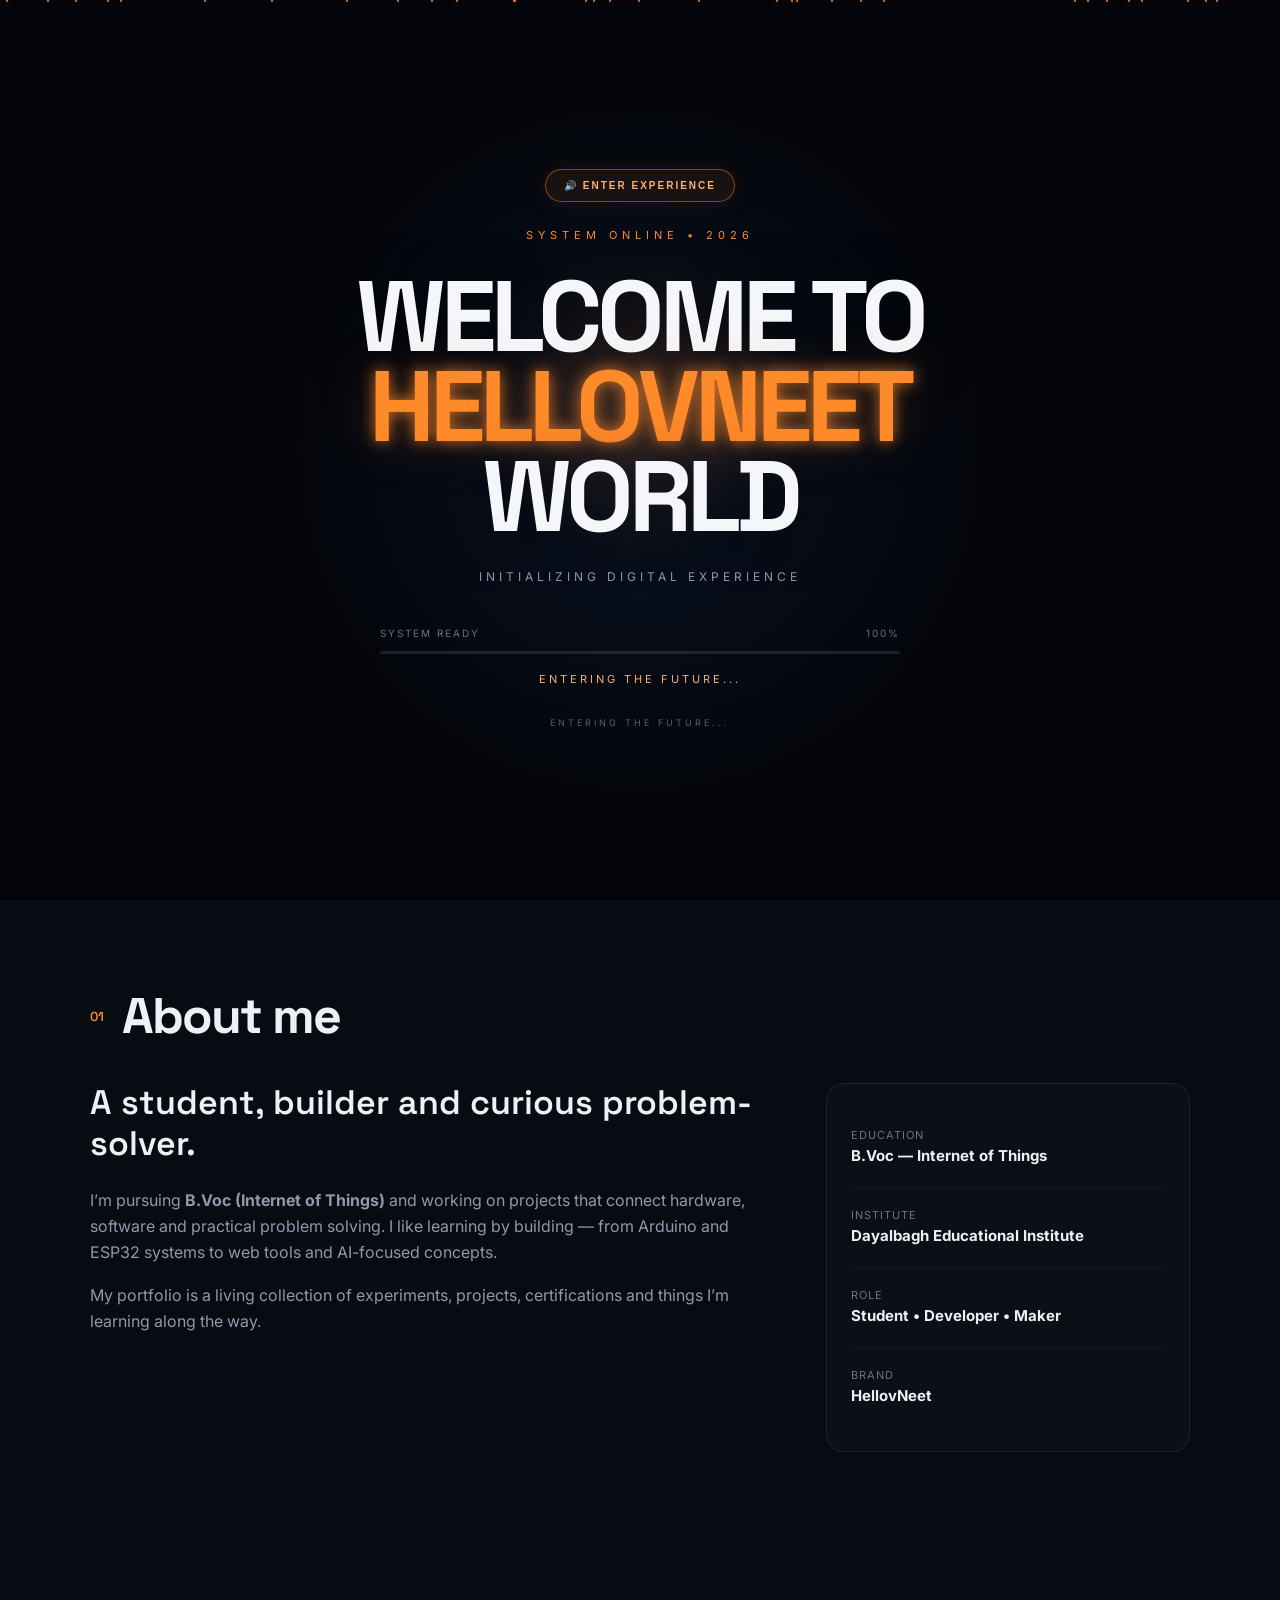
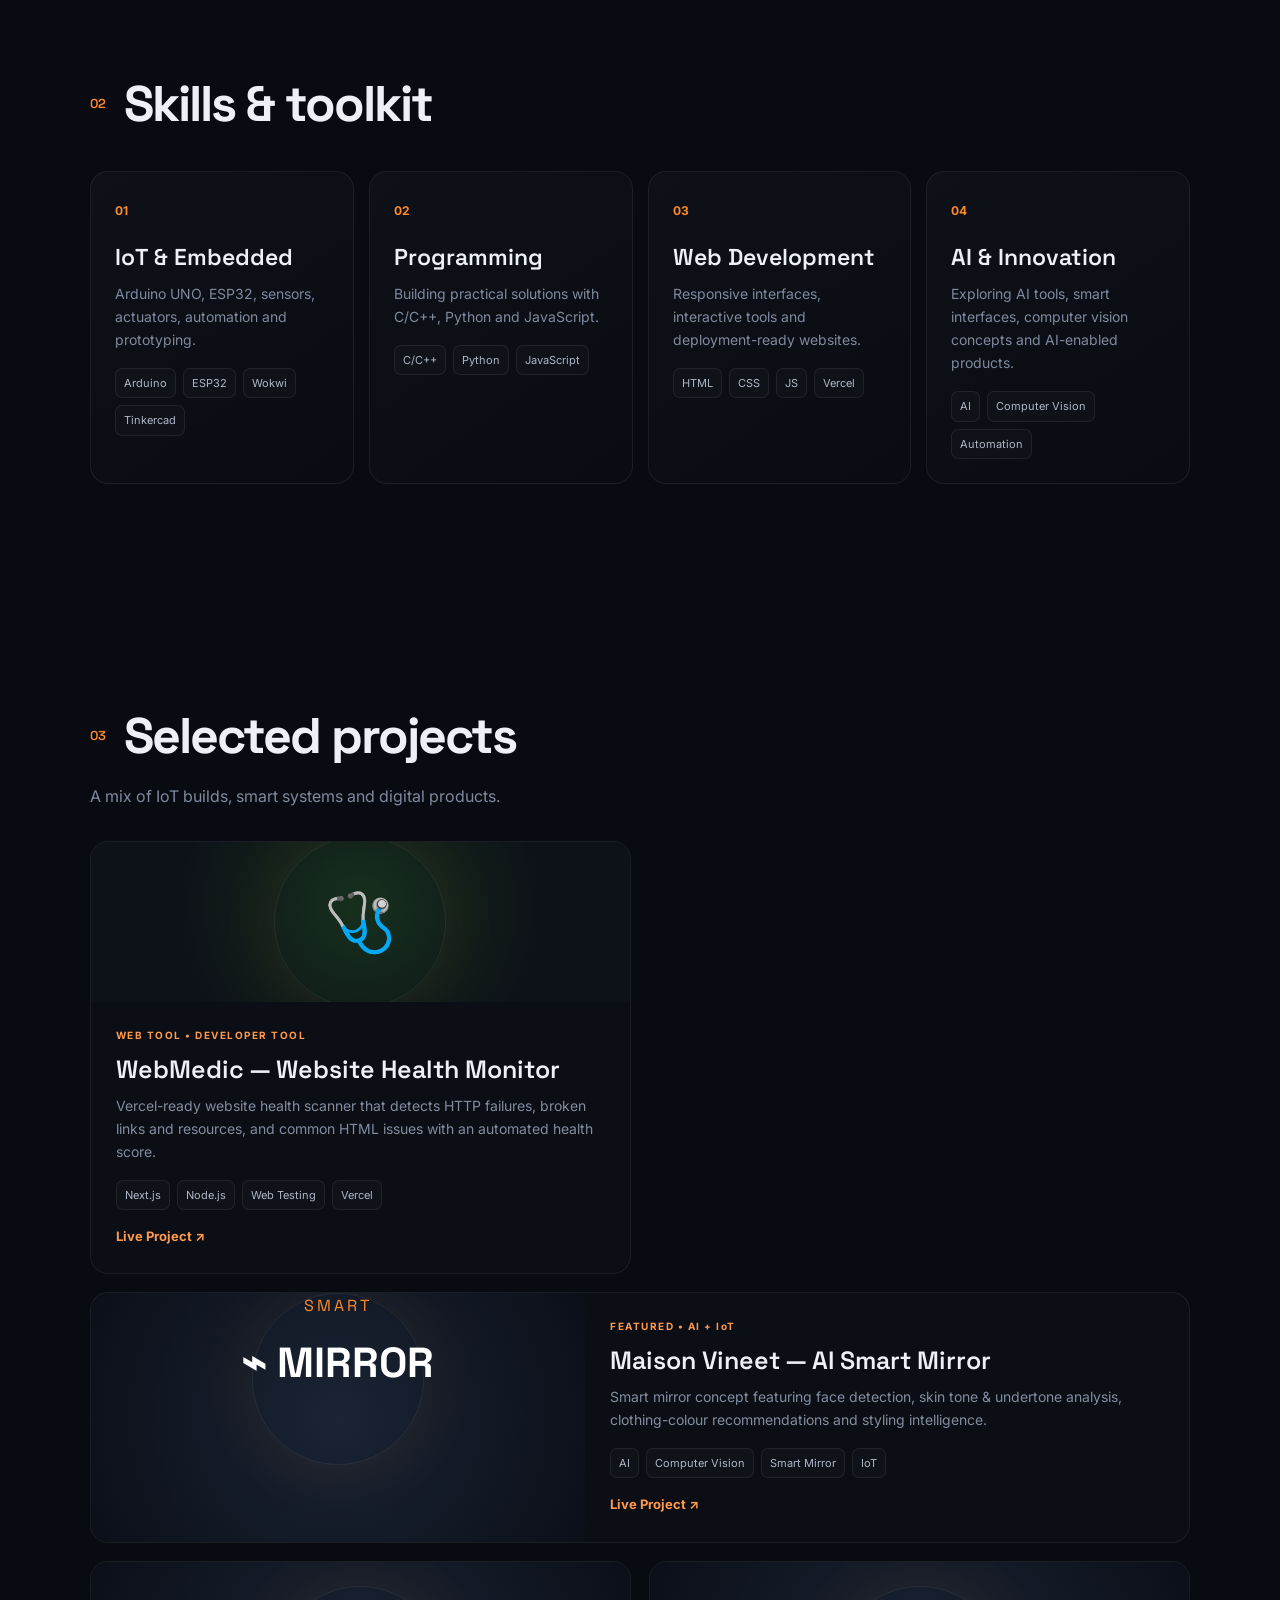
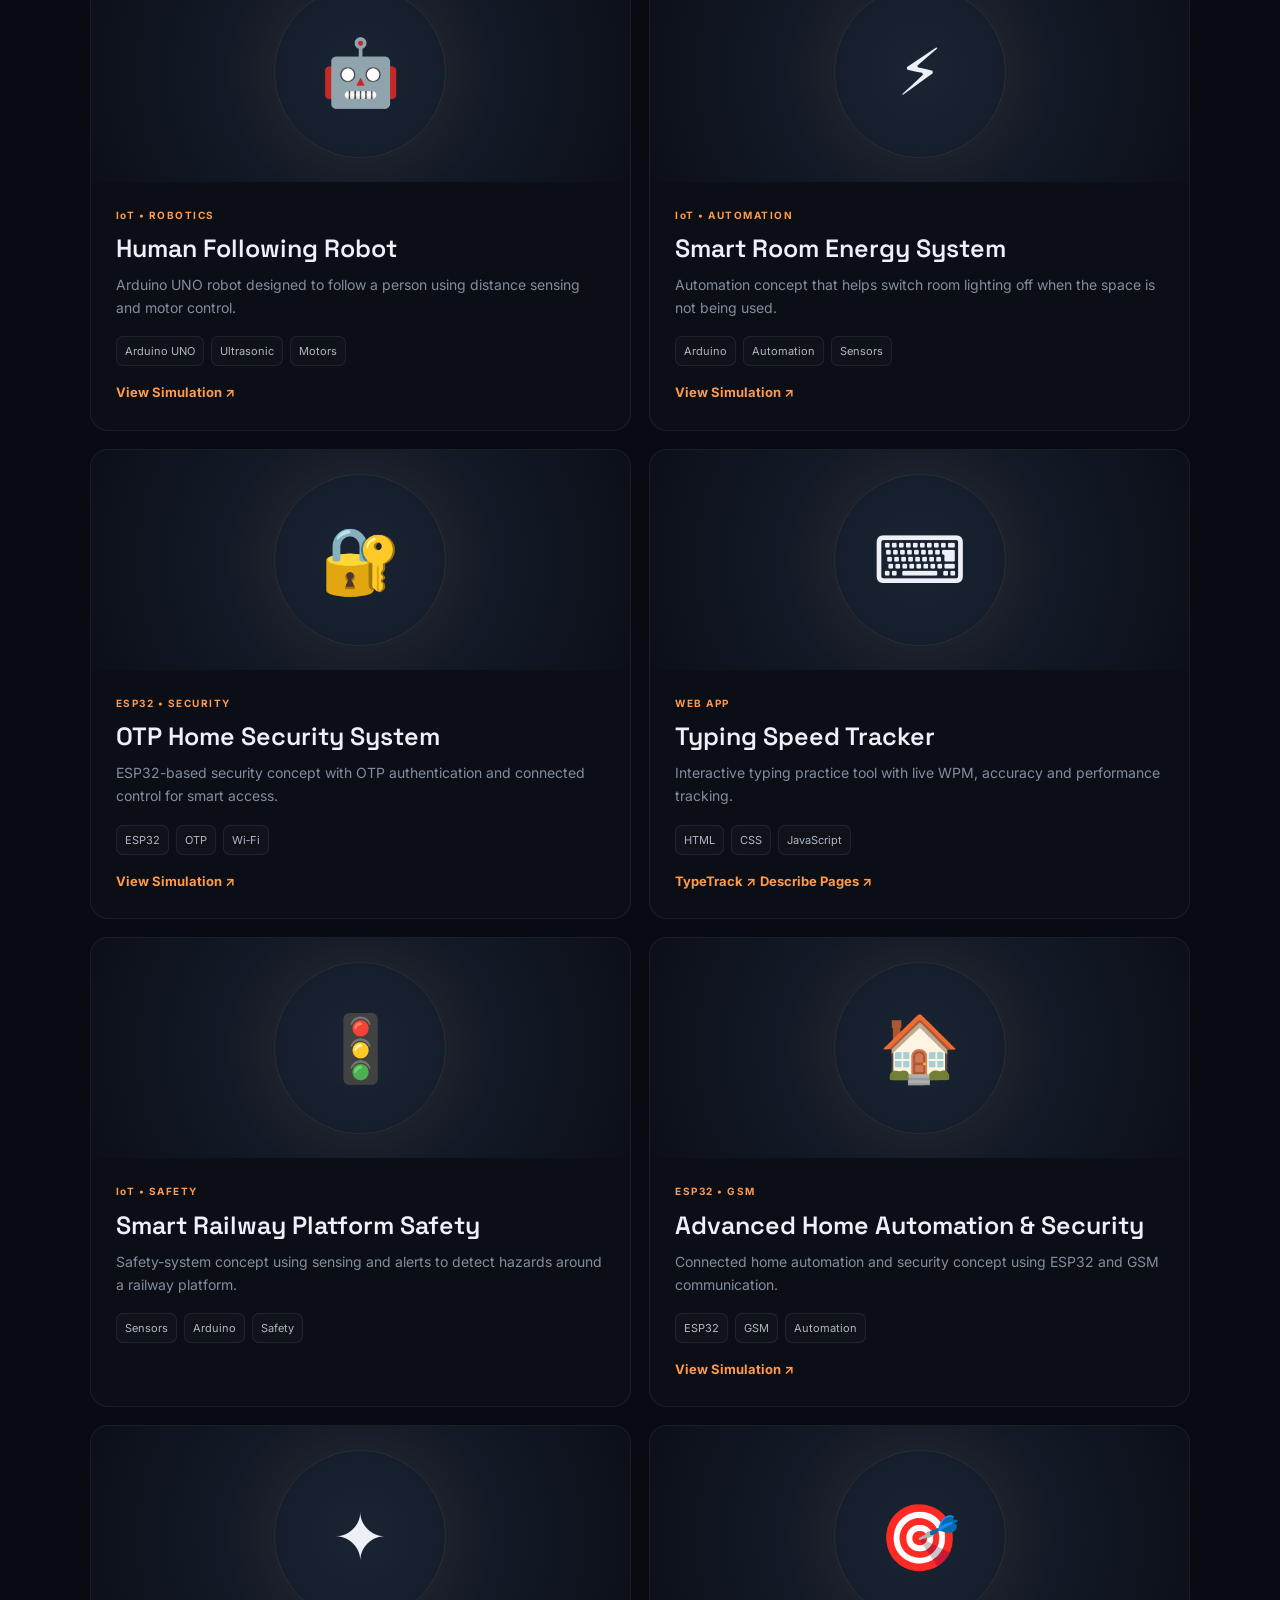
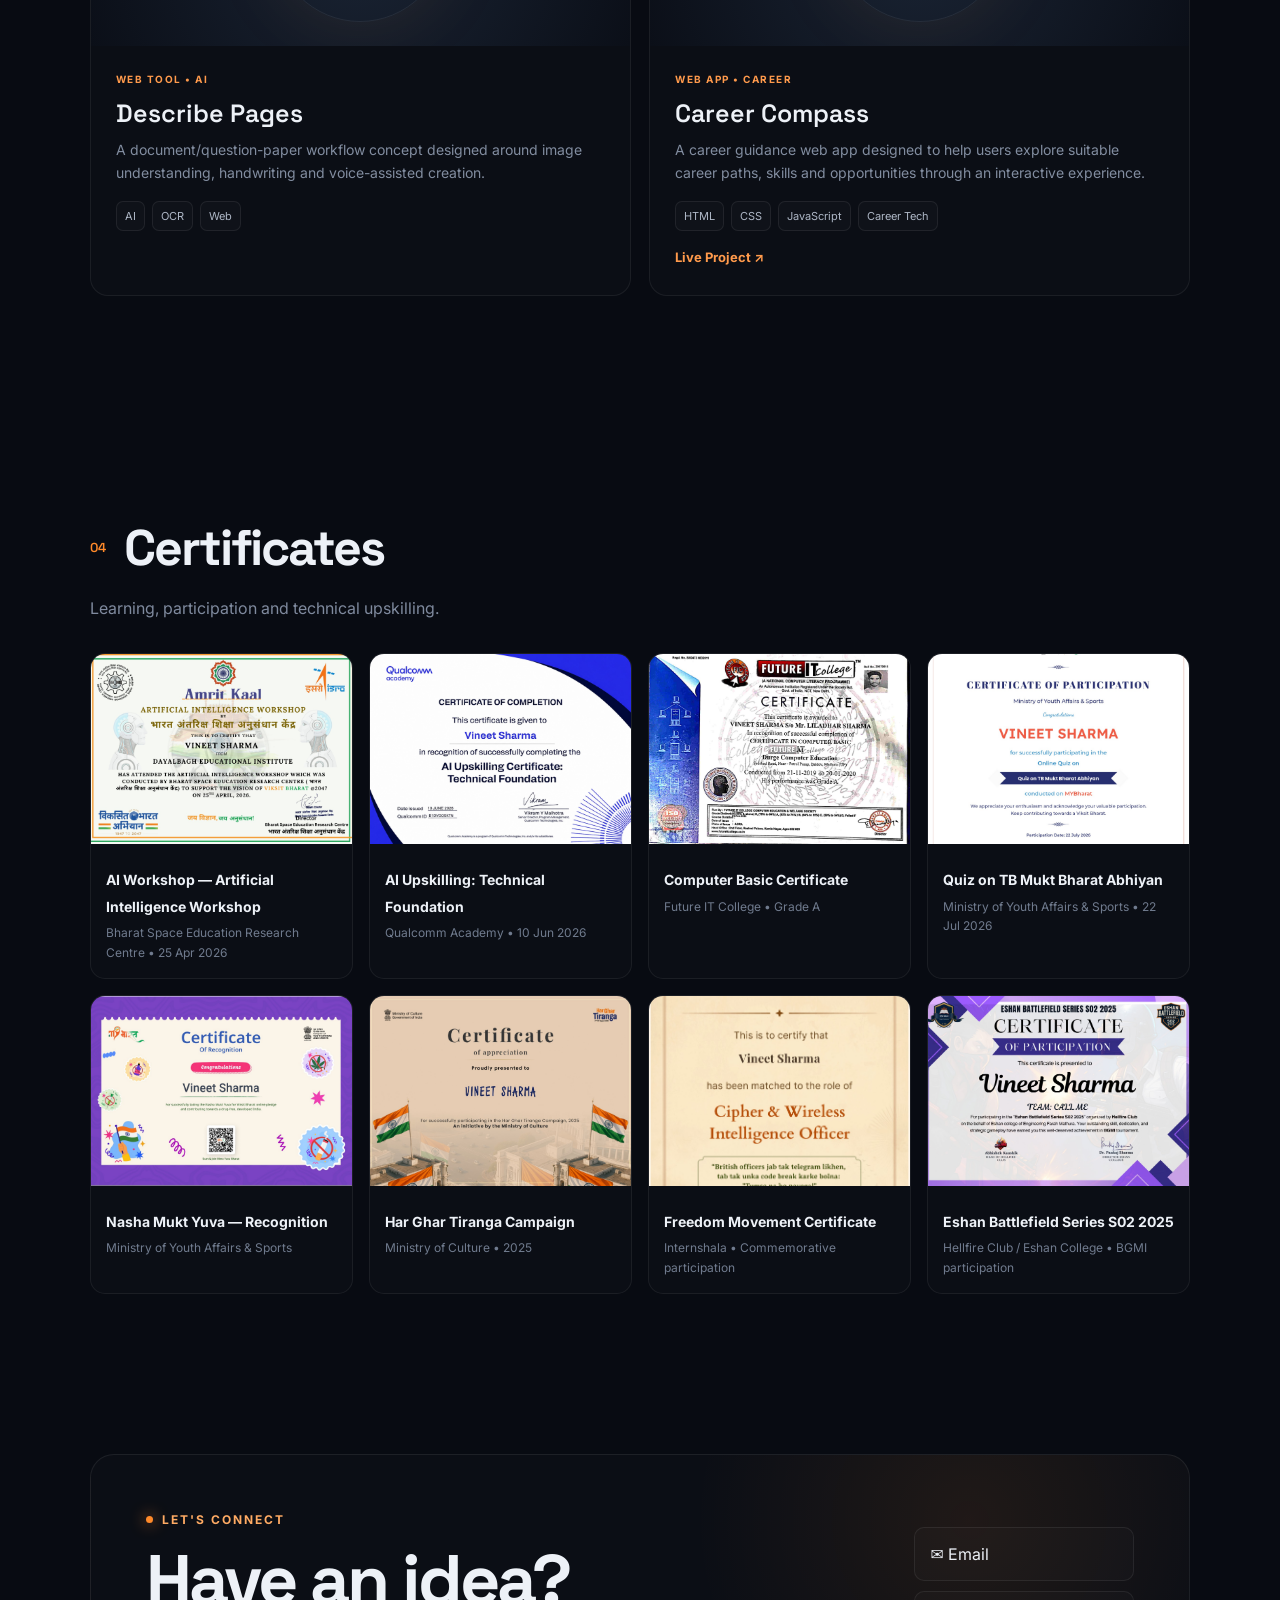
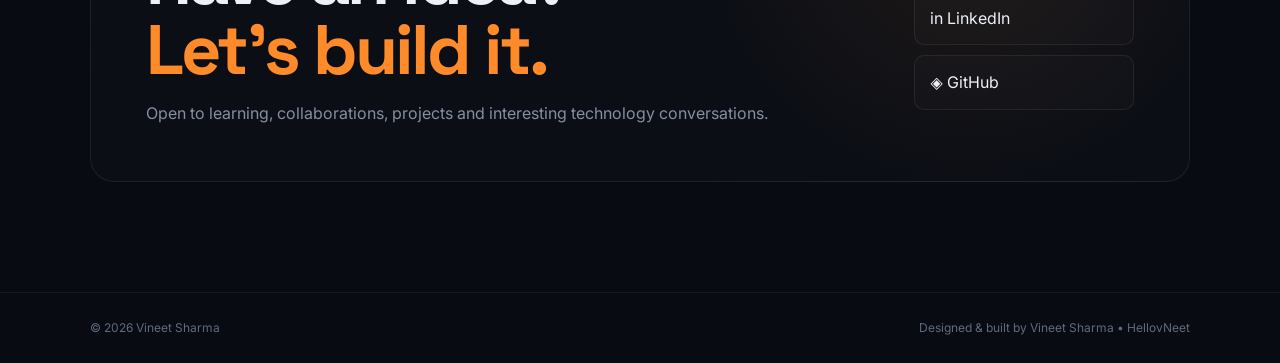
==== index.html @ 7d37b7fd "Add files via upload" ====
<!DOCTYPE html>
<html lang="en">
<head>
  <meta charset="UTF-8">
  <meta name="viewport" content="width=device-width, initial-scale=1.0">
  <meta name="description" content="Vineet Sharma — IoT student, developer and project builder.">
  <meta name="theme-color" content="#0b0f19">
  <title>Vineet Sharma | IoT Developer Portfolio</title>
  <link rel="preconnect" href="https://fonts.googleapis.com">
  <link rel="preconnect" href="https://fonts.gstatic.com" crossorigin>
  <link href="https://fonts.googleapis.com/css2?family=Inter:wght@400;500;600;700;800&family=Space+Grotesk:wght@500;600;700&display=swap" rel="stylesheet">
  <link rel="stylesheet" href="style.css">

<style>
.project-visual.webmedic{display:flex;align-items:center;justify-content:center;font-size:58px;min-height:160px;background:radial-gradient(circle at 50% 40%, #17301d, #0d1118 65%);}
</style>
</head>
<body>

<div id="futureIntro">
  <div class="introGrid"></div>
  <div class="introParticles"></div>
  <div class="introCenter">
    <button id="soundToggle" class="soundToggle">🔊 ENTER EXPERIENCE</button>

    <div class="introSystem">SYSTEM ONLINE • 2026</div>
    <h1>WELCOME TO<br><span>HELLOVNEET</span><br>WORLD</h1>
    <p>INITIALIZING DIGITAL EXPERIENCE</p>
    <div class="introLoader">
      <div class="loaderTop"><span id="introStatus">BOOTING SYSTEM</span><span id="introPercent">0%</span></div>
      <div class="loaderTrack"><div id="introProgress"></div></div>
      <div id="introMessage">INITIALIZING...</div>
    </div>
    <div class="enterFuture">ENTERING THE FUTURE...</div>
  </div>
</div>

  <div class="progress"></div>
  <header class="nav">
    <a class="brand" href="#home"><span>&lt;/&gt;</span> HellovNeet</a>
    <button class="menu" aria-label="Open menu">☰</button>
    <nav>
      <a href="#about">About</a>
      <a href="#skills">Skills</a>
      <a href="#projects">Projects</a>
      <a href="#certificates">Certificates</a>
      <a href="#contact">Contact</a>
    </nav>
    <a class="nav-btn" href="https://github.com/hellovneet" target="_blank" rel="noopener">GitHub ↗</a>
  </header>

  <main id="home">
    <section class="hero">
      <div class="hero-copy">
        <div class="eyebrow"><span class="dot"></span> IoT • AI • Development</div>
        <h1>Building ideas into <span>real-world projects.</span></h1>
        <p class="lead">I'm <strong>Vineet Sharma</strong>, a B.Voc Internet of Things student who enjoys building smart systems, experimenting with AI and creating useful digital products.</p>
        <div class="actions">
          <a class="btn primary" href="#projects">Explore Projects <span>↓</span></a>
          <a class="btn ghost" href="https://www.linkedin.com/in/vineet-sharma-16a895248/" target="_blank" rel="noopener">LinkedIn ↗</a>
        </div>
        <div class="mini-stats">
          <div><strong>IoT</strong><small>Focus</small></div>
          <div><strong>ESP32</strong><small>Hardware</small></div>
          <div><strong>AI</strong><small>Learning</small></div>
        </div>
      </div>
      <div class="hero-card profile-card">
        <div class="profile-ring"></div>
        <img class="profile-photo" src="assets/vineet-profile.png" alt="Vineet Sharma">
        <div class="chip c1">ESP32</div><div class="chip c2">AI</div><div class="chip c3">IoT</div><div class="chip c4">WEB</div>
      </div>
    </section>

    <section id="about" class="section about">
      <div class="section-head"><span>01</span><h2>About me</h2></div>
      <div class="about-grid">
        <div>
          <p class="big">A student, builder and curious problem-solver.</p>
          <p>I’m pursuing <strong>B.Voc (Internet of Things)</strong> and working on projects that connect hardware, software and practical problem solving. I like learning by building — from Arduino and ESP32 systems to web tools and AI-focused concepts.</p>
          <p>My portfolio is a living collection of experiments, projects, certifications and things I’m learning along the way.</p>
        </div>
        <div class="info-card">
          <div><span>Education</span><strong>B.Voc — Internet of Things</strong></div>
          <div><span>Institute</span><strong>Dayalbagh Educational Institute</strong></div>
          <div><span>Role</span><strong>Student • Developer • Maker</strong></div>
          <div><span>Brand</span><strong>HellovNeet</strong></div>
        </div>
      </div>
    </section>

    <section id="skills" class="section">
      <div class="section-head"><span>02</span><h2>Skills & toolkit</h2></div>
      <div class="skills-grid">
        <div class="skill"><b>01</b><h3>IoT & Embedded</h3><p>Arduino UNO, ESP32, sensors, actuators, automation and prototyping.</p><div class="tags"><i>Arduino</i><i>ESP32</i><i>Wokwi</i><i>Tinkercad</i></div></div>
        <div class="skill"><b>02</b><h3>Programming</h3><p>Building practical solutions with C/C++, Python and JavaScript.</p><div class="tags"><i>C/C++</i><i>Python</i><i>JavaScript</i></div></div>
        <div class="skill"><b>03</b><h3>Web Development</h3><p>Responsive interfaces, interactive tools and deployment-ready websites.</p><div class="tags"><i>HTML</i><i>CSS</i><i>JS</i><i>Vercel</i></div></div>
        <div class="skill"><b>04</b><h3>AI & Innovation</h3><p>Exploring AI tools, smart interfaces, computer vision concepts and AI-enabled products.</p><div class="tags"><i>AI</i><i>Computer Vision</i><i>Automation</i></div></div>
      </div>
    </section>

    <section id="projects" class="section projects">
      <div class="section-head"><span>03</span><h2>Selected projects</h2></div>
      <p class="section-intro">A mix of IoT builds, smart systems and digital products.</p>
      <div class="project-grid">
        <article class="project">
          <div class="project-visual webmedic">🩺</div>
          <div class="project-body">
            <div class="project-meta">WEB TOOL • DEVELOPER TOOL</div>
            <h3>WebMedic — Website Health Monitor</h3>
            <p>Vercel-ready website health scanner that detects HTTP failures, broken links and resources, and common HTML issues with an automated health score.</p>
            <div class="tags"><i>Next.js</i><i>Node.js</i><i>Web Testing</i><i>Vercel</i></div>
            <a class="project-link" href="https://webmedic-sage.vercel.app/" target="_blank" rel="noopener">Live Project ↗</a>
          </div>
        </article>

        <article class="project featured">
          <div class="project-visual mirror"><span>SMART</span><strong>⌁ MIRROR</strong></div>
          <div class="project-body"><div class="project-meta">FEATURED • AI + IoT</div><h3>Maison Vineet — AI Smart Mirror</h3><p>Smart mirror concept featuring face detection, skin tone & undertone analysis, clothing-colour recommendations and styling intelligence.</p><div class="tags"><i>AI</i><i>Computer Vision</i><i>Smart Mirror</i><i>IoT</i></div>

                <a class="project-link" href="https://maison-vineet-real-analysis-vercel.vercel.app/" target="_blank" rel="noopener">Live Project ↗</a>
</div>
        </article>
        <article class="project"><div class="project-visual robot">🤖</div><div class="project-body"><div class="project-meta">IoT • ROBOTICS</div><h3>Human Following Robot</h3><p>Arduino UNO robot designed to follow a person using distance sensing and motor control.</p><div class="tags"><i>Arduino UNO</i><i>Ultrasonic</i><i>Motors</i></div>
                <a class="project-link" href="https://www.tinkercad.com/things/ahfEqrPJ7Vg-the-human-following-robot" target="_blank" rel="noopener">View Simulation ↗</a>
</div></article>
        <article class="project"><div class="project-visual energy">⚡</div><div class="project-body"><div class="project-meta">IoT • AUTOMATION</div><h3>Smart Room Energy System</h3><p>Automation concept that helps switch room lighting off when the space is not being used.</p><div class="tags"><i>Arduino</i><i>Automation</i><i>Sensors</i></div>
                <a class="project-link" href="https://www.tinkercad.com/things/8kvdcDqFfjp-smart-room-energy-saving-" target="_blank" rel="noopener">View Simulation ↗</a>
</div></article>
        <article class="project"><div class="project-visual security">🔐</div><div class="project-body"><div class="project-meta">ESP32 • SECURITY</div><h3>OTP Home Security System</h3><p>ESP32-based security concept with OTP authentication and connected control for smart access.</p><div class="tags"><i>ESP32</i><i>OTP</i><i>Wi‑Fi</i></div>
                <a class="project-link" href="https://wokwi.com/projects/456276261250529281" target="_blank" rel="noopener">View Simulation ↗</a>
</div></article>
        <article class="project"><div class="project-visual typing">⌨</div><div class="project-body"><div class="project-meta">WEB APP</div><h3>Typing Speed Tracker</h3><p>Interactive typing practice tool with live WPM, accuracy and performance tracking.</p><div class="tags"><i>HTML</i><i>CSS</i><i>JavaScript</i></div>
                <div class="project-links">

  <a
    class="project-link"
    href="https://type-tracker-five.vercel.app/"
    target="_blank"
    rel="noopener"
  >
    TypeTrack ↗
  </a>

  <a
    class="project-link"
    href="https://paper-makaer-descibe-pages.vercel.app/"
    target="_blank"
    rel="noopener"
  >
    Describe Pages ↗
  </a>

</div>
</div></article>
        <article class="project"><div class="project-visual rail">🚦</div><div class="project-body"><div class="project-meta">IoT • SAFETY</div><h3>Smart Railway Platform Safety</h3><p>Safety-system concept using sensing and alerts to detect hazards around a railway platform.</p><div class="tags"><i>Sensors</i><i>Arduino</i><i>Safety</i></div></div></article>
        <article class="project"><div class="project-visual home">🏠</div><div class="project-body"><div class="project-meta">ESP32 • GSM</div><h3>Advanced Home Automation & Security</h3><p>Connected home automation and security concept using ESP32 and GSM communication.</p><div class="tags"><i>ESP32</i><i>GSM</i><i>Automation</i></div>

                <a class="project-link" href="https://www.tinkercad.com/things/cRm4x1Dreyz-home-security-automation-system" target="_blank" rel="noopener">View Simulation ↗</a>
</div></article>
        <article class="project"><div class="project-visual pages">✦</div><div class="project-body"><div class="project-meta">WEB TOOL • AI</div><h3>Describe Pages</h3><p>A document/question-paper workflow concept designed around image understanding, handwriting and voice-assisted creation.</p><div class="tags"><i>AI</i><i>OCR</i><i>Web</i></div></div></article>
        <article class="project"><div class="project-visual career">🎯</div><div class="project-body"><div class="project-meta">WEB APP • CAREER</div><h3>Career Compass</h3><p>A career guidance web app designed to help users explore suitable career paths, skills and opportunities through an interactive experience.</p><div class="tags"><i>HTML</i><i>CSS</i><i>JavaScript</i><i>Career Tech</i></div>
                <a class="project-link" href="https://career-compass-tau-sable.vercel.app/" target="_blank" rel="noopener">Live Project ↗</a>
</div></article>
      </div>
    </section>

    <section id="certificates" class="section certificates">
      <div class="section-head"><span>04</span><h2>Certificates</h2></div>
      <p class="section-intro">Learning, participation and technical upskilling.</p>
      <div class="cert-grid" id="certGrid"></div>
    </section>

    <section id="contact" class="section contact">
      <div class="contact-box">
        <div><div class="eyebrow"><span class="dot"></span> Let's connect</div><h2>Have an idea?<br><span>Let's build it.</span></h2><p>Open to learning, collaborations, projects and interesting technology conversations.</p></div>
        <div class="contact-links">
          <a href="mailto:vineet.sharma@example.com">✉ Email</a>
          <a href="https://www.linkedin.com/in/vineet-sharma-16a895248/" target="_blank" rel="noopener">in LinkedIn</a>
          <a href="https://github.com/hellovneet" target="_blank" rel="noopener">◈ GitHub</a>
        </div>
      </div>
    </section>
  </main>

  <footer><span>© 2026 Vineet Sharma</span><span>Designed & built by Vineet Sharma • HellovNeet</span></footer>

  <div class="modal" id="modal" aria-hidden="true">
    <div class="modal-backdrop"></div>
    <div class="modal-content"><button id="closeModal" aria-label="Close">×</button><img id="modalImg" src="" alt="Certificate preview"><div id="modalTitle"></div></div>
  </div>
  <script src="script.js"></script>
<script>

/* FUTURISTIC INTRO */
(function(){
  const intro=document.getElementById("futureIntro");
  const bar=document.getElementById("introProgress");
  const pct=document.getElementById("introPercent");
  const status=document.getElementById("introStatus");
  const msg=document.getElementById("introMessage");
  const particleBox=document.querySelector(".introParticles");
  const messages=[
    "INITIALIZING...",
    "LOADING NEURAL INTERFACE...",
    "CONNECTING DIGITAL SYSTEMS...",
    "CALIBRATING IoT CORE...",
    "LOADING AI MODULES...",
    "SYNCHRONIZING PROJECTS...",
    "ACCESSING VINEET SHARMA...",
    "SYSTEM READY...",
    "ENTERING THE FUTURE..."
  ];
  for(let i=0;i<32;i++){
    const p=document.createElement("i");
    p.className="introParticle";
    p.style.left=Math.random()*100+"%";
    p.style.animationDelay=Math.random()*4+"s";
    p.style.animationDuration=(3+Math.random()*5)+"s";
    particleBox.appendChild(p);
  }
  let n=0;
  const timer=setInterval(()=>{
    n++;
    bar.style.width=n+"%";
    pct.textContent=n+"%";
    const idx=Math.min(messages.length-1,Math.floor(n/(100/messages.length)));
    msg.textContent=messages[idx];
    status.textContent=n<30?"BOOTING SYSTEM":n<60?"LOADING MODULES":n<90?"SYNCHRONIZING":"SYSTEM READY";
    if(n>=100){
      clearInterval(timer);
      setTimeout(()=>{
        intro.classList.add("hide");
        document.body.classList.remove("loading");
      },700);
    }
  },32);
})();

</script>
<script>

/* FUTURISTIC AUDIO EXPERIENCE */
(function(){
  const btn=document.getElementById("soundToggle");
  if(!btn) return;

  let ctx=null, master=null, started=false;

  function tone(freq,duration,delay=0,type="sine",gain=.035){
    if(!ctx) return;
    const o=ctx.createOscillator();
    const g=ctx.createGain();
    o.type=type;
    o.frequency.setValueAtTime(freq,ctx.currentTime+delay);
    g.gain.setValueAtTime(0,ctx.currentTime+delay);
    g.gain.linearRampToValueAtTime(gain,ctx.currentTime+delay+.02);
    g.gain.exponentialRampToValueAtTime(.0001,ctx.currentTime+delay+duration);
    o.connect(g); g.connect(master);
    o.start(ctx.currentTime+delay);
    o.stop(ctx.currentTime+delay+duration+.03);
  }

  function sweep(start,end,duration,delay=0){
    if(!ctx) return;
    const o=ctx.createOscillator();
    const g=ctx.createGain();
    o.type="sine";
    o.frequency.setValueAtTime(start,ctx.currentTime+delay);
    o.frequency.exponentialRampToValueAtTime(end,ctx.currentTime+delay+duration);
    g.gain.setValueAtTime(.0001,ctx.currentTime+delay);
    g.gain.linearRampToValueAtTime(.045,ctx.currentTime+delay+.05);
    g.gain.exponentialRampToValueAtTime(.0001,ctx.currentTime+delay+duration);
    o.connect(g);g.connect(master);
    o.start(ctx.currentTime+delay);
    o.stop(ctx.currentTime+delay+duration+.03);
  }

  function speak(text,delay=0){
    if(!("speechSynthesis" in window)) return;
    setTimeout(()=>{
      const u=new SpeechSynthesisUtterance(text);
      u.rate=.82;
      u.pitch=.75;
      u.volume=.75;
      speechSynthesis.speak(u);
    },delay*1000);
  }

  function startExperience(){
    if(started) return;
    started=true;
    btn.classList.add("playing");
    btn.textContent="🔊 EXPERIENCE STARTED";

    ctx=new (window.AudioContext||window.webkitAudioContext)();
    master=ctx.createGain();
    master.gain.value=.55;
    master.connect(ctx.destination);

    /* startup */
    tone(110,.18,0,"sine",.04);
    tone(165,.18,.18,"sine",.035);
    sweep(120,520,.9,.35);

    /* futuristic loading beeps */
    for(let i=0;i<8;i++){
      tone(440+i*55,.08,1.3+i*.55,"square",.018);
    }

    /* final system-ready chime */
    tone(523,.18,6.1,"sine",.035);
    tone(659,.22,6.25,"sine",.035);
    tone(784,.35,6.43,"sine",.04);
    sweep(300,900,.7,6.5);

    /* optional browser voice */
    speak("Welcome to HellovNeet World.",.35);
    speak("Initializing digital experience.",1.8);
    speak("System ready. Entering the future.",6.1);
  }

  btn.addEventListener("click",startExperience);
})();

</script>
</body>
</html>
---- style.css ----
*{box-sizing:border-box;margin:0;padding:0}html{scroll-behavior:smooth}body{font-family:Inter,system-ui,sans-serif;background:#080b12;color:#edf1f7;line-height:1.65}a{color:inherit;text-decoration:none}.progress{position:fixed;z-index:99;top:0;left:0;height:3px;background:#ff8a2a;width:0}.nav{position:sticky;top:0;z-index:50;display:flex;align-items:center;gap:28px;padding:18px 6%;background:rgba(8,11,18,.82);backdrop-filter:blur(18px);border-bottom:1px solid #ffffff0d}.brand{font:700 20px "Space Grotesk";margin-right:auto}.brand span{color:#ff8a2a}.nav nav{display:flex;gap:25px}.nav nav a{font-size:14px;color:#aab3c3;transition:.2s}.nav nav a:hover{color:#fff}.nav-btn,.btn{border:1px solid #ffffff18;border-radius:12px;padding:10px 16px;font-weight:600;font-size:14px}.nav-btn{background:#ffffff08}.menu{display:none;background:none;border:0;color:#fff;font-size:24px}.hero{min-height:88vh;display:grid;grid-template-columns:1.15fr .85fr;align-items:center;gap:50px;padding:80px 7%;background:radial-gradient(circle at 80% 35%,#ff7a171b,transparent 30%),radial-gradient(circle at 10% 10%,#3b82f615,transparent 28%)}.eyebrow{display:flex;align-items:center;gap:9px;color:#ffab64;font-size:12px;letter-spacing:2px;text-transform:uppercase;font-weight:700}.dot{width:7px;height:7px;background:#ff8a2a;border-radius:50%;box-shadow:0 0 15px #ff8a2a}.hero h1{font:700 clamp(48px,7vw,88px)/.98 "Space Grotesk";letter-spacing:-4px;margin:22px 0}.hero h1 span,h2 span{color:#ff8a2a}.lead{max-width:680px;color:#9da8ba;font-size:18px}.lead strong{color:#fff}.actions{display:flex;gap:12px;margin:30px 0}.btn{display:inline-flex;gap:12px;align-items:center}.btn.primary{background:#ff8a2a;color:#111;border-color:#ff8a2a}.btn.ghost{background:#ffffff06}.mini-stats{display:flex;gap:40px;margin-top:45px}.mini-stats div{display:flex;flex-direction:column}.mini-stats strong{font:700 24px "Space Grotesk"}.mini-stats small{color:#697386}.hero-card{height:470px;position:relative;display:grid;place-items:center}.core{width:190px;height:190px;border-radius:42px;display:grid;place-items:center;background:linear-gradient(145deg,#151b28,#0b0f18);border:1px solid #ffffff18;box-shadow:0 0 80px #ff8a2a1c, inset 0 0 50px #ffffff06;font:700 72px "Space Grotesk";transform:rotate(-8deg)}.core span{color:#ff8a2a}.orbit{position:absolute;border:1px solid #ffffff13;border-radius:50%;width:370px;height:370px}.o2{width:290px;height:290px;border-style:dashed;animation:spin 16s linear infinite}.chip{position:absolute;padding:9px 14px;border:1px solid #ffffff18;background:#111723;border-radius:10px;font-size:12px;color:#b9c1d0;box-shadow:0 12px 30px #0006}.c1{top:65px;left:8%}.c2{top:30%;right:5%}.c3{bottom:100px;left:12%}.c4{bottom:65px;right:15%}@keyframes spin{to{transform:rotate(360deg)}}.section{padding:110px 7%;max-width:1500px;margin:auto}.section-head{display:flex;align-items:center;gap:18px;margin-bottom:35px}.section-head span{font:600 13px "Space Grotesk";color:#ff8a2a}.section-head h2{font:700 clamp(30px,4vw,50px) "Space Grotesk";letter-spacing:-2px}.section-intro{color:#7f8a9e;margin-top:-20px;margin-bottom:32px}.about-grid{display:grid;grid-template-columns:1.3fr .7fr;gap:60px}.big{font:600 34px/1.2 "Space Grotesk";margin-bottom:22px}.about p:not(.big){color:#8e99ab;margin-bottom:16px;max-width:750px}.info-card{border:1px solid #ffffff12;border-radius:18px;background:#ffffff05;padding:24px}.info-card div{padding:18px 0;border-bottom:1px solid #ffffff0d;display:flex;flex-direction:column}.info-card div:last-child{border:0}.info-card span{font-size:11px;color:#697386;text-transform:uppercase;letter-spacing:1px}.info-card strong{font-size:15px}.skills-grid{display:grid;grid-template-columns:repeat(4,1fr);gap:15px}.skill{min-height:250px;border:1px solid #ffffff10;border-radius:18px;padding:24px;background:linear-gradient(145deg,#ffffff07,#ffffff02)}.skill>b{color:#ff8a2a;font-size:12px}.skill h3{font:600 23px "Space Grotesk";margin:20px 0 10px}.skill p{color:#7f8a9e;font-size:14px}.tags{display:flex;flex-wrap:wrap;gap:7px;margin-top:17px}.tags i{font-style:normal;font-size:11px;border:1px solid #ffffff12;background:#ffffff05;color:#aeb7c6;padding:5px 8px;border-radius:7px}.project-grid{display:grid;grid-template-columns:repeat(2,1fr);gap:18px}.project{border:1px solid #ffffff10;border-radius:18px;overflow:hidden;background:#ffffff04;transition:.25s}.project:hover{transform:translateY(-5px);border-color:#ff8a2a55}.project.featured{grid-column:span 2;display:grid;grid-template-columns:.9fr 1.1fr}.project-visual{min-height:220px;display:grid;place-items:center;font-size:65px;background:radial-gradient(circle,#1a2434,#0b0f18);position:relative;overflow:hidden}.project-visual:after{content:"";position:absolute;width:170px;height:170px;border:1px solid #ffffff12;border-radius:50%;box-shadow:0 0 80px #ff8a2a15}.mirror{display:flex;flex-direction:column;font-family:"Space Grotesk";font-size:16px;color:#8793a8;gap:8px}.mirror strong{font-size:42px;color:#fff;z-index:1}.mirror span{z-index:1;color:#ff8a2a;letter-spacing:3px}.project-body{padding:25px}.project-meta{font-size:10px;letter-spacing:1.5px;color:#ff9a4c;font-weight:700}.project h3{font:600 25px "Space Grotesk";margin:9px 0}.project p{color:#828da0;font-size:14px}.project-link{display:inline-block;color:#ff9a4c;margin-top:16px;font-size:13px;font-weight:700}.cert-grid{display:grid;grid-template-columns:repeat(4,1fr);gap:16px}.cert{border:1px solid #ffffff10;background:#ffffff04;border-radius:15px;overflow:hidden;cursor:pointer;transition:.25s}.cert:hover{transform:translateY(-4px);border-color:#ff8a2a55}.cert img{width:100%;height:190px;object-fit:cover;background:#111}.cert-body{padding:15px}.cert-body b{font-size:14px}.cert-body p{color:#707b8e;font-size:12px;margin-top:4px}.contact{padding-top:50px}.contact-box{border:1px solid #ffffff12;border-radius:24px;padding:55px;display:flex;justify-content:space-between;gap:40px;background:radial-gradient(circle at 80% 20%,#ff8a2a15,transparent 30%),#ffffff04}.contact h2{font:700 clamp(40px,6vw,70px)/1 "Space Grotesk";letter-spacing:-3px;margin:15px 0}.contact p{color:#858fa1}.contact-links{display:flex;flex-direction:column;justify-content:center;gap:10px;min-width:220px}.contact-links a{padding:13px 15px;border:1px solid #ffffff12;border-radius:10px;background:#ffffff04}.contact-links a:hover{border-color:#ff8a2a55}footer{border-top:1px solid #ffffff0d;color:#606b7d;font-size:12px;padding:25px 7%;display:flex;justify-content:space-between}.modal{position:fixed;inset:0;z-index:100;display:none;align-items:center;justify-content:center;padding:25px}.modal.open{display:flex}.modal-backdrop{position:absolute;inset:0;background:#000d;backdrop-filter:blur(8px)}.modal-content{position:relative;z-index:1;max-width:1000px;max-height:92vh;text-align:center}.modal-content img{max-width:100%;max-height:82vh;border-radius:10px;box-shadow:0 20px 70px #000}.modal-content button{position:absolute;right:-10px;top:-15px;width:38px;height:38px;border-radius:50%;border:1px solid #ffffff30;background:#111;color:#fff;font-size:24px;cursor:pointer}.modal-content div{color:#fff;margin-top:8px;font-weight:600}.modal-content{color:#fff}@media(max-width:900px){.nav nav,.nav-btn{display:none}.menu{display:block}.nav.mobile nav{display:flex;position:absolute;top:65px;left:0;right:0;background:#0b0f18;padding:20px;flex-direction:column;border-bottom:1px solid #ffffff12}.hero{grid-template-columns:1fr;padding-top:60px}.hero-card{height:350px}.skills-grid{grid-template-columns:repeat(2,1fr)}.cert-grid{grid-template-columns:repeat(2,1fr)}.about-grid{grid-template-columns:1fr}.project.featured{grid-column:span 1;display:block}}@media(max-width:600px){.nav{padding:15px 5%}.hero,.section{padding-left:5%;padding-right:5%}.hero h1{letter-spacing:-2px}.hero-card{height:280px}.core{width:140px;height:140px;font-size:52px}.orbit{width:270px;height:270px}.o2{width:210px;height:210px}.skills-grid,.project-grid,.cert-grid{grid-template-columns:1fr}.project.featured{grid-column:span 1}.contact-box{padding:30px;flex-direction:column}.contact-links{min-width:0}footer{flex-direction:column;gap:8px}.mini-stats{gap:25px}}

.profile-card{height:470px}
.profile-ring{position:absolute;width:390px;height:390px;border-radius:50%;border:1px solid #ffffff16;box-shadow:0 0 90px #ff8a2a18}
.profile-photo{position:relative;z-index:2;width:300px;height:370px;object-fit:cover;object-position:center top;border-radius:150px 150px 24px 24px;border:1px solid #ffffff20;box-shadow:0 25px 80px #0008,0 0 45px #ff8a2a16}
@media(max-width:900px){.profile-card{height:350px}.profile-photo{width:235px;height:295px}.profile-ring{width:310px;height:310px}}
@media(max-width:600px){.profile-card{height:300px}.profile-photo{width:205px;height:255px}.profile-ring{width:270px;height:270px}}

/* ===== HELLOVNEET FUTURISTIC INTRO — FINAL FIX ===== */
#futureIntro{
  position:fixed !important;
  inset:0 !important;
  width:100vw !important;
  height:100vh !important;
  min-height:100dvh !important;
  z-index:99999 !important;
  display:flex !important;
  align-items:center !important;
  justify-content:center !important;
  overflow:hidden !important;
  background:#03050a !important;
  opacity:1;
  visibility:visible;
  pointer-events:auto;
  transition:opacity .9s ease,visibility .9s ease,transform 1s cubic-bezier(.2,.8,.2,1) !important;
}
#futureIntro.hide{
  opacity:0 !important;
  visibility:hidden !important;
  pointer-events:none !important;
  transform:scale(1.06) !important;
}
#futureIntro .introGrid{
  position:absolute !important;
  inset:-35% !important;
  background-image:linear-gradient(rgba(255,255,255,.055) 1px,transparent 1px),linear-gradient(90deg,rgba(255,255,255,.055) 1px,transparent 1px) !important;
  background-size:50px 50px !important;
  transform:perspective(600px) rotateX(62deg) translateY(0) scale(1.7) !important;
  transform-origin:center bottom !important;
  animation:introGridMove 4s linear infinite !important;
  opacity:.65 !important;
}
#futureIntro::before{
  content:"" !important;
  position:absolute !important;
  inset:0 !important;
  background:radial-gradient(circle at 50% 45%,rgba(255,138,42,.14),transparent 20%),radial-gradient(circle at 50% 50%,#0b1425 0,rgba(3,5,10,.72) 45%,#03050a 78%) !important;
  z-index:1 !important;
}
#futureIntro .introCenter{
  position:relative !important;
  z-index:5 !important;
  width:min(900px,90vw) !important;
  text-align:center !important;
  color:#fff !important;
  padding:20px !important;
}
#futureIntro .introSystem{
  color:#ff8a2a !important;
  font-size:11px !important;
  letter-spacing:5px !important;
  margin-bottom:28px !important;
}
#futureIntro .introCenter h1{
  font-family:"Space Grotesk",Inter,Arial,sans-serif !important;
  font-size:clamp(42px,8vw,100px) !important;
  line-height:.9 !important;
  font-weight:800 !important;
  letter-spacing:-5px !important;
  margin:0 !important;
  color:#f4f6fa !important;
  text-shadow:0 8px 50px rgba(0,0,0,.5) !important;
}
#futureIntro .introCenter h1 span{
  color:#ff8a2a !important;
  text-shadow:0 0 15px rgba(255,138,42,.8),0 0 55px rgba(255,138,42,.28) !important;
}
#futureIntro .introCenter>p{
  margin:25px 0 0 !important;
  color:#8d99ac !important;
  font-size:12px !important;
  letter-spacing:4px !important;
}
#futureIntro .introLoader{
  width:min(520px,82vw) !important;
  margin:38px auto 0 !important;
}
#futureIntro .loaderTop{
  display:flex !important;
  justify-content:space-between !important;
  color:#657287 !important;
  font-size:10px !important;
  letter-spacing:2px !important;
  margin-bottom:9px !important;
}
#futureIntro .loaderTrack{
  height:3px !important;
  background:rgba(255,255,255,.1) !important;
  border-radius:20px !important;
  overflow:hidden !important;
}
#futureIntro #introProgress{
  display:block !important;
  width:0 !important;
  height:100% !important;
  background:#ff8a2a !important;
  box-shadow:0 0 12px #ff8a2a,0 0 30px rgba(255,138,42,.75) !important;
  transition:width .08s linear !important;
}
#futureIntro #introMessage{
  margin-top:16px !important;
  color:#ffad6b !important;
  font-size:11px !important;
  letter-spacing:3px !important;
  min-height:18px !important;
}
#futureIntro .enterFuture{
  margin-top:28px !important;
  color:#566174 !important;
  font-size:9px !important;
  letter-spacing:3px !important;
  animation:introBlink 1.1s infinite !important;
}
#futureIntro .soundToggle{
  display:inline-block !important;
  margin:0 0 24px !important;
  padding:10px 18px !important;
  border:1px solid rgba(255,138,42,.45) !important;
  border-radius:999px !important;
  background:rgba(255,138,42,.08) !important;
  color:#ffb06d !important;
  font:700 10px Arial,sans-serif !important;
  letter-spacing:2px !important;
  cursor:pointer !important;
  box-shadow:0 0 25px rgba(255,138,42,.1) !important;
}
#futureIntro .soundToggle.playing{
  background:#ff8a2a !important;
  color:#111 !important;
}
#futureIntro .introParticles{
  position:absolute !important;
  inset:0 !important;
  z-index:3 !important;
  pointer-events:none !important;
}
#futureIntro .introParticle{
  position:absolute !important;
  width:2px !important;
  height:2px !important;
  border-radius:50% !important;
  background:#ff8a2a !important;
  box-shadow:0 0 12px #ff8a2a !important;
  animation:particleRise linear infinite !important;
}
@keyframes introGridMove{
  from{transform:perspective(600px) rotateX(62deg) translateY(0) scale(1.7)}
  to{transform:perspective(600px) rotateX(62deg) translateY(50px) scale(1.7)}
}
@keyframes particleRise{
  0%{transform:translateY(105vh);opacity:0}
  20%{opacity:.9}
  100%{transform:translateY(-15vh);opacity:0}
}
@keyframes introBlink{50%{opacity:.2}}
@media(max-width:600px){
  #futureIntro .introCenter{width:94vw !important;padding:15px !important}
  #futureIntro .introCenter h1{font-size:clamp(40px,12vw,62px) !important;letter-spacing:-3px !important}
  #futureIntro .introCenter>p{font-size:10px !important;letter-spacing:2px !important}
  #futureIntro .introLoader{width:86vw !important}
}
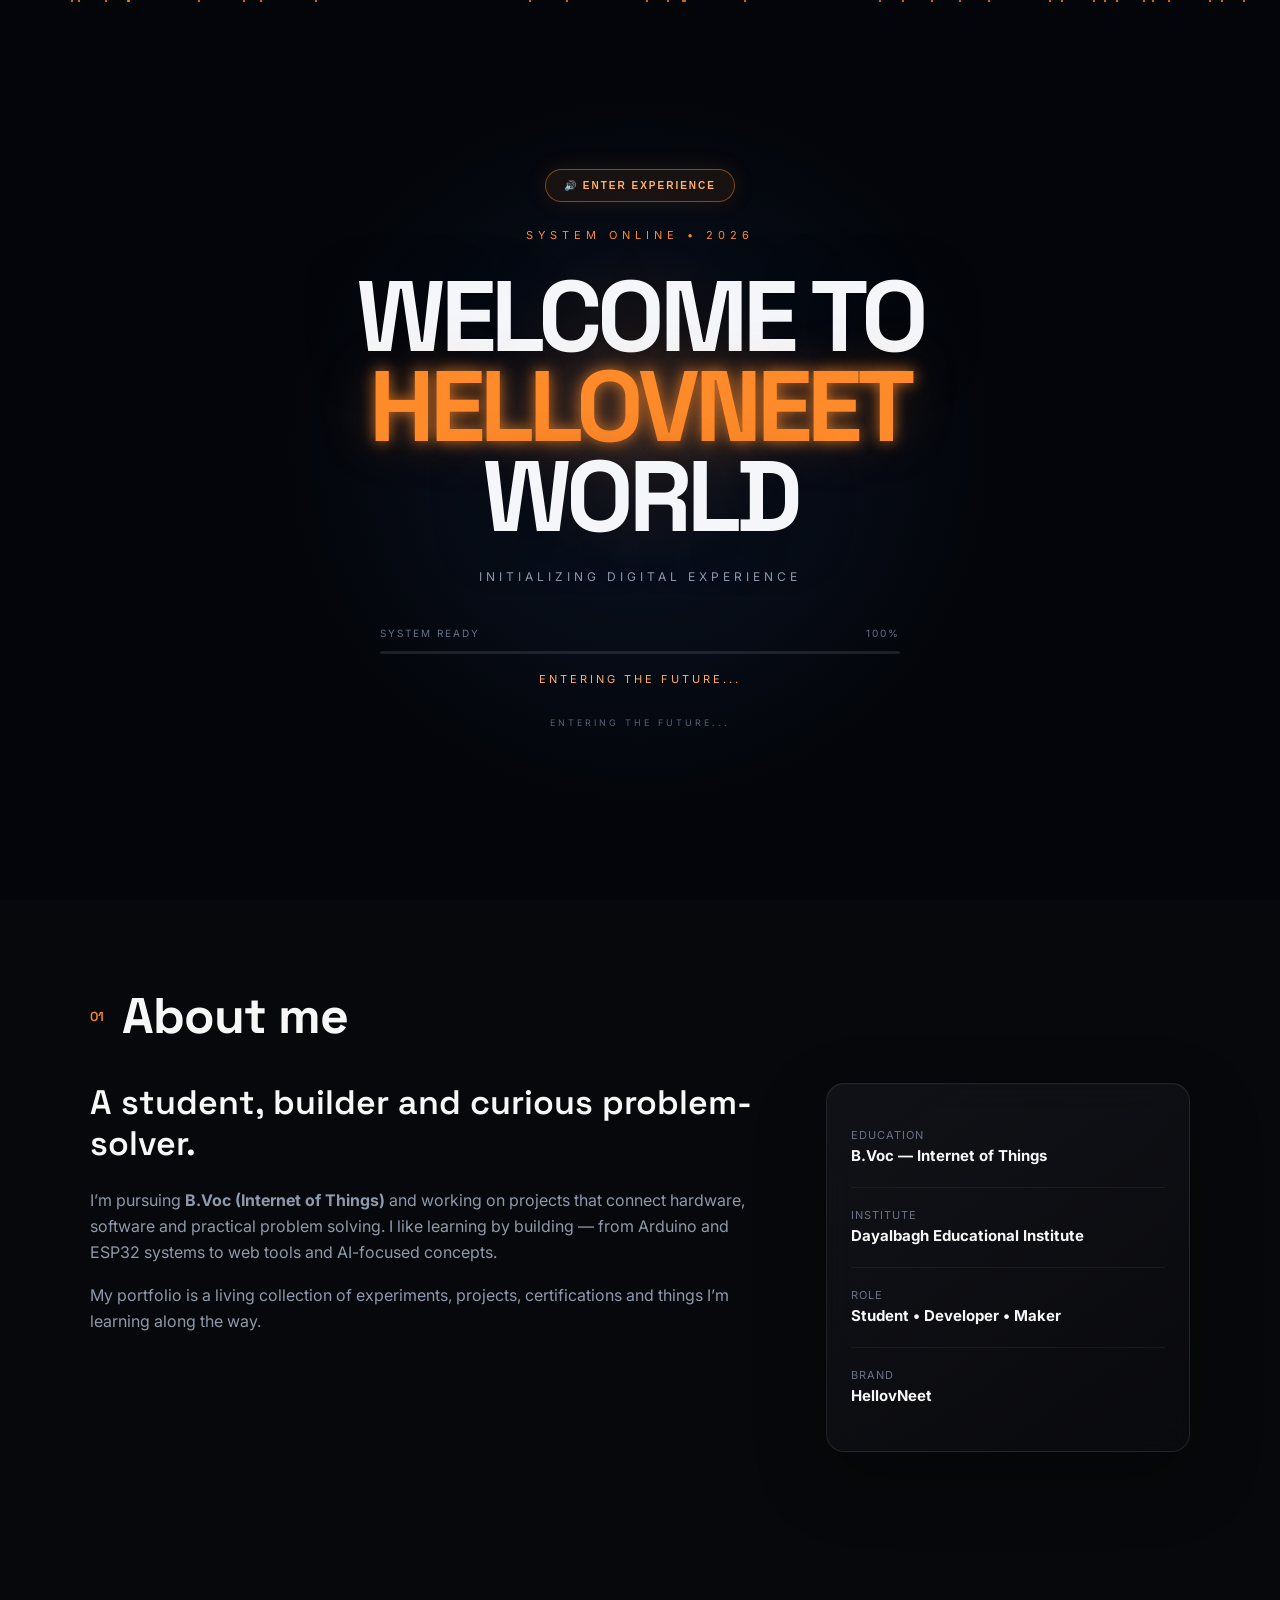
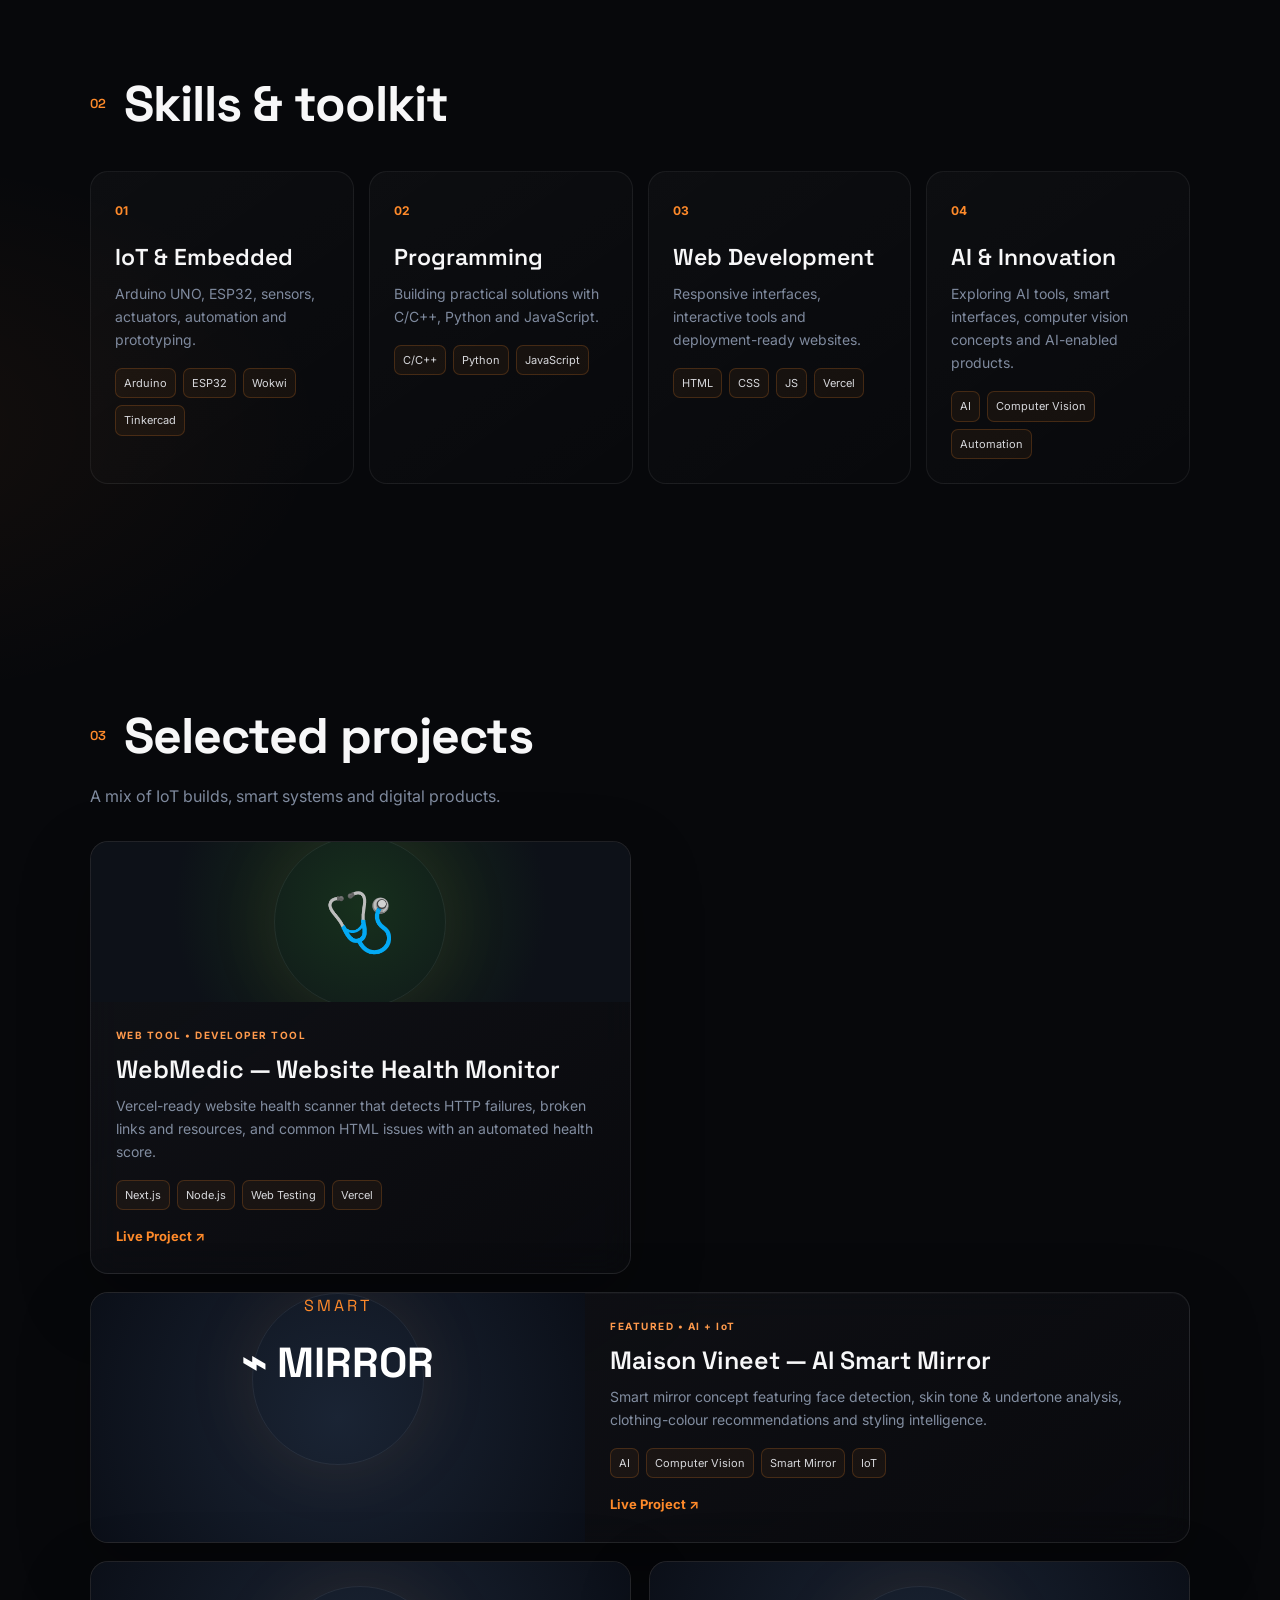
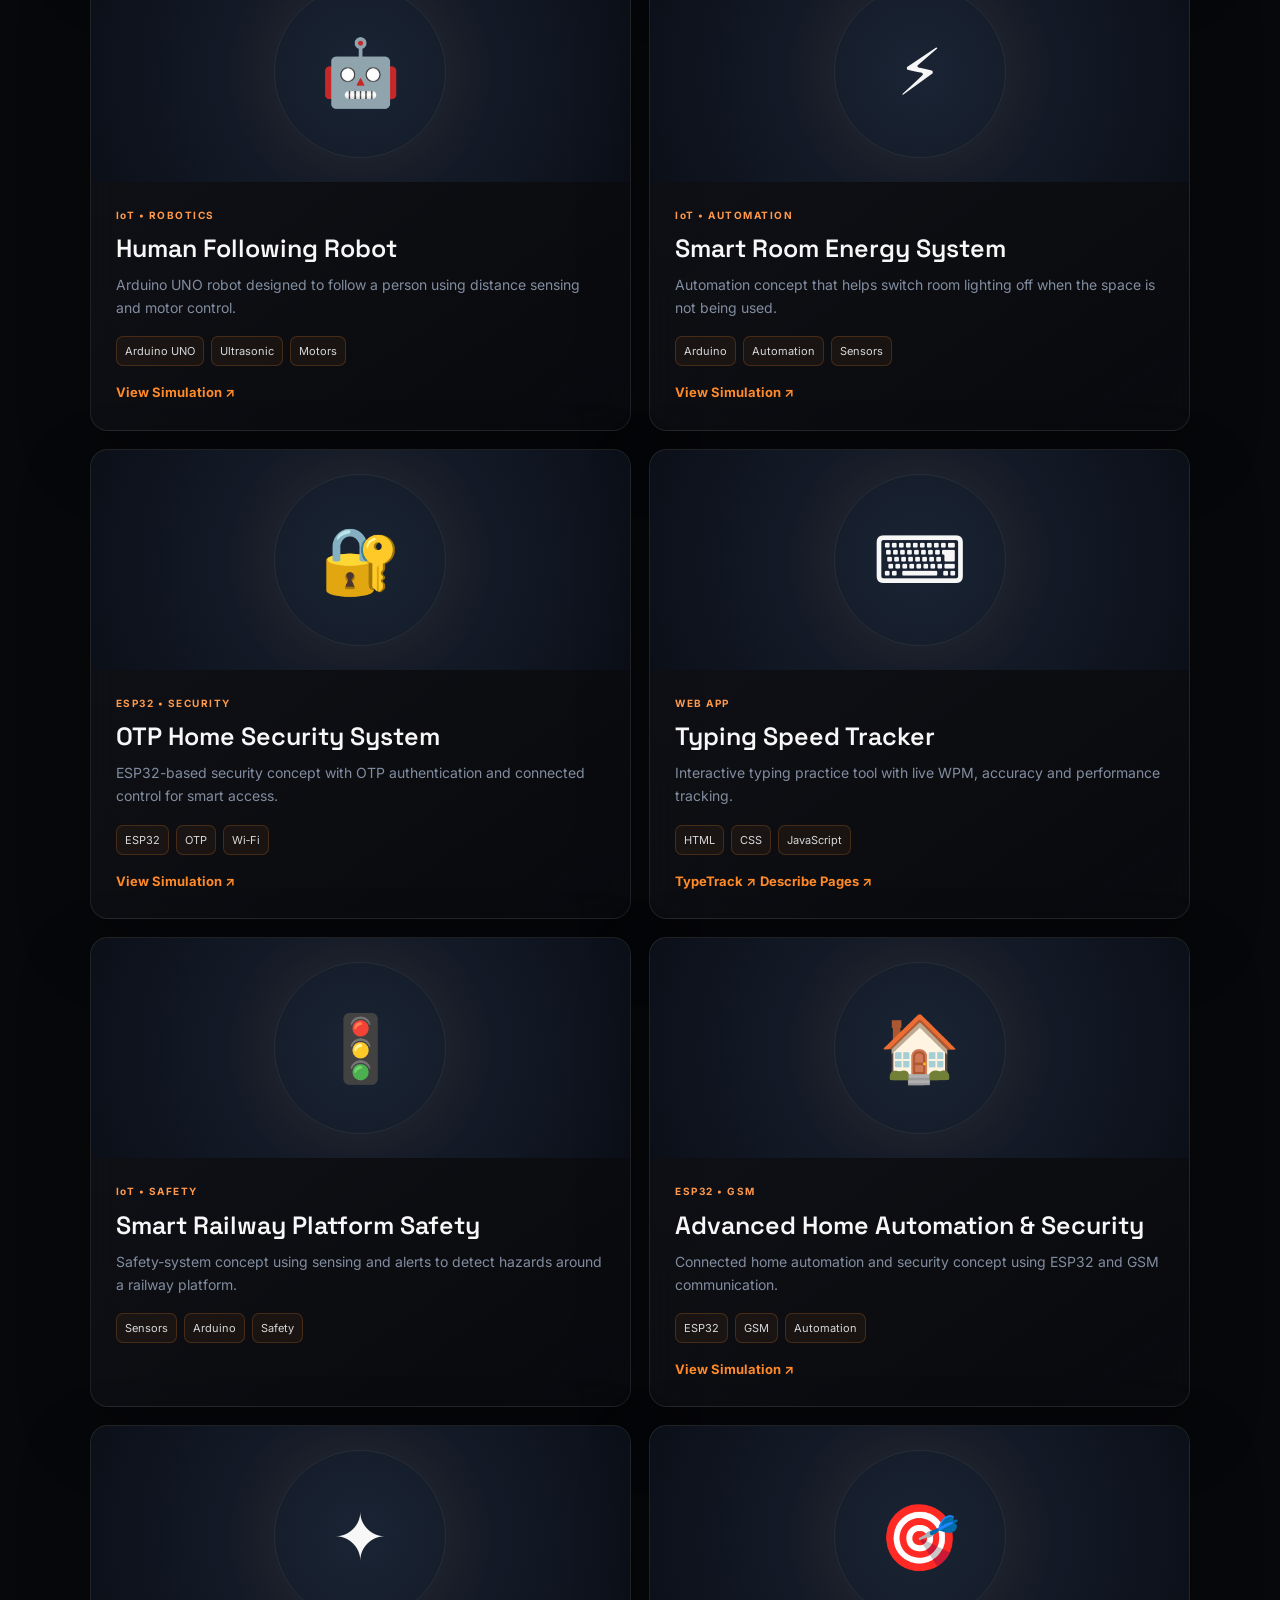
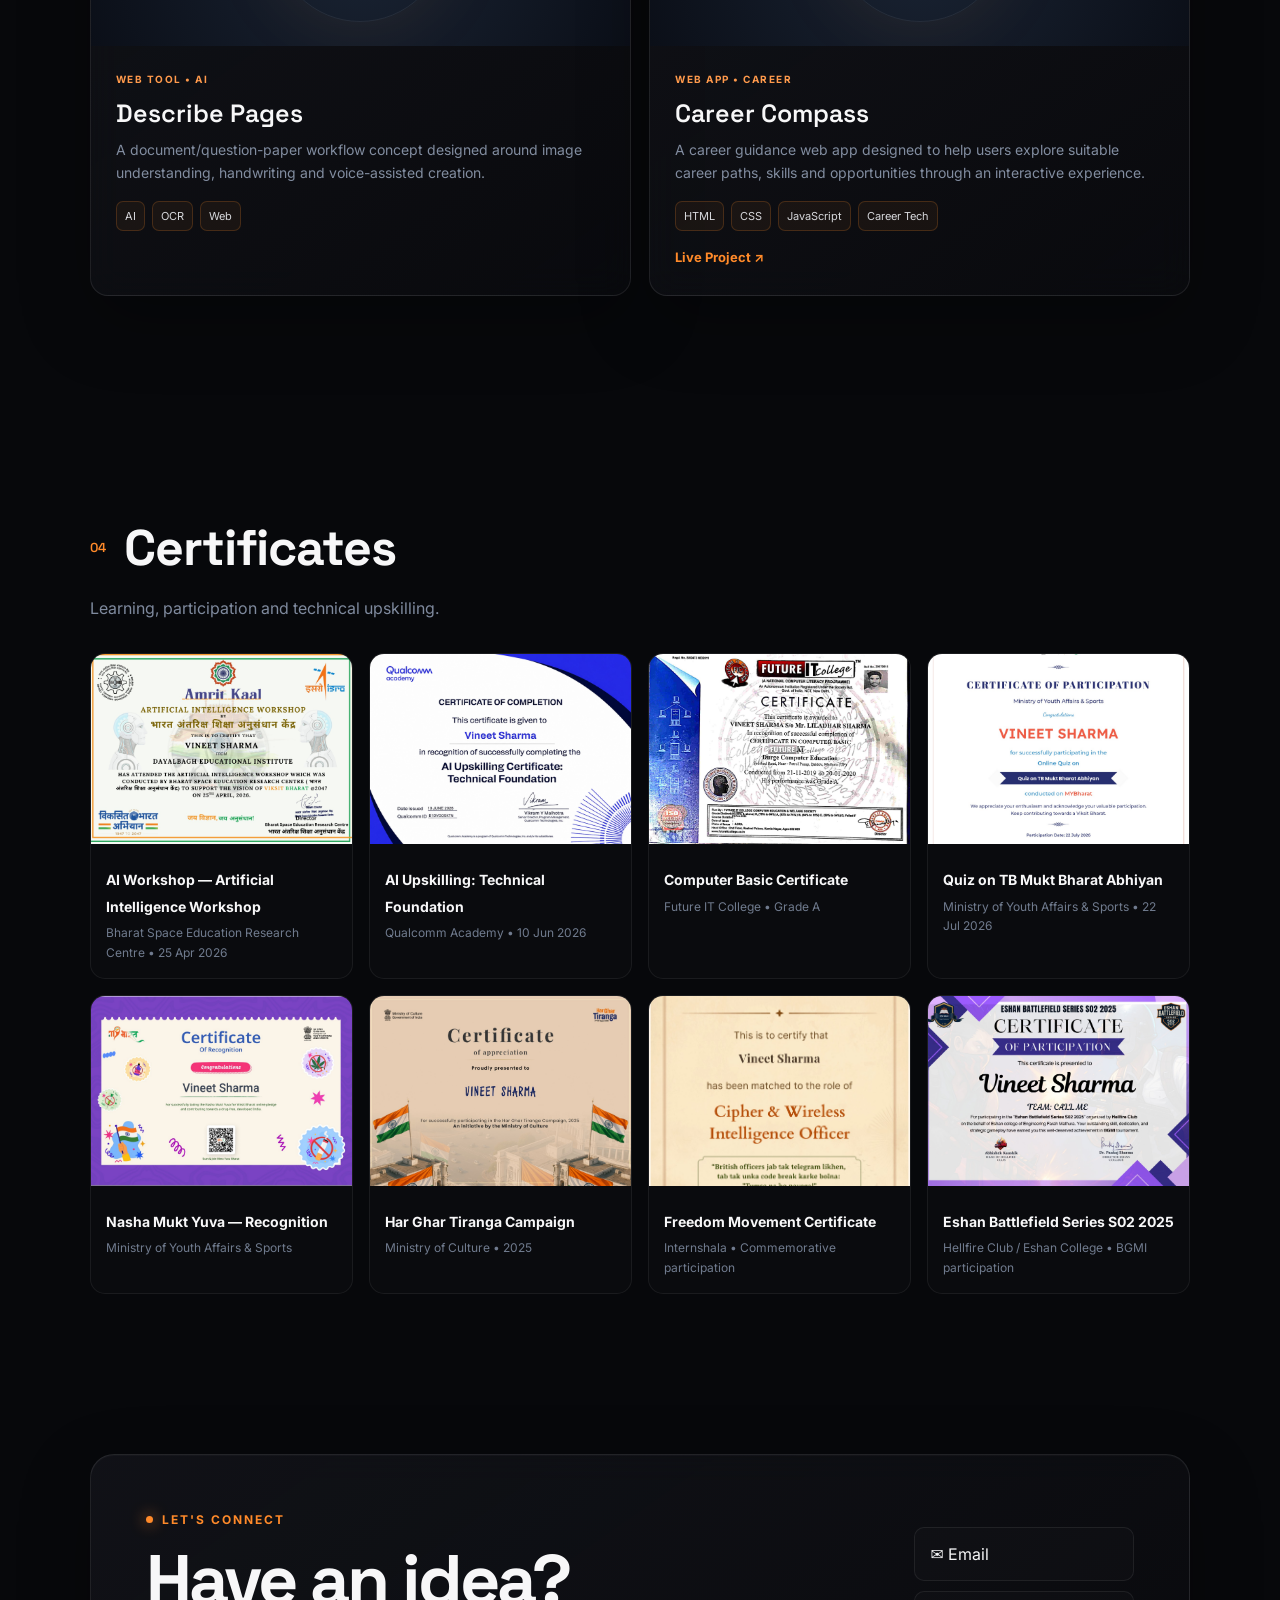
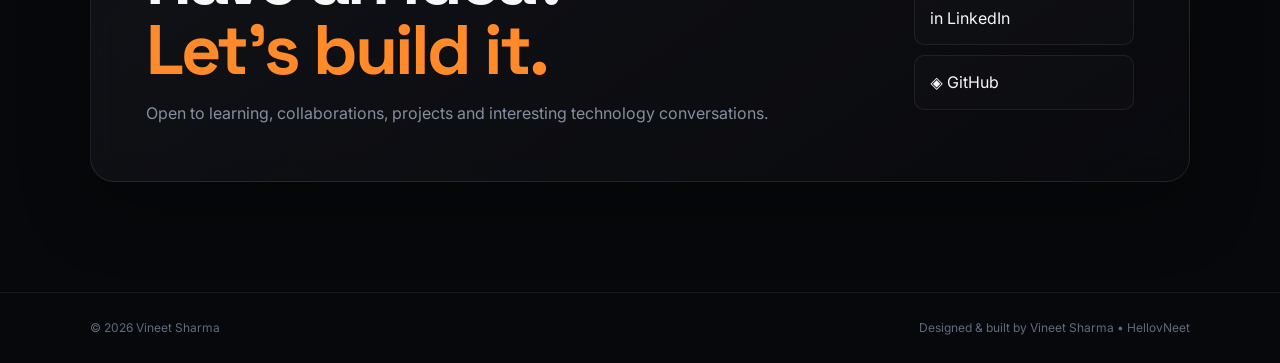
==== commit 8988c412: "Add files via upload" ====
--- a/index.html
+++ b/index.html
@@ -3,16 +3,90 @@
 <head>
   <meta charset="UTF-8">
   <meta name="viewport" content="width=device-width, initial-scale=1.0">
-  <meta name="description" content="Vineet Sharma — IoT student, developer and project builder.">
+  <meta name="description" content="Vineet Sharma — HellovNeet. IoT student, developer and project builder creating smart systems, AI concepts and useful digital products.">
   <meta name="theme-color" content="#0b0f19">
-  <title>Vineet Sharma | IoT Developer Portfolio</title>
+  <title>Vineet Sharma | HellovNeet — IoT • AI • Developer</title>
   <link rel="preconnect" href="https://fonts.googleapis.com">
   <link rel="preconnect" href="https://fonts.gstatic.com" crossorigin>
   <link href="https://fonts.googleapis.com/css2?family=Inter:wght@400;500;600;700;800&family=Space+Grotesk:wght@500;600;700&display=swap" rel="stylesheet">
   <link rel="stylesheet" href="style.css">
 
 <style>
-.project-visual.webmedic{display:flex;align-items:center;justify-content:center;font-size:58px;min-height:160px;background:radial-gradient(circle at 50% 40%, #17301d, #0d1118 65%);}
+.project-visual.webmedic{display:flex;align-items:center;justify-content:center;min-height:160px;font-size:58px;background:radial-gradient(circle at 50% 40%,#17301d,#0d1118 65%);}
+</style>
+
+<style id="hellovneet-v2-theme">
+:root{
+  --v2-bg:#07080b;
+  --v2-panel:rgba(17,18,23,.72);
+  --v2-border:rgba(255,255,255,.09);
+  --v2-orange:#ff8a2a;
+  --v2-orange2:#ffb36b;
+  --v2-text:#f7f7f8;
+  --v2-muted:#a4a7b0;
+}
+html{scroll-behavior:smooth}
+body{
+  background:
+    radial-gradient(900px 500px at 80% -10%,rgba(255,138,42,.11),transparent 60%),
+    radial-gradient(700px 420px at -10% 30%,rgba(255,138,42,.055),transparent 65%),
+    var(--v2-bg);
+  color:var(--v2-text);
+}
+body:before{
+  content:"";position:fixed;inset:0;pointer-events:none;z-index:9999;opacity:.025;
+  background-image:linear-gradient(rgba(255,255,255,.7) 1px,transparent 1px),linear-gradient(90deg,rgba(255,255,255,.7) 1px,transparent 1px);
+  background-size:70px 70px;
+}
+.nav{
+  backdrop-filter:blur(18px);-webkit-backdrop-filter:blur(18px);
+  background:rgba(7,8,11,.68)!important;
+  border-bottom:1px solid rgba(255,255,255,.055);
+}
+.brand{transition:transform .25s ease}
+.brand:hover{transform:translateY(-1px)}
+.brand span,.eyebrow,.section-head>span{color:var(--v2-orange)!important}
+.nav a:hover{color:var(--v2-orange)!important}
+.hero h1 span{background:linear-gradient(90deg,var(--v2-orange),var(--v2-orange2));-webkit-background-clip:text;background-clip:text;color:transparent}
+.btn.primary,.nav-btn{
+  background:linear-gradient(135deg,var(--v2-orange),#ff6f00)!important;
+  box-shadow:0 10px 35px rgba(255,138,42,.18);
+  transition:transform .25s ease,box-shadow .25s ease;
+}
+.btn.primary:hover,.nav-btn:hover{transform:translateY(-2px);box-shadow:0 15px 45px rgba(255,138,42,.27)}
+.btn.ghost{border-color:rgba(255,138,42,.28)!important}
+.hero-card,.info-card,.skill-card,.project,.cert-card,.contact-box{
+  background:linear-gradient(145deg,rgba(20,21,27,.78),rgba(11,12,16,.62))!important;
+  border:1px solid var(--v2-border)!important;
+  box-shadow:0 25px 70px rgba(0,0,0,.28),inset 0 1px rgba(255,255,255,.025);
+  backdrop-filter:blur(16px);-webkit-backdrop-filter:blur(16px);
+}
+.project{transition:transform .3s ease,border-color .3s ease,box-shadow .3s ease}
+.project:hover{
+  transform:translateY(-7px);
+  border-color:rgba(255,138,42,.28)!important;
+  box-shadow:0 28px 75px rgba(0,0,0,.38),0 0 35px rgba(255,138,42,.06);
+}
+.tags i{
+  border-color:rgba(255,138,42,.2)!important;
+  color:#d7d8dc!important;
+  background:rgba(255,138,42,.055)!important;
+}
+.project-link{color:var(--v2-orange)!important}
+.profile-ring{
+  border-color:rgba(255,138,42,.2)!important;
+  box-shadow:0 0 100px rgba(255,138,42,.1)!important;
+}
+.section{scroll-margin-top:90px}
+.section-head h2{letter-spacing:-1px}
+footer{border-top:1px solid rgba(255,255,255,.06)!important}
+@media(max-width:600px){
+  .hero{padding-top:70px!important}
+  .hero h1{font-size:clamp(42px,12vw,64px)!important}
+}
+@media(prefers-reduced-motion:reduce){
+  *{scroll-behavior:auto!important;transition:none!important}
+}
 </style>
 </head>
 <body>
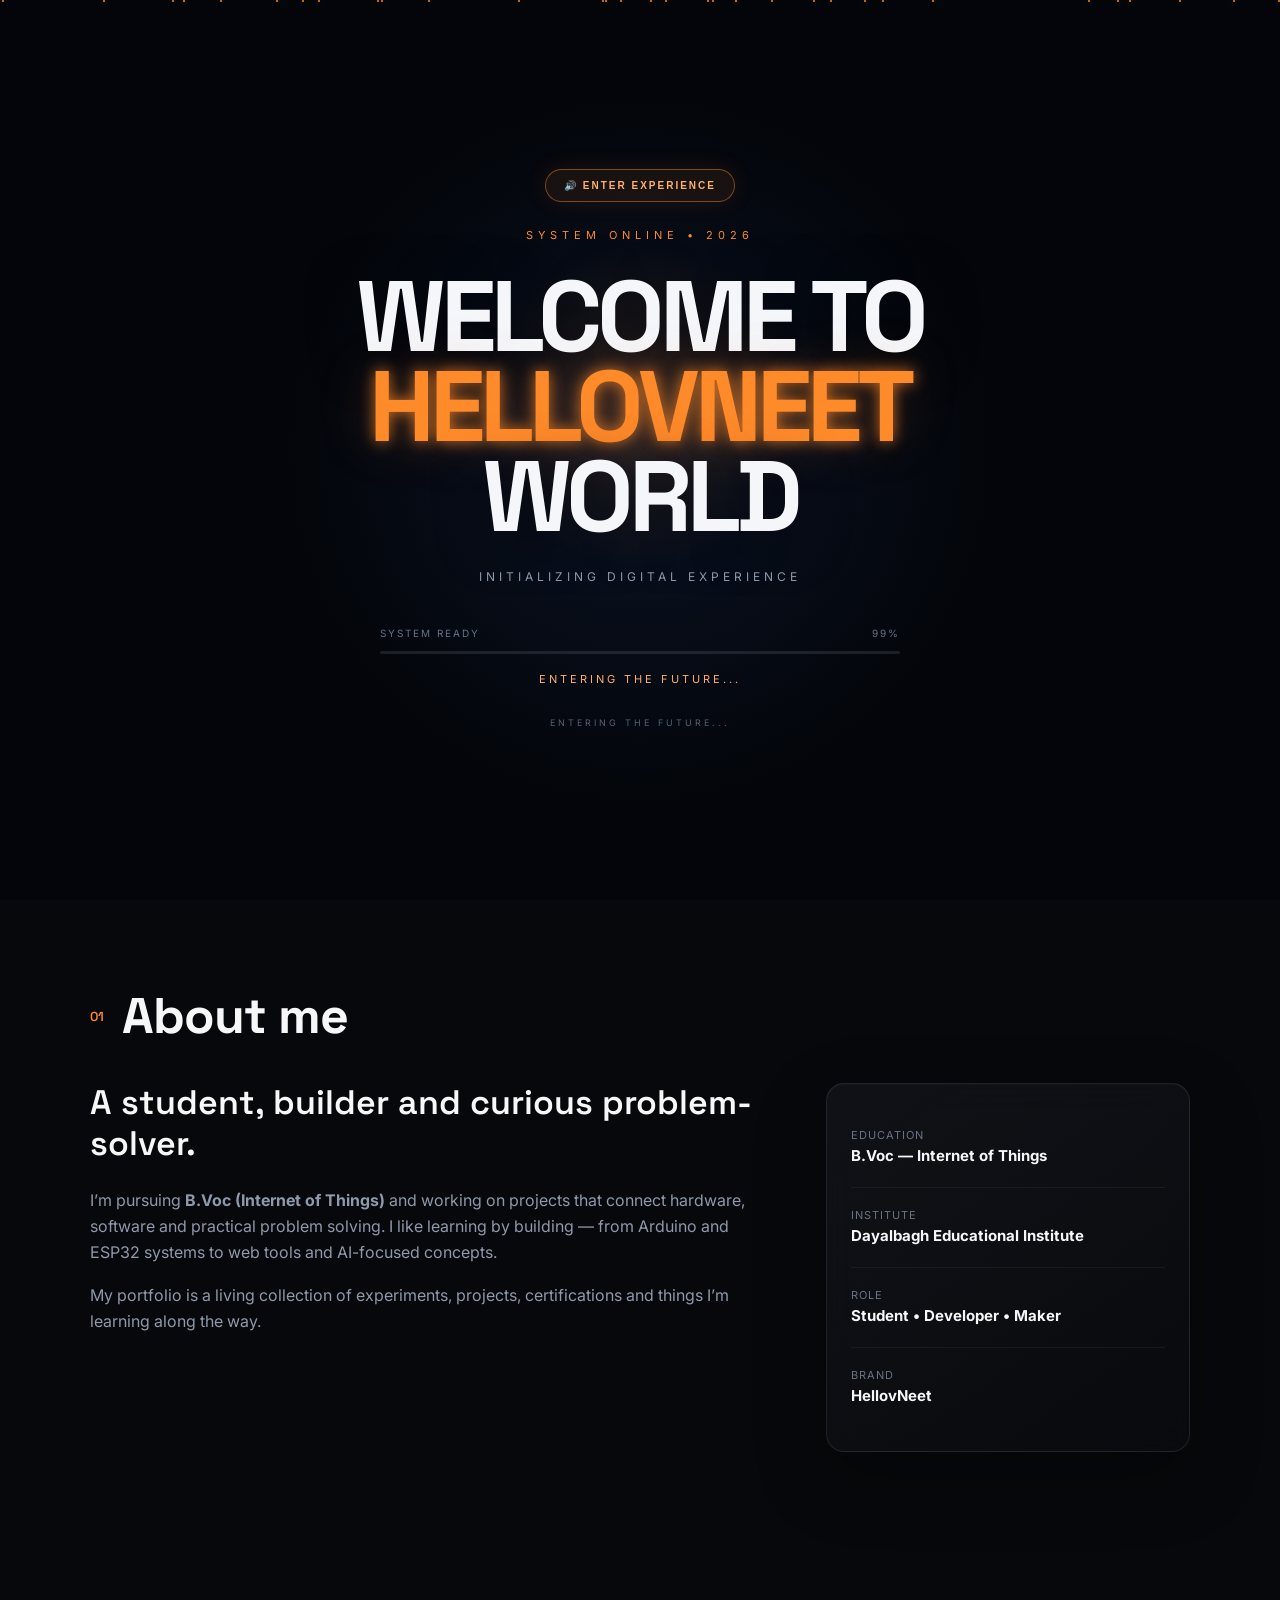
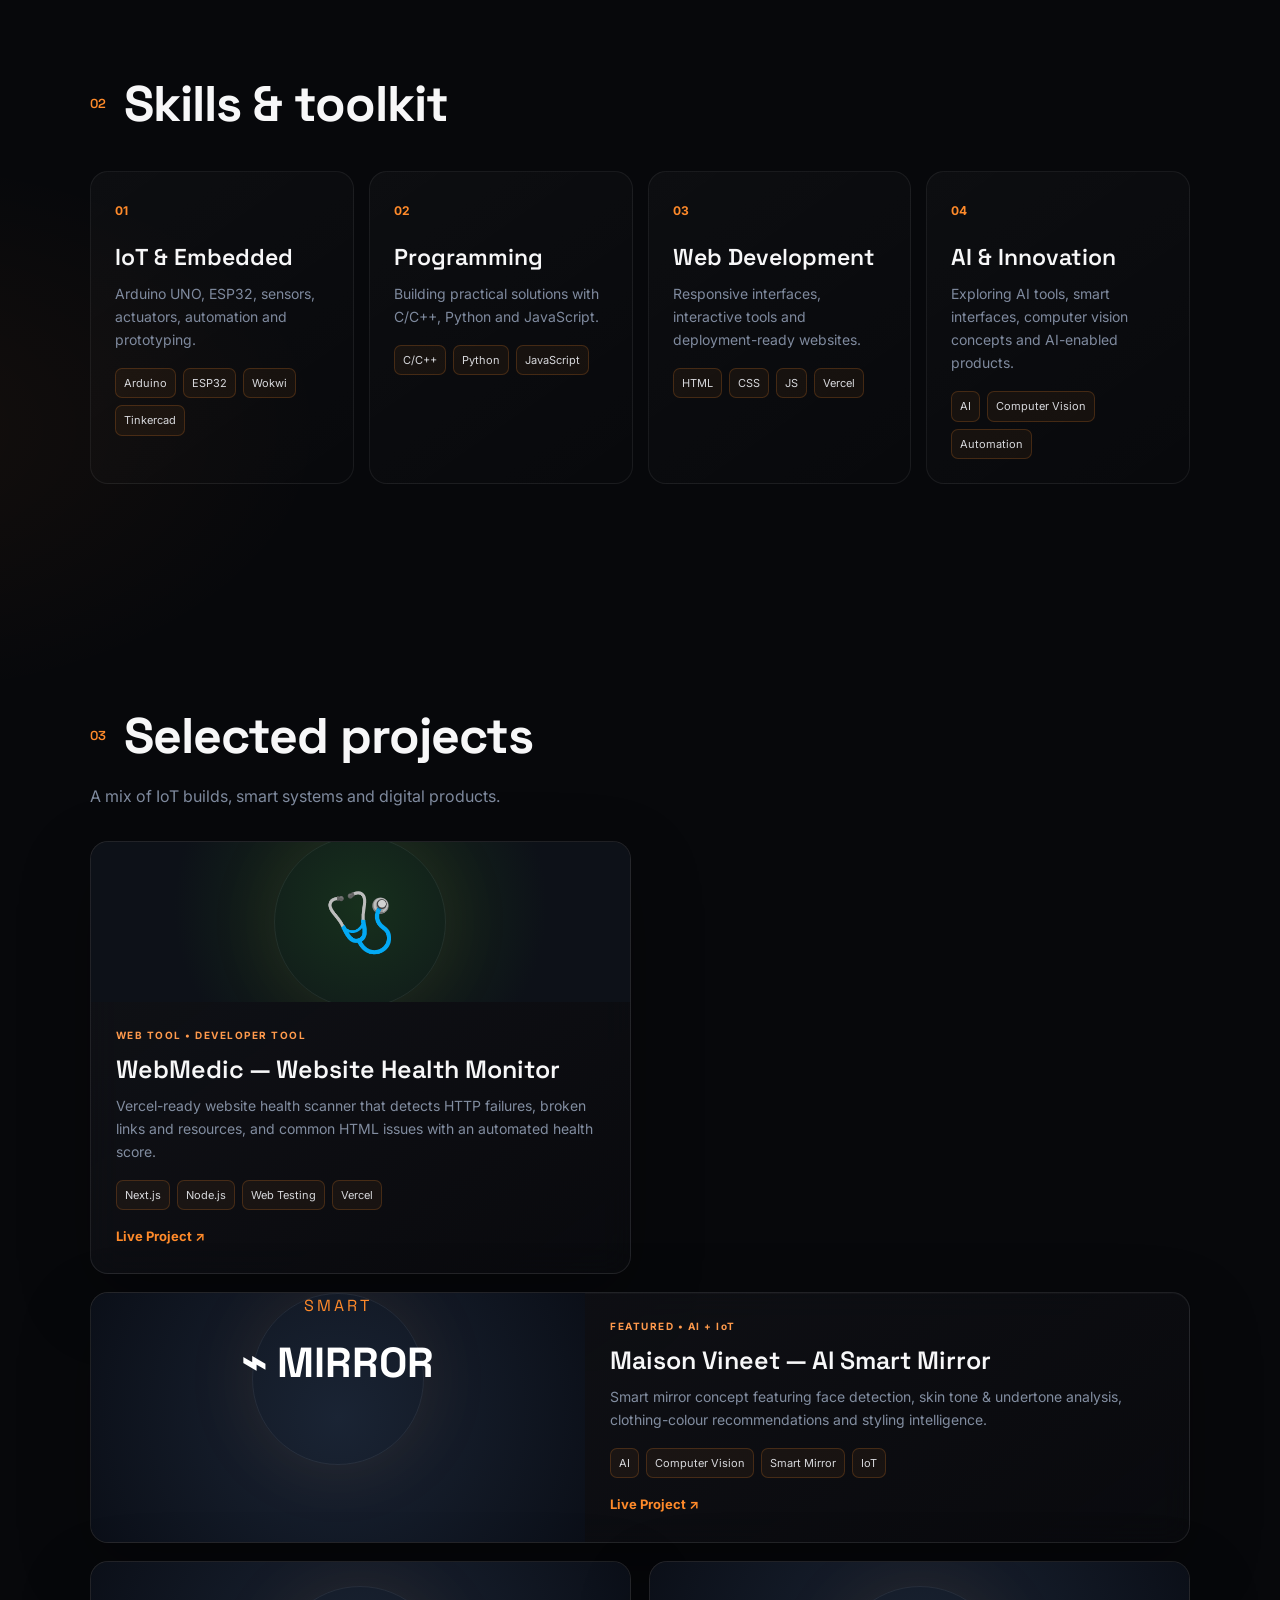
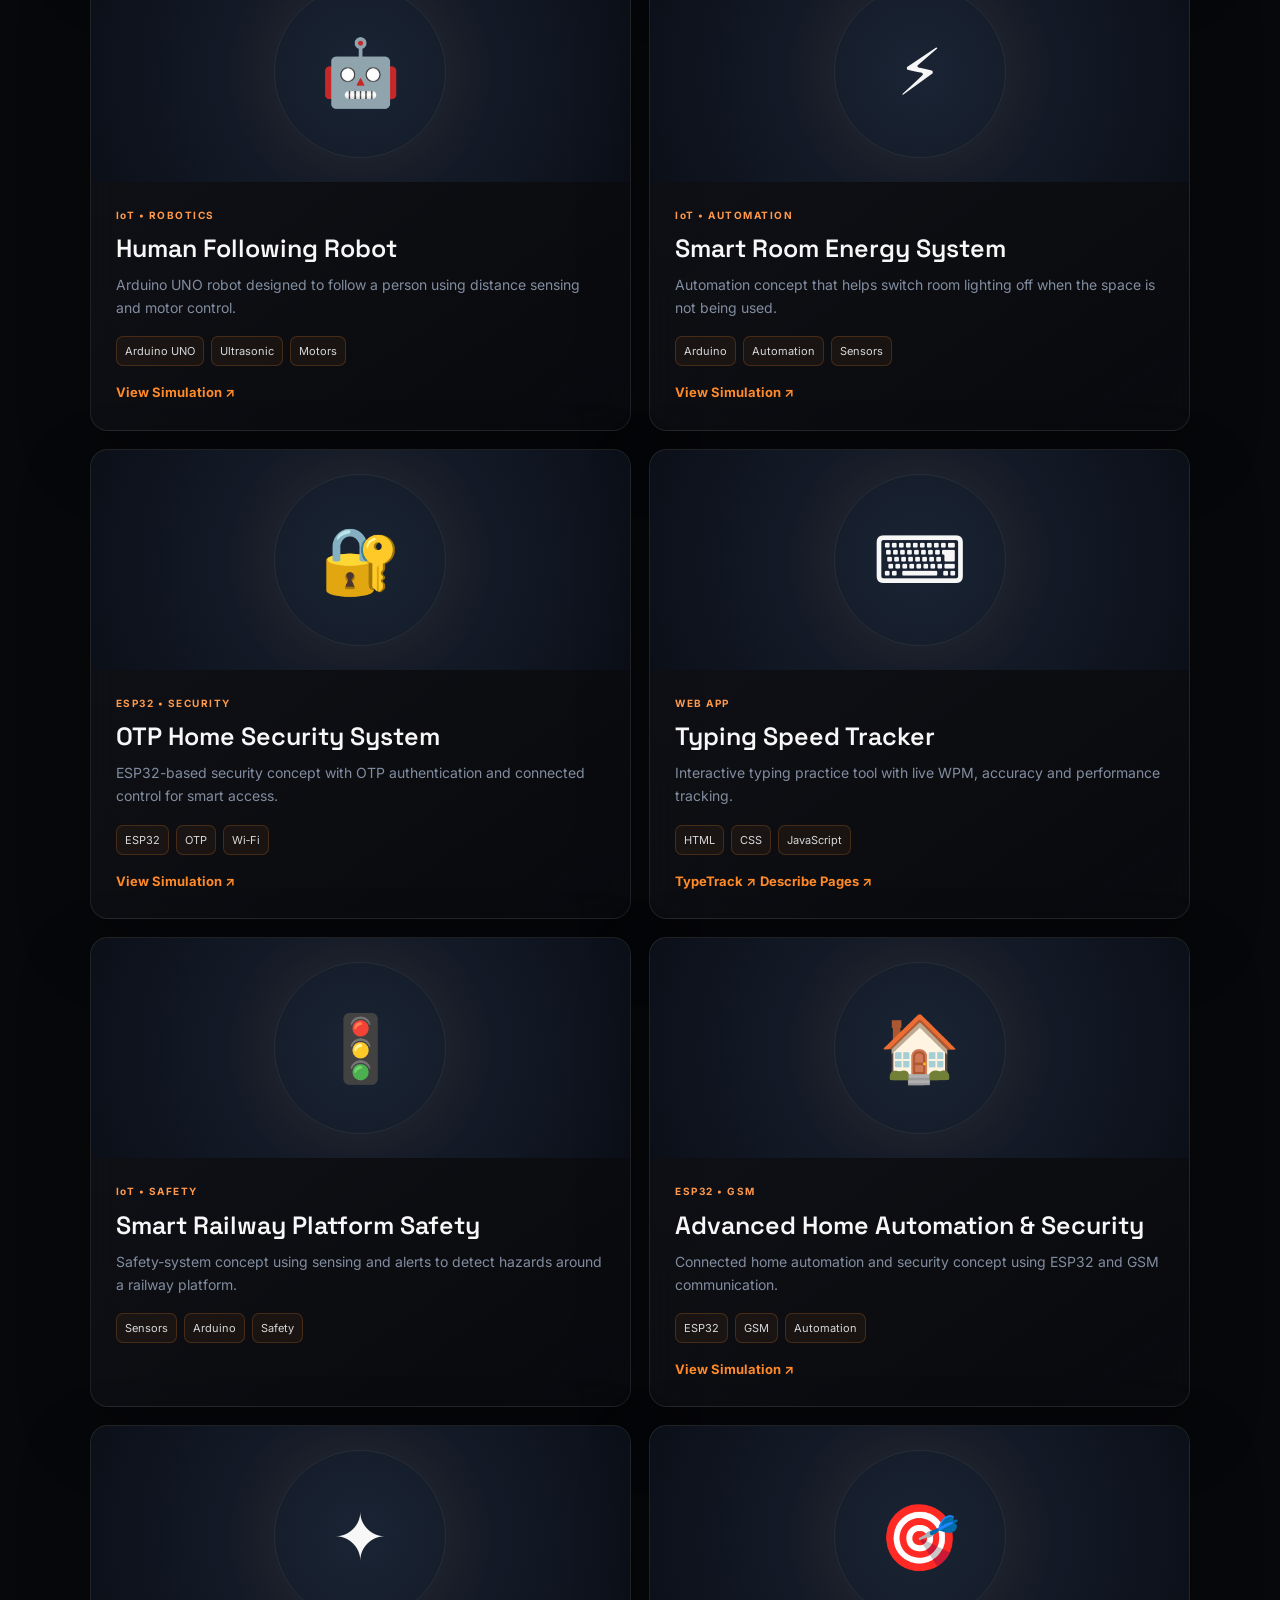
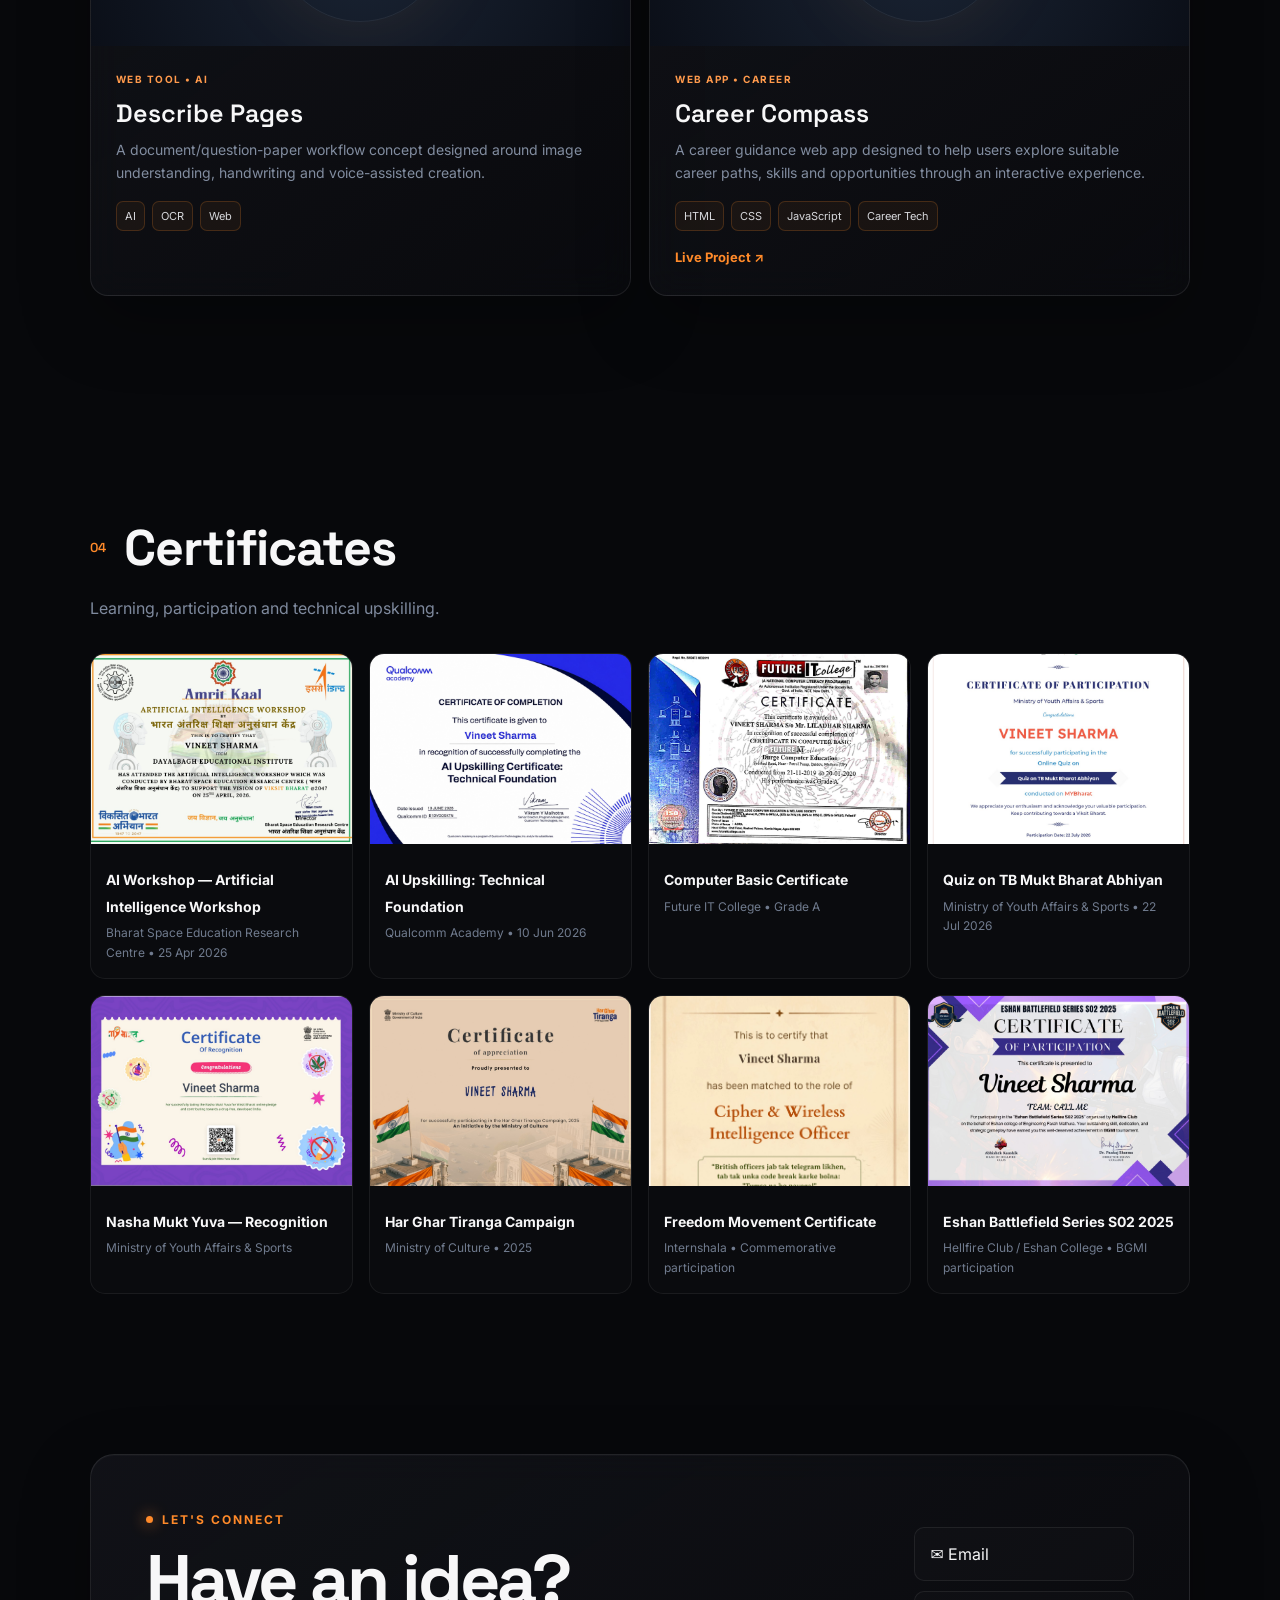
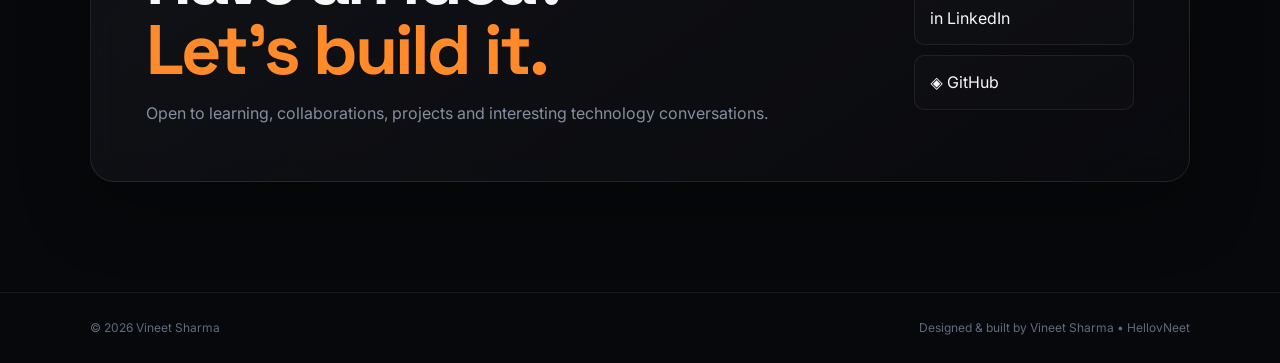
==== commit c1c4a401: "Add files via upload" ====
--- a/index.html
+++ b/index.html
@@ -86,6 +86,52 @@
 }
 @media(prefers-reduced-motion:reduce){
   *{scroll-behavior:auto!important;transition:none!important}
+}
+</style>
+
+<style id="hellovneet-orbit-v3">
+/* Futuristic orbital chips around the profile photo */
+.profile-card{overflow:visible!important;position:relative}
+.profile-card .chip{
+  position:absolute!important;
+  z-index:8;
+  transform-origin:0 0;
+  will-change:transform;
+  animation:chipFloat 3.2s ease-in-out infinite;
+}
+.profile-card .c1{animation-delay:0s}
+.profile-card .c2{animation-delay:-.8s}
+.profile-card .c3{animation-delay:-1.6s}
+.profile-card .c4{animation-delay:-2.4s}
+.profile-card:after{
+  content:"";
+  position:absolute;
+  width:390px;height:390px;
+  left:50%;top:50%;
+  transform:translate(-50%,-50%);
+  border:1px solid rgba(255,138,42,.12);
+  border-radius:50%;
+  pointer-events:none;
+  box-shadow:0 0 55px rgba(255,138,42,.04);
+  animation:orbitRing 14s linear infinite;
+}
+@keyframes chipFloat{
+  0%,100%{filter:brightness(.95);box-shadow:0 0 0 rgba(255,138,42,0)}
+  50%{filter:brightness(1.18);box-shadow:0 0 20px rgba(255,138,42,.16)}
+}
+@keyframes orbitRing{
+  from{transform:translate(-50%,-50%) rotate(0deg)}
+  to{transform:translate(-50%,-50%) rotate(360deg)}
+}
+@media(max-width:900px){
+  .profile-card:after{width:310px;height:310px}
+}
+@media(max-width:600px){
+  .profile-card:after{width:265px;height:265px}
+  .profile-card .chip{font-size:10px!important;padding:5px 8px!important}
+}
+@media(prefers-reduced-motion:reduce){
+  .profile-card:after,.profile-card .chip{animation:none!important}
 }
 </style>
 </head>
@@ -398,5 +444,49 @@
 })();
 
 </script>
+
+<script id="hellovneet-orbit-motion">
+(() => {
+  const card = document.querySelector('.profile-card');
+  if (!card) return;
+  const chips = [...card.querySelectorAll('.chip')];
+  if (chips.length < 4) return;
+
+  const reduce = window.matchMedia('(prefers-reduced-motion: reduce)').matches;
+  if (reduce) return;
+
+  const radii = [175, 145, 175, 145];
+  const speeds = [0.00042, -0.00058, 0.00034, -0.00048];
+  const offsets = [0, Math.PI/2, Math.PI, Math.PI*1.5];
+
+  let start = performance.now();
+
+  function frame(now) {
+    const t = now - start;
+    const w = card.clientWidth;
+    const h = card.clientHeight;
+    const cx = w / 2;
+    const cy = h / 2;
+    const scale = Math.min(w / 470, h / 470);
+    const baseR = 175 * scale;
+
+    chips.forEach((chip, i) => {
+      const r = (radii[i] * scale);
+      const a = offsets[i] + t * speeds[i];
+      const x = cx + r * Math.cos(a);
+      const y = cy + r * 0.72 * Math.sin(a);
+      const depth = (Math.sin(a) + 1) / 2;
+      chip.style.left = `${x}px`;
+      chip.style.top = `${y}px`;
+      chip.style.transform = `translate(-50%,-50%) scale(${0.86 + depth * 0.18})`;
+      chip.style.opacity = `${0.72 + depth * 0.28}`;
+      chip.style.zIndex = `${8 + Math.round(depth * 4)}`;
+    });
+
+    requestAnimationFrame(frame);
+  }
+  requestAnimationFrame(frame);
+})();
+</script>
 </body>
 </html>
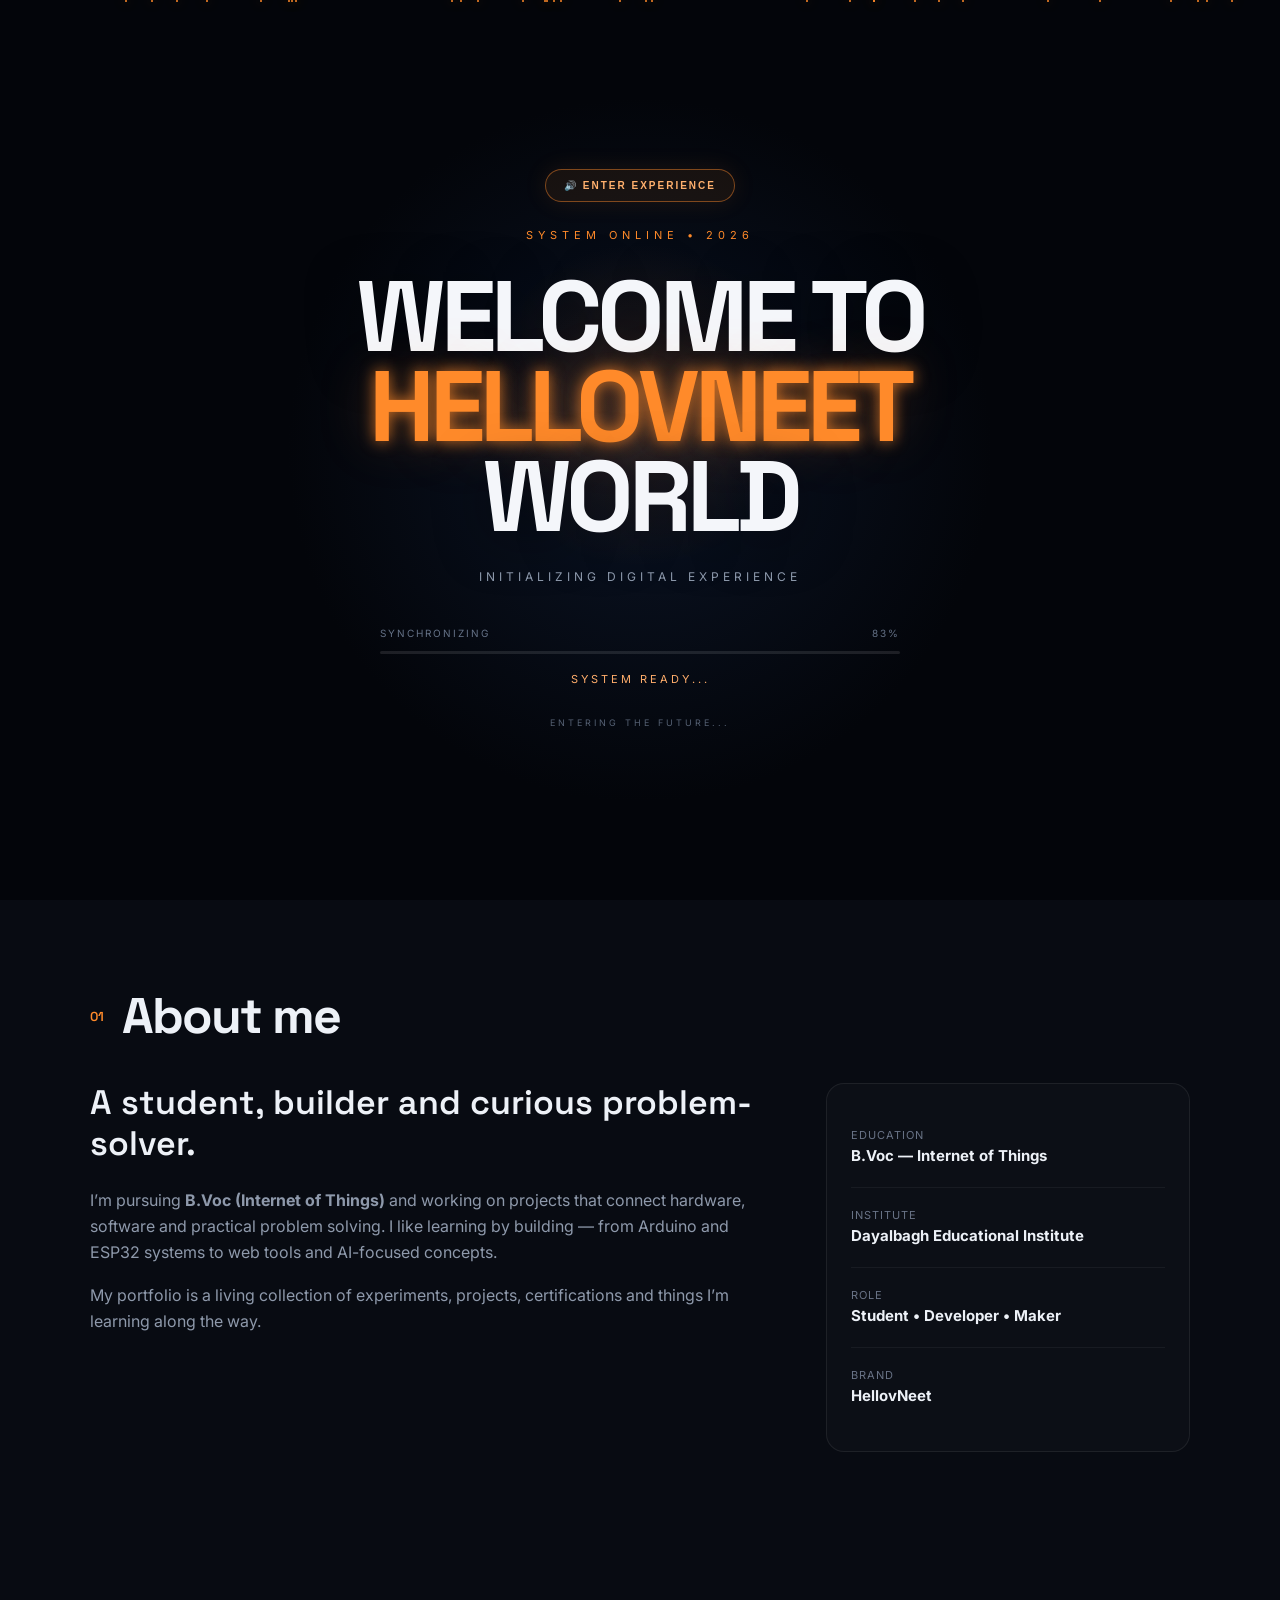
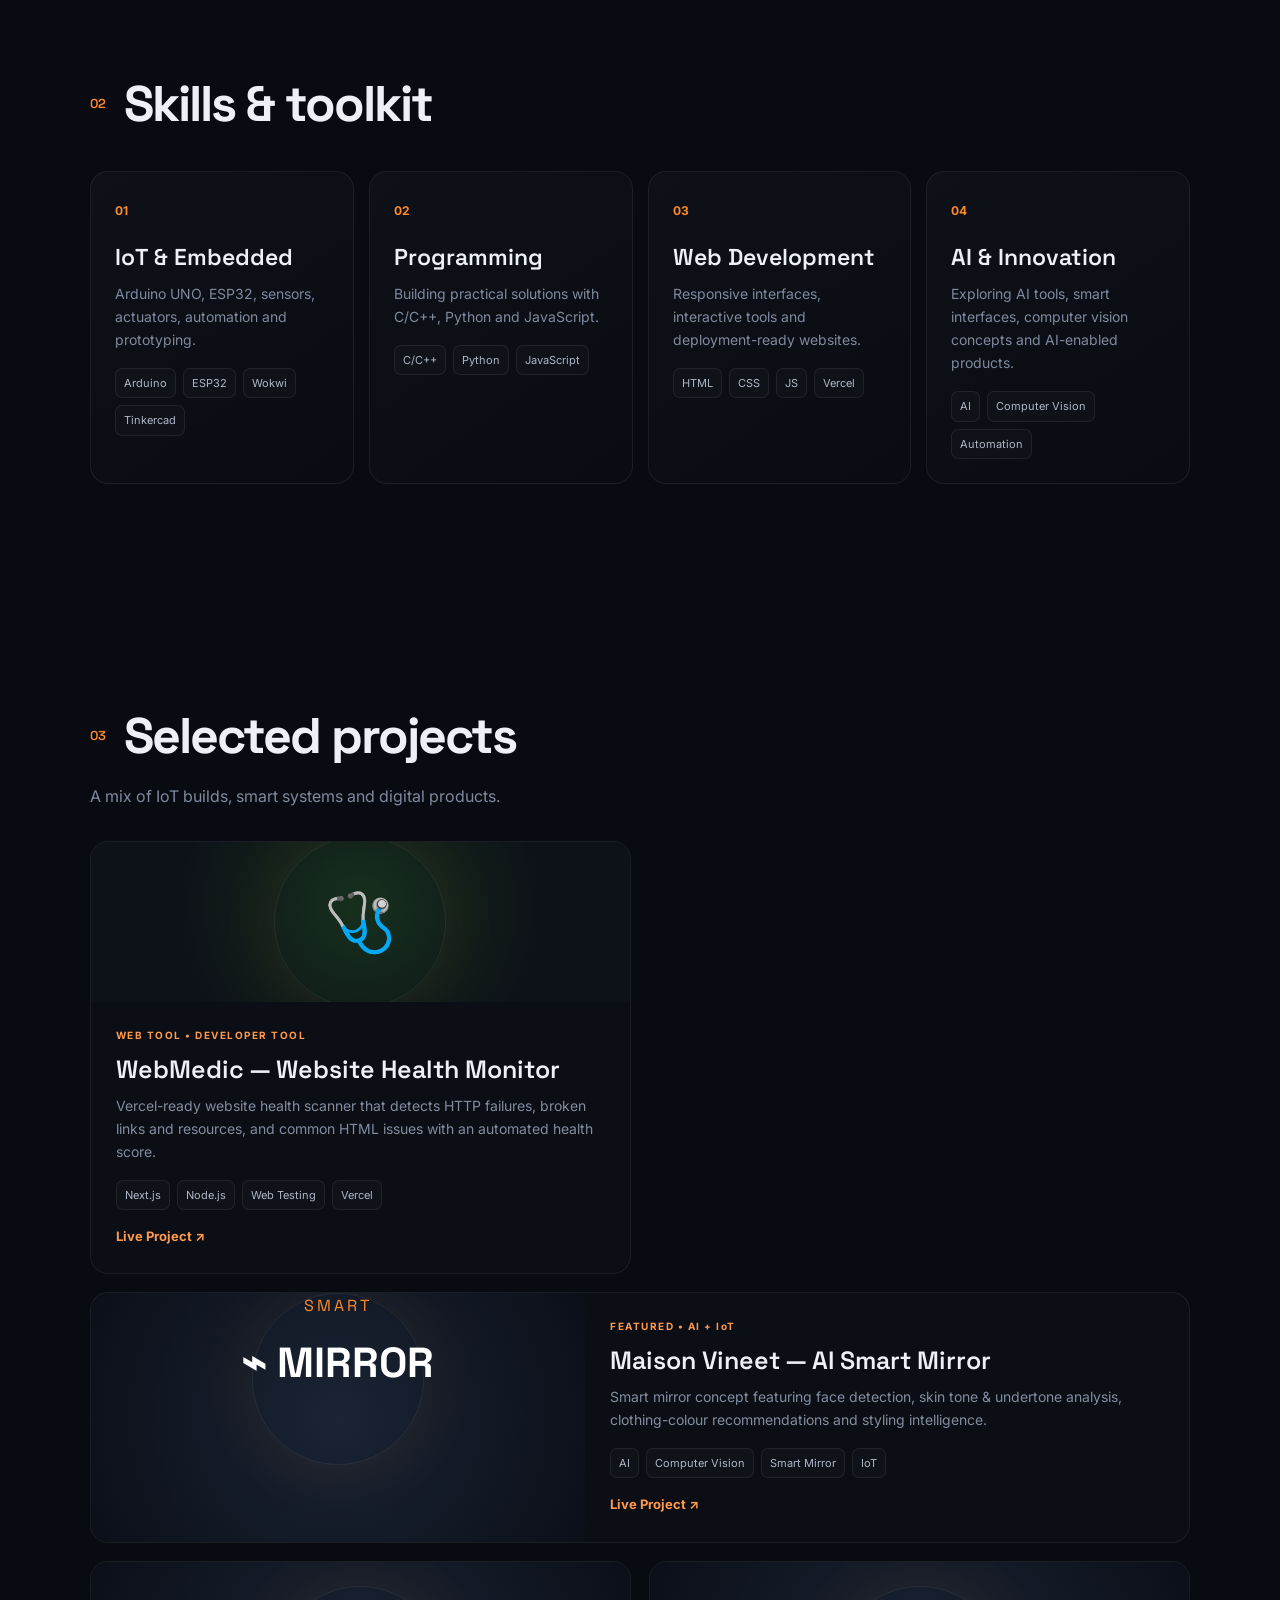
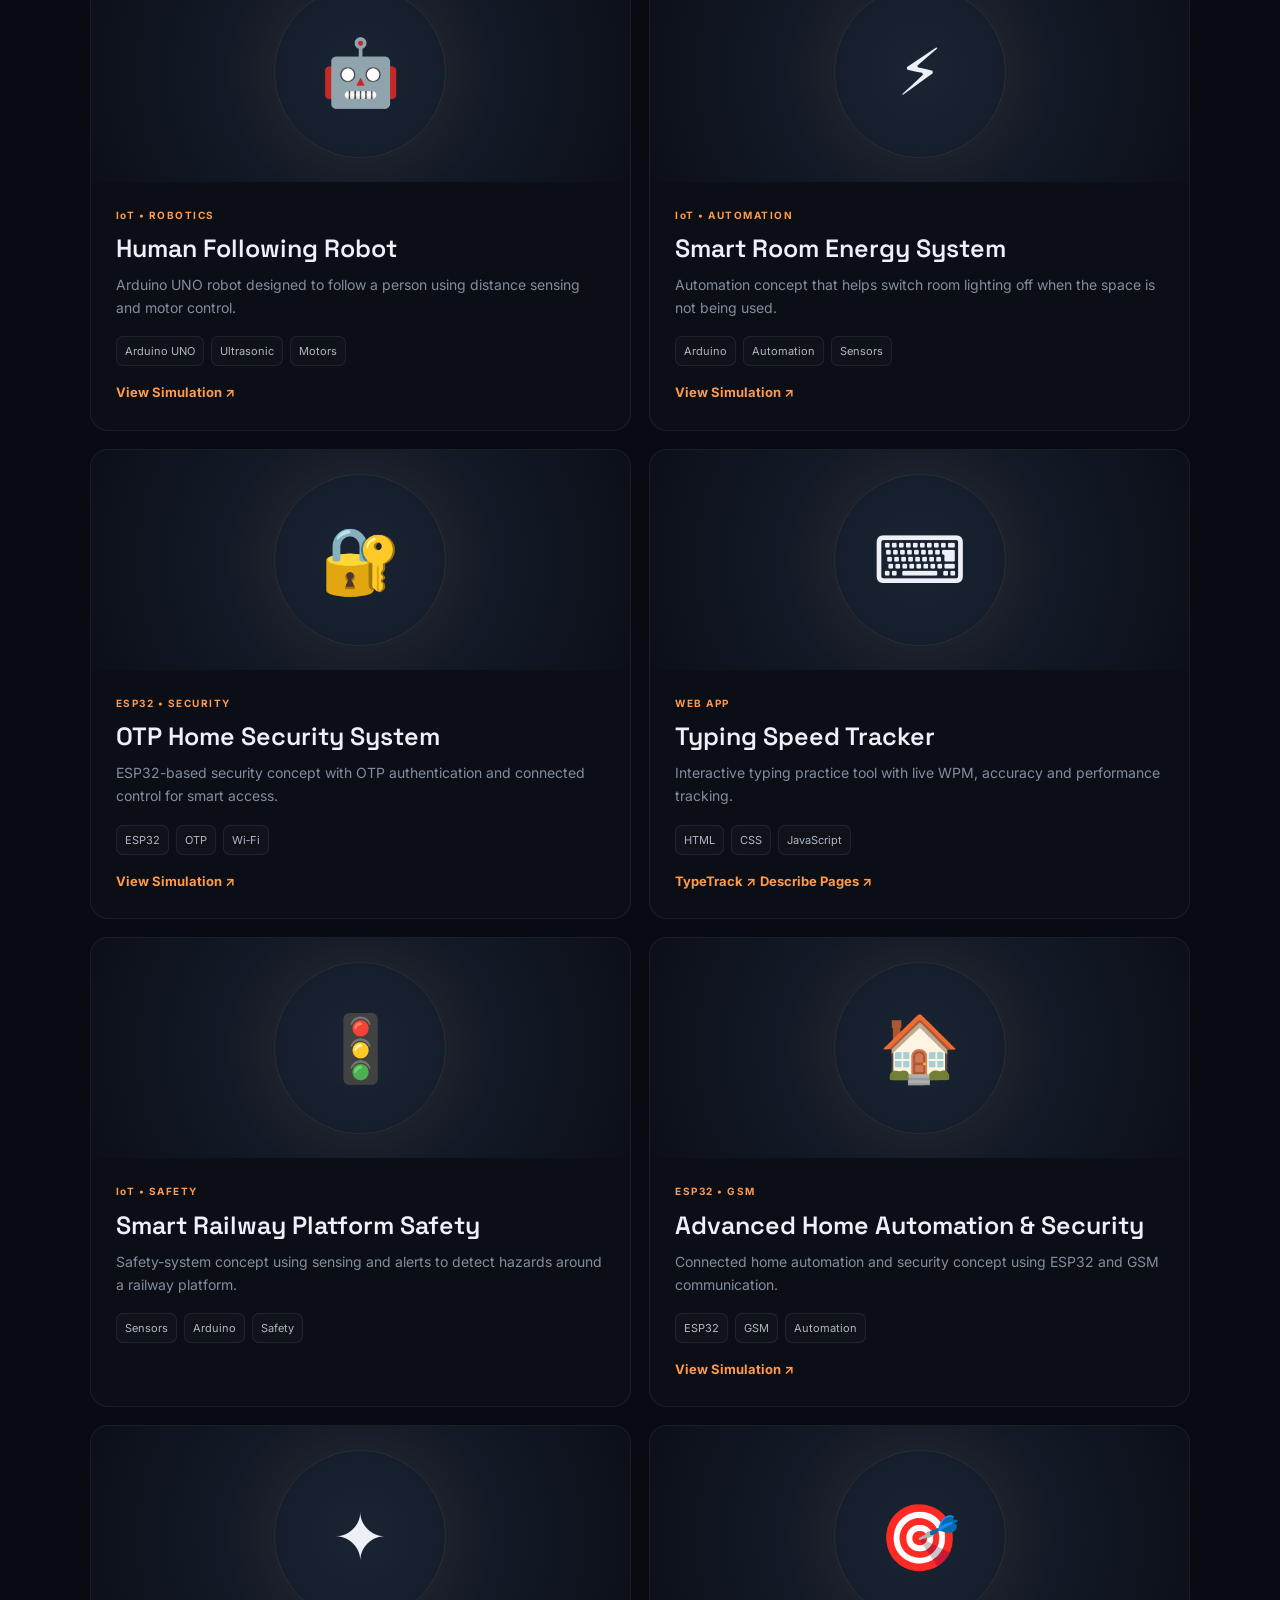
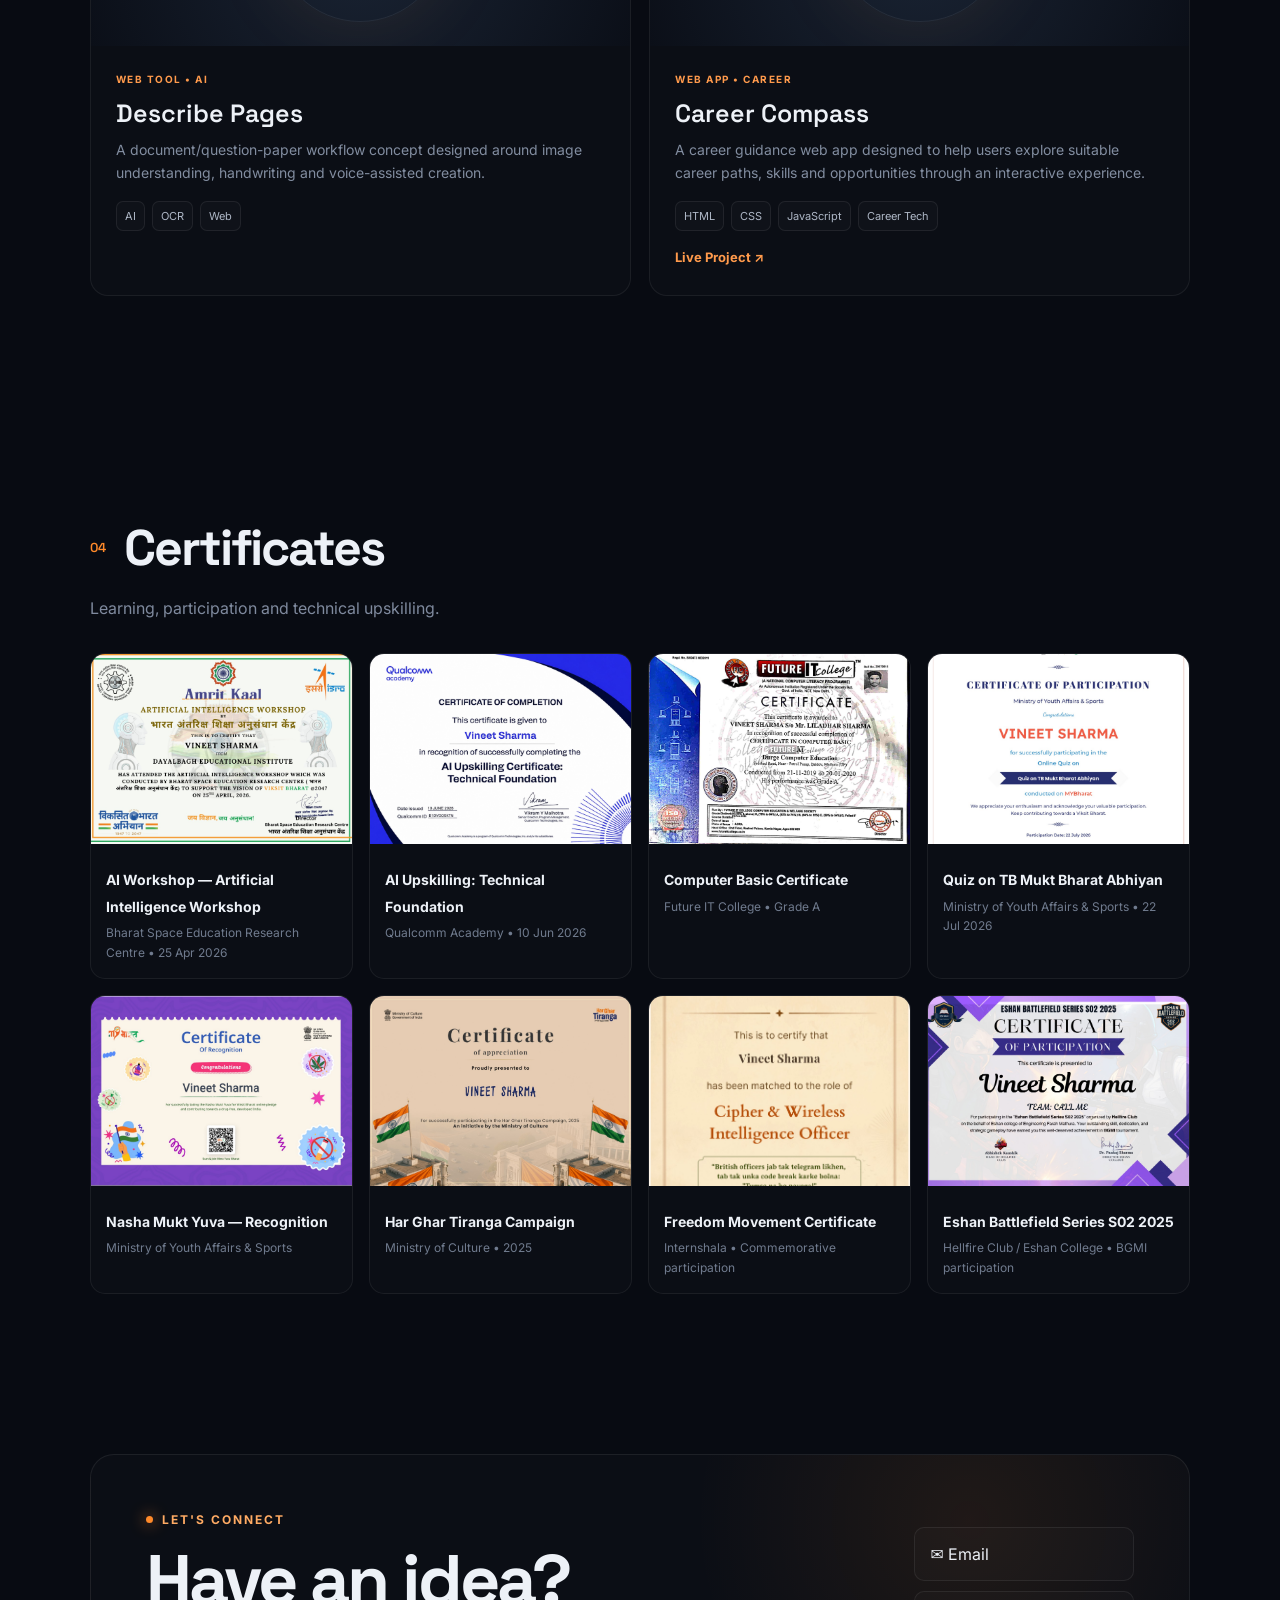
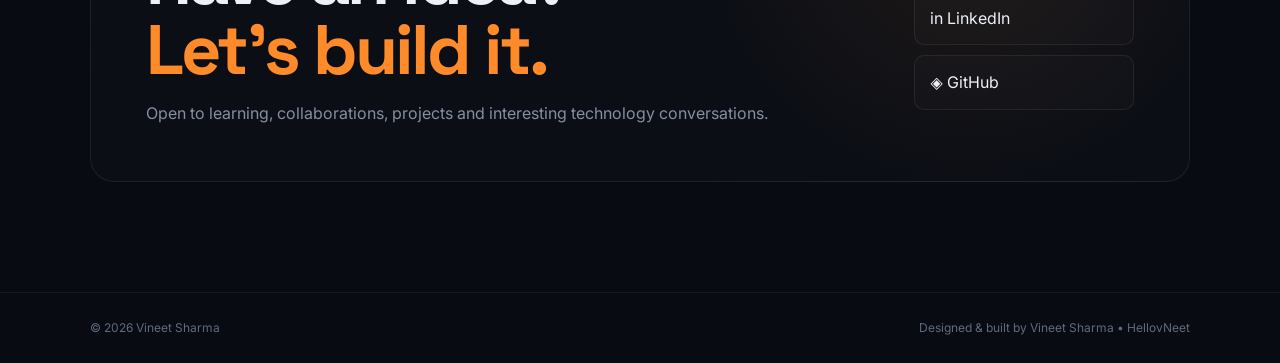
==== commit f7a8244b: "Add files via upload" ====
--- a/index.html
+++ b/index.html
@@ -3,138 +3,67 @@
 <head>
   <meta charset="UTF-8">
   <meta name="viewport" content="width=device-width, initial-scale=1.0">
-  <meta name="description" content="Vineet Sharma — HellovNeet. IoT student, developer and project builder creating smart systems, AI concepts and useful digital products.">
+  <meta name="description" content="Vineet Sharma — IoT student, developer and project builder.">
   <meta name="theme-color" content="#0b0f19">
-  <title>Vineet Sharma | HellovNeet — IoT • AI • Developer</title>
+  <title>Vineet Sharma | IoT Developer Portfolio</title>
   <link rel="preconnect" href="https://fonts.googleapis.com">
   <link rel="preconnect" href="https://fonts.gstatic.com" crossorigin>
   <link href="https://fonts.googleapis.com/css2?family=Inter:wght@400;500;600;700;800&family=Space+Grotesk:wght@500;600;700&display=swap" rel="stylesheet">
   <link rel="stylesheet" href="style.css">
 
+<style id="hellovneet-orbit-fix">
+.profile-card{position:relative;overflow:visible!important}
+.profile-card>.chip{display:none!important}
+.orbit-layer{
+  position:absolute;inset:0;z-index:20;pointer-events:none;
+  perspective:900px;
+}
+.orbit-track{
+  position:absolute;left:50%;top:50%;
+  width:390px;height:390px;
+  transform:translate(-50%,-50%);
+  border:1px solid rgba(255,138,42,.13);
+  border-radius:50%;
+}
+.orbit-track-b{
+  width:320px;height:320px;
+  border-color:rgba(255,255,255,.07);
+  transform:translate(-50%,-50%) rotateX(64deg);
+}
+.orbit-chip{
+  position:absolute;left:50%;top:50%;
+  display:flex;align-items:center;justify-content:center;
+  min-width:54px;height:30px;padding:0 11px;
+  border:1px solid rgba(255,138,42,.35);
+  border-radius:999px;
+  background:rgba(14,15,19,.9);
+  color:#f5f5f5;
+  font:700 11px/1 Inter,system-ui,sans-serif;
+  letter-spacing:.6px;
+  box-shadow:0 0 22px rgba(255,138,42,.13),inset 0 1px rgba(255,255,255,.08);
+  will-change:transform;
+  transform:translate(-50%,-50%);
+}
+.chip-ai{border-color:rgba(255,255,255,.22)}
+.chip-iot{border-color:rgba(255,138,42,.5)}
+.chip-web{border-color:rgba(255,255,255,.18)}
+@media(max-width:900px){
+  .orbit-track{width:310px;height:310px}
+  .orbit-track-b{width:260px;height:260px}
+}
+@media(max-width:600px){
+  .orbit-track{width:265px;height:265px}
+  .orbit-track-b{width:225px;height:225px}
+  .orbit-chip{min-width:48px;height:27px;padding:0 9px;font-size:10px}
+}
+@media(prefers-reduced-motion:reduce){
+  .orbit-layer{display:none}
+  .profile-card>.chip{display:flex!important}
+}
+</style>
 <style>
 .project-visual.webmedic{display:flex;align-items:center;justify-content:center;min-height:160px;font-size:58px;background:radial-gradient(circle at 50% 40%,#17301d,#0d1118 65%);}
-</style>
-
-<style id="hellovneet-v2-theme">
-:root{
-  --v2-bg:#07080b;
-  --v2-panel:rgba(17,18,23,.72);
-  --v2-border:rgba(255,255,255,.09);
-  --v2-orange:#ff8a2a;
-  --v2-orange2:#ffb36b;
-  --v2-text:#f7f7f8;
-  --v2-muted:#a4a7b0;
-}
-html{scroll-behavior:smooth}
-body{
-  background:
-    radial-gradient(900px 500px at 80% -10%,rgba(255,138,42,.11),transparent 60%),
-    radial-gradient(700px 420px at -10% 30%,rgba(255,138,42,.055),transparent 65%),
-    var(--v2-bg);
-  color:var(--v2-text);
-}
-body:before{
-  content:"";position:fixed;inset:0;pointer-events:none;z-index:9999;opacity:.025;
-  background-image:linear-gradient(rgba(255,255,255,.7) 1px,transparent 1px),linear-gradient(90deg,rgba(255,255,255,.7) 1px,transparent 1px);
-  background-size:70px 70px;
-}
-.nav{
-  backdrop-filter:blur(18px);-webkit-backdrop-filter:blur(18px);
-  background:rgba(7,8,11,.68)!important;
-  border-bottom:1px solid rgba(255,255,255,.055);
-}
-.brand{transition:transform .25s ease}
-.brand:hover{transform:translateY(-1px)}
-.brand span,.eyebrow,.section-head>span{color:var(--v2-orange)!important}
-.nav a:hover{color:var(--v2-orange)!important}
-.hero h1 span{background:linear-gradient(90deg,var(--v2-orange),var(--v2-orange2));-webkit-background-clip:text;background-clip:text;color:transparent}
-.btn.primary,.nav-btn{
-  background:linear-gradient(135deg,var(--v2-orange),#ff6f00)!important;
-  box-shadow:0 10px 35px rgba(255,138,42,.18);
-  transition:transform .25s ease,box-shadow .25s ease;
-}
-.btn.primary:hover,.nav-btn:hover{transform:translateY(-2px);box-shadow:0 15px 45px rgba(255,138,42,.27)}
-.btn.ghost{border-color:rgba(255,138,42,.28)!important}
-.hero-card,.info-card,.skill-card,.project,.cert-card,.contact-box{
-  background:linear-gradient(145deg,rgba(20,21,27,.78),rgba(11,12,16,.62))!important;
-  border:1px solid var(--v2-border)!important;
-  box-shadow:0 25px 70px rgba(0,0,0,.28),inset 0 1px rgba(255,255,255,.025);
-  backdrop-filter:blur(16px);-webkit-backdrop-filter:blur(16px);
-}
-.project{transition:transform .3s ease,border-color .3s ease,box-shadow .3s ease}
-.project:hover{
-  transform:translateY(-7px);
-  border-color:rgba(255,138,42,.28)!important;
-  box-shadow:0 28px 75px rgba(0,0,0,.38),0 0 35px rgba(255,138,42,.06);
-}
-.tags i{
-  border-color:rgba(255,138,42,.2)!important;
-  color:#d7d8dc!important;
-  background:rgba(255,138,42,.055)!important;
-}
-.project-link{color:var(--v2-orange)!important}
-.profile-ring{
-  border-color:rgba(255,138,42,.2)!important;
-  box-shadow:0 0 100px rgba(255,138,42,.1)!important;
-}
-.section{scroll-margin-top:90px}
-.section-head h2{letter-spacing:-1px}
-footer{border-top:1px solid rgba(255,255,255,.06)!important}
-@media(max-width:600px){
-  .hero{padding-top:70px!important}
-  .hero h1{font-size:clamp(42px,12vw,64px)!important}
-}
-@media(prefers-reduced-motion:reduce){
-  *{scroll-behavior:auto!important;transition:none!important}
-}
-</style>
-
-<style id="hellovneet-orbit-v3">
-/* Futuristic orbital chips around the profile photo */
-.profile-card{overflow:visible!important;position:relative}
-.profile-card .chip{
-  position:absolute!important;
-  z-index:8;
-  transform-origin:0 0;
-  will-change:transform;
-  animation:chipFloat 3.2s ease-in-out infinite;
-}
-.profile-card .c1{animation-delay:0s}
-.profile-card .c2{animation-delay:-.8s}
-.profile-card .c3{animation-delay:-1.6s}
-.profile-card .c4{animation-delay:-2.4s}
-.profile-card:after{
-  content:"";
-  position:absolute;
-  width:390px;height:390px;
-  left:50%;top:50%;
-  transform:translate(-50%,-50%);
-  border:1px solid rgba(255,138,42,.12);
-  border-radius:50%;
-  pointer-events:none;
-  box-shadow:0 0 55px rgba(255,138,42,.04);
-  animation:orbitRing 14s linear infinite;
-}
-@keyframes chipFloat{
-  0%,100%{filter:brightness(.95);box-shadow:0 0 0 rgba(255,138,42,0)}
-  50%{filter:brightness(1.18);box-shadow:0 0 20px rgba(255,138,42,.16)}
-}
-@keyframes orbitRing{
-  from{transform:translate(-50%,-50%) rotate(0deg)}
-  to{transform:translate(-50%,-50%) rotate(360deg)}
-}
-@media(max-width:900px){
-  .profile-card:after{width:310px;height:310px}
-}
-@media(max-width:600px){
-  .profile-card:after{width:265px;height:265px}
-  .profile-card .chip{font-size:10px!important;padding:5px 8px!important}
-}
-@media(prefers-reduced-motion:reduce){
-  .profile-card:after,.profile-card .chip{animation:none!important}
-}
-</style>
-</head>
+</style></head>
 <body>
 
 <div id="futureIntro">
@@ -186,6 +115,14 @@
         </div>
       </div>
       <div class="hero-card profile-card">
+        <div class="orbit-layer" aria-hidden="true">
+          <div class="orbit-track orbit-track-a"></div>
+          <div class="orbit-track orbit-track-b"></div>
+          <span class="orbit-chip chip-esp32">ESP32</span>
+          <span class="orbit-chip chip-ai">AI</span>
+          <span class="orbit-chip chip-iot">IoT</span>
+          <span class="orbit-chip chip-web">WEB</span>
+        </div>
         <div class="profile-ring"></div>
         <img class="profile-photo" src="assets/vineet-profile.png" alt="Vineet Sharma">
         <div class="chip c1">ESP32</div><div class="chip c2">AI</div><div class="chip c3">IoT</div><div class="chip c4">WEB</div>
@@ -445,47 +382,47 @@
 
 </script>
 
-<script id="hellovneet-orbit-motion">
+<script id="hellovneet-orbit-engine">
 (() => {
   const card = document.querySelector('.profile-card');
-  if (!card) return;
-  const chips = [...card.querySelectorAll('.chip')];
-  if (chips.length < 4) return;
+  const layer = card?.querySelector('.orbit-layer');
+  if (!card || !layer) return;
+
+  const chips = [
+    [layer.querySelector('.chip-esp32'), 0, 175, 0.00055],
+    [layer.querySelector('.chip-ai'), Math.PI/2, 155, -0.00048],
+    [layer.querySelector('.chip-iot'), Math.PI, 175, 0.00055],
+    [layer.querySelector('.chip-web'), Math.PI*1.5, 155, -0.00048]
+  ].filter(x => x[0]);
 
   const reduce = window.matchMedia('(prefers-reduced-motion: reduce)').matches;
   if (reduce) return;
 
-  const radii = [175, 145, 175, 145];
-  const speeds = [0.00042, -0.00058, 0.00034, -0.00048];
-  const offsets = [0, Math.PI/2, Math.PI, Math.PI*1.5];
-
   let start = performance.now();
 
-  function frame(now) {
-    const t = now - start;
+  function animate(now) {
     const w = card.clientWidth;
     const h = card.clientHeight;
-    const cx = w / 2;
-    const cy = h / 2;
-    const scale = Math.min(w / 470, h / 470);
-    const baseR = 175 * scale;
-
-    chips.forEach((chip, i) => {
-      const r = (radii[i] * scale);
-      const a = offsets[i] + t * speeds[i];
-      const x = cx + r * Math.cos(a);
-      const y = cy + r * 0.72 * Math.sin(a);
-      const depth = (Math.sin(a) + 1) / 2;
-      chip.style.left = `${x}px`;
-      chip.style.top = `${y}px`;
-      chip.style.transform = `translate(-50%,-50%) scale(${0.86 + depth * 0.18})`;
-      chip.style.opacity = `${0.72 + depth * 0.28}`;
-      chip.style.zIndex = `${8 + Math.round(depth * 4)}`;
+    const cx = w/2;
+    const cy = h/2;
+    const scale = Math.min(w/470, h/470);
+    const t = now-start;
+
+    chips.forEach(([el, offset, radius, speed]) => {
+      const angle = offset + t*speed;
+      const rx = radius*scale;
+      const ry = radius*0.58*scale;
+      const x = cx + Math.cos(angle)*rx;
+      const y = cy + Math.sin(angle)*ry;
+      const depth = (Math.sin(angle)+1)/2;
+      const size = .82 + depth*.25;
+      el.style.transform = `translate(${x-cx}px,${y-cy}px) translate(-50%,-50%) scale(${size})`;
+      el.style.opacity = String(.58 + depth*.42);
+      el.style.zIndex = String(20 + Math.round(depth*20));
     });
-
-    requestAnimationFrame(frame);
-  }
-  requestAnimationFrame(frame);
+    requestAnimationFrame(animate);
+  }
+  requestAnimationFrame(animate);
 })();
 </script>
 </body>
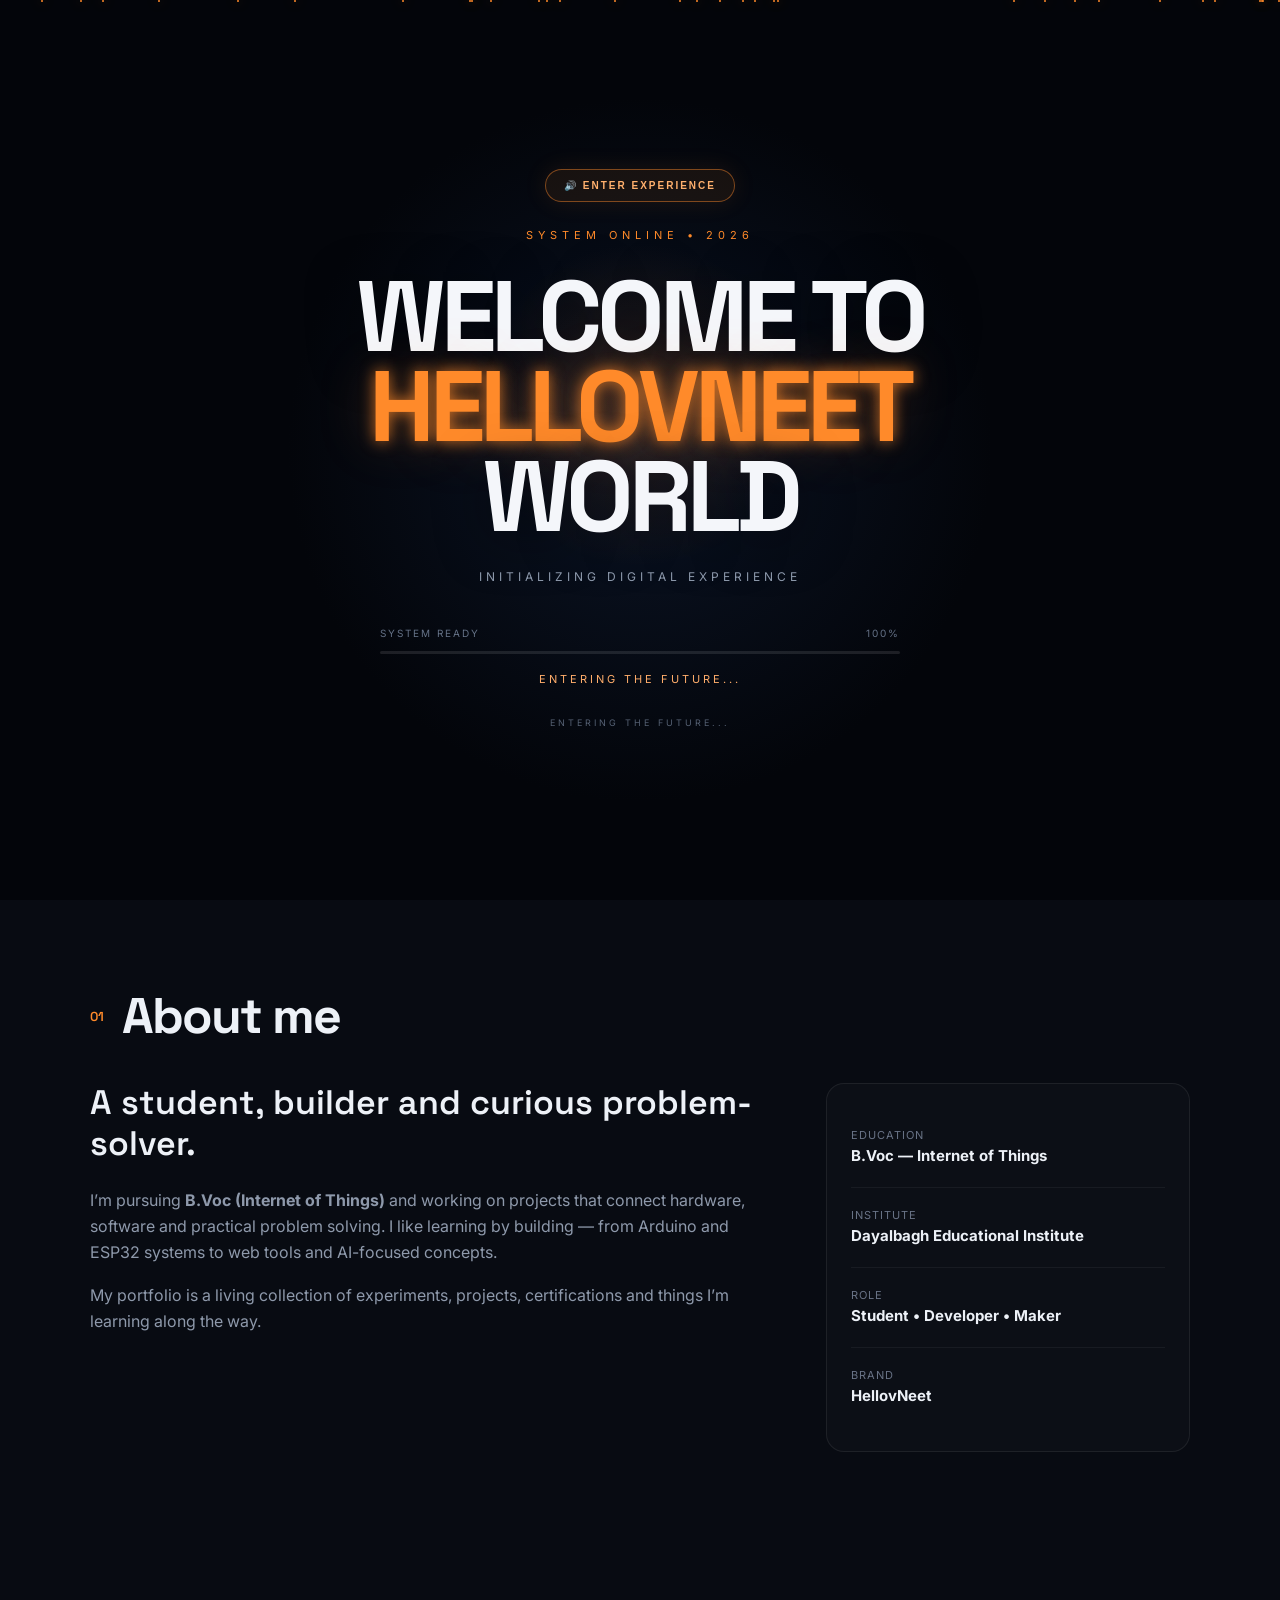
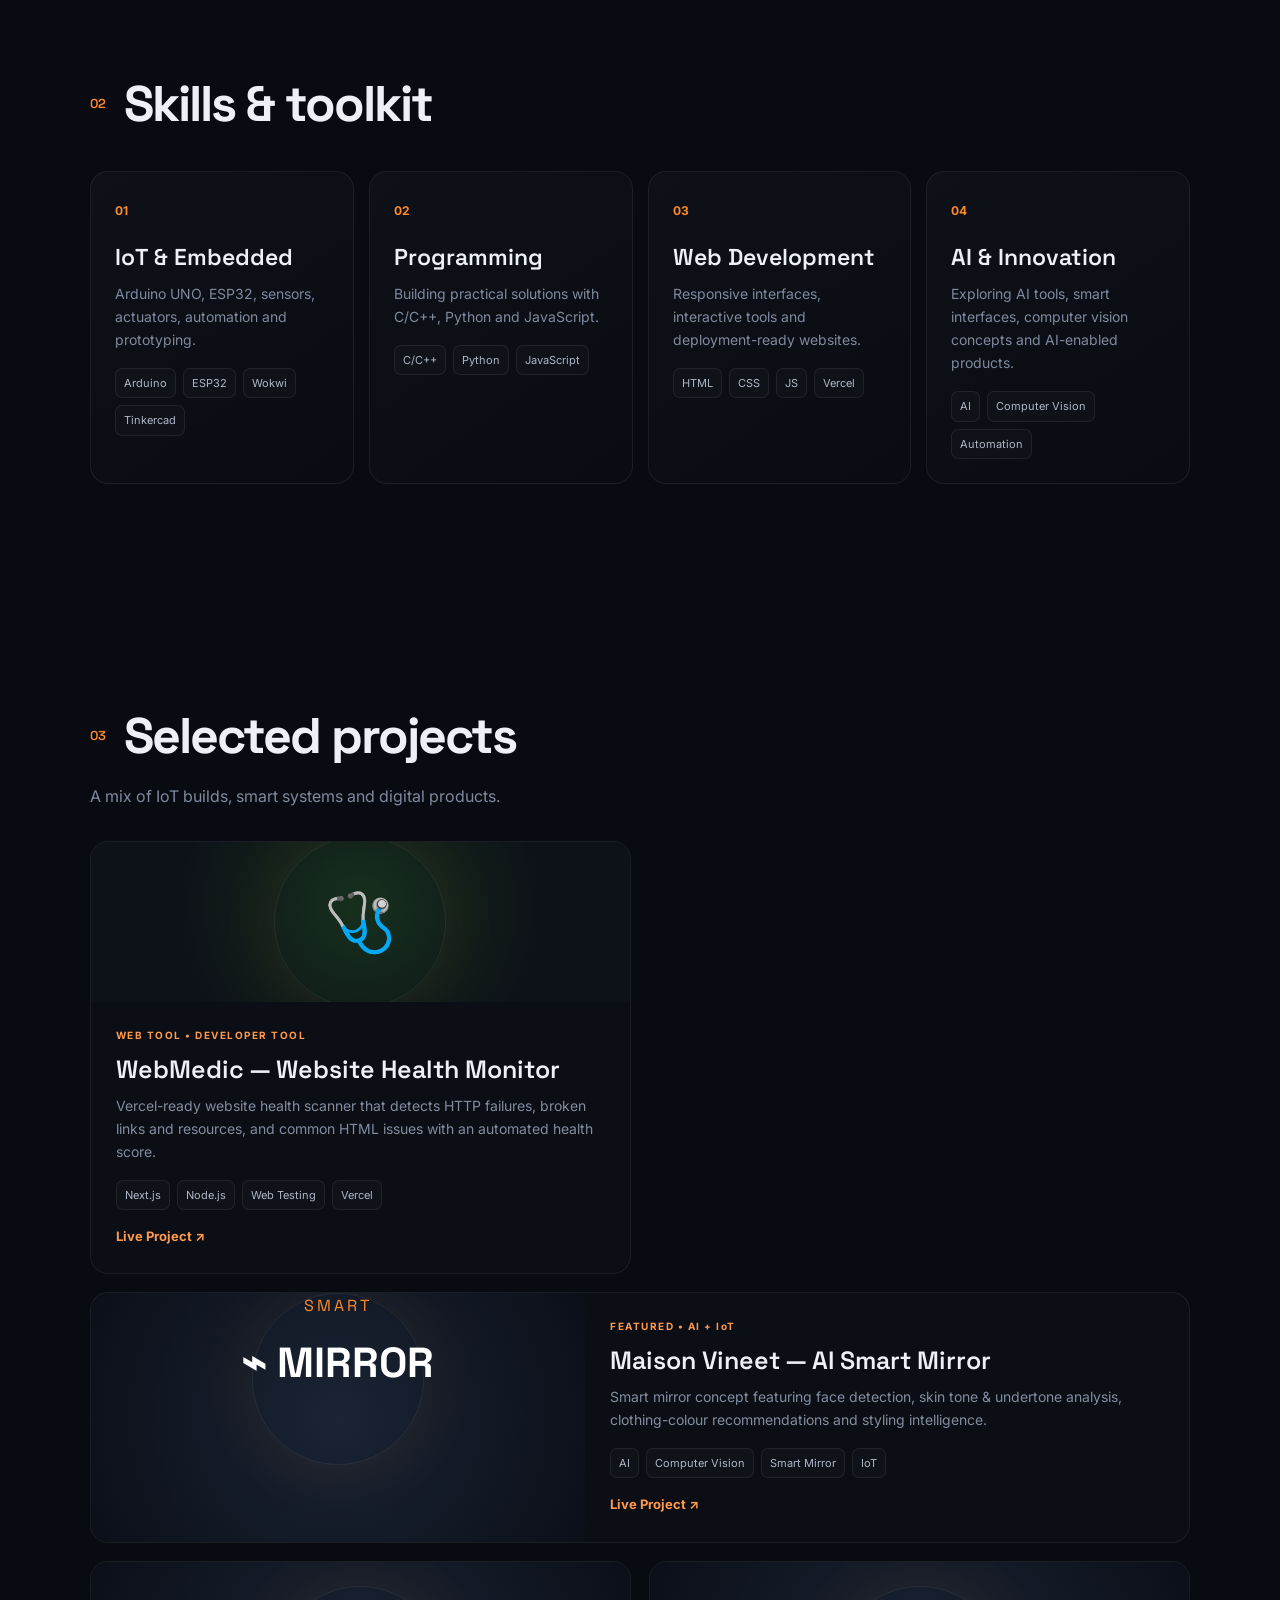
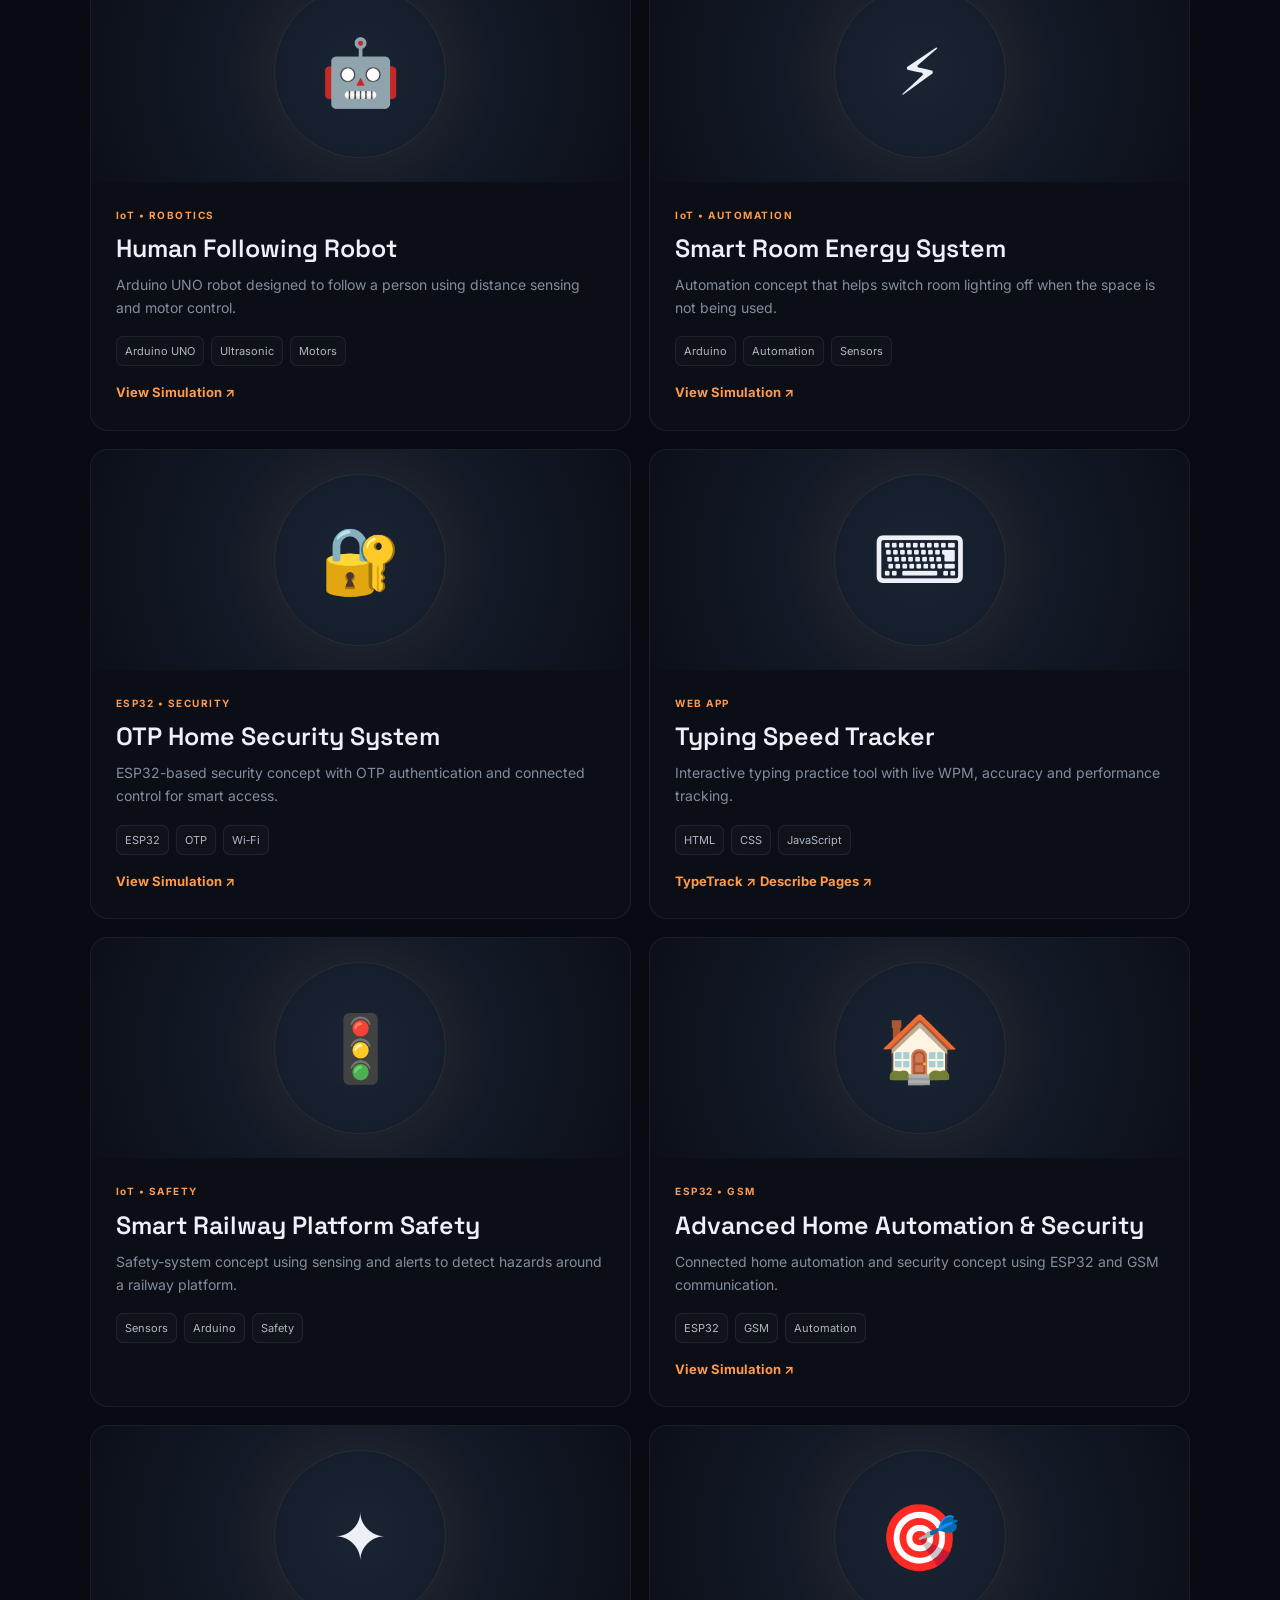
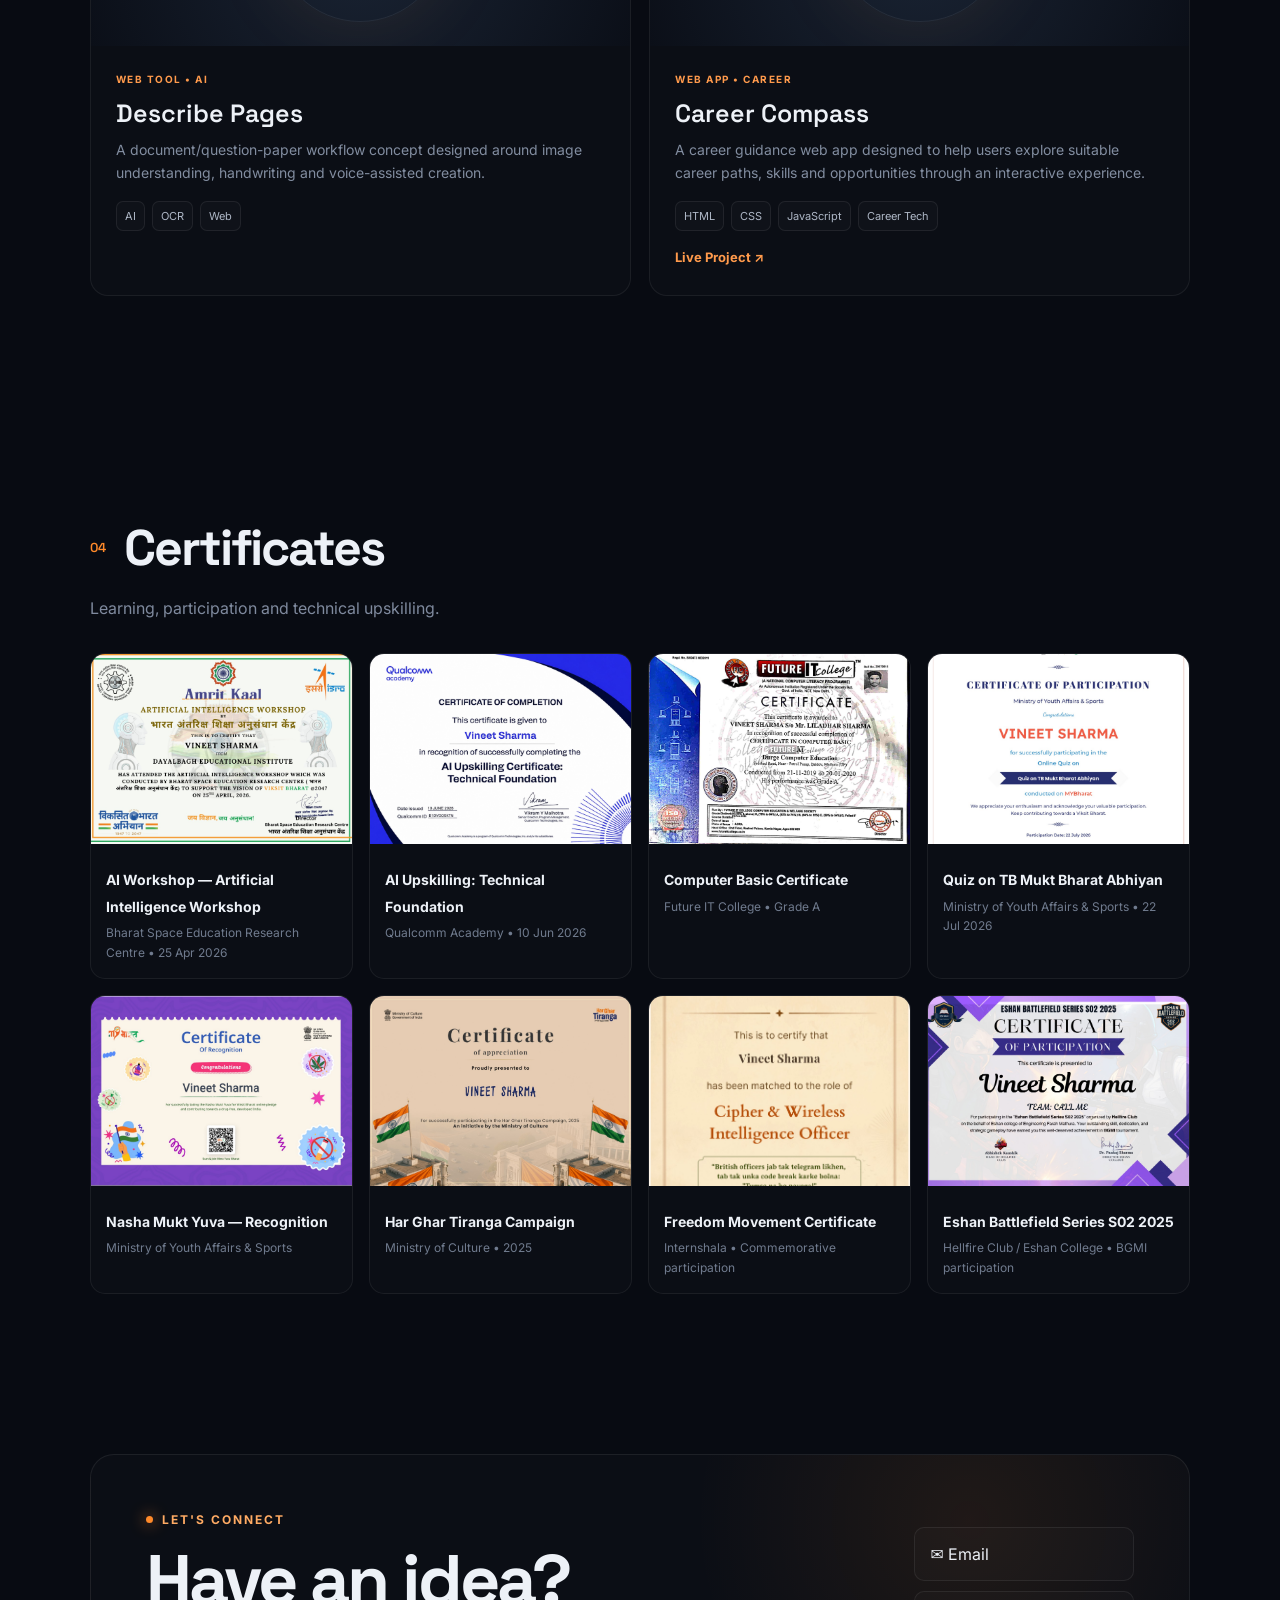
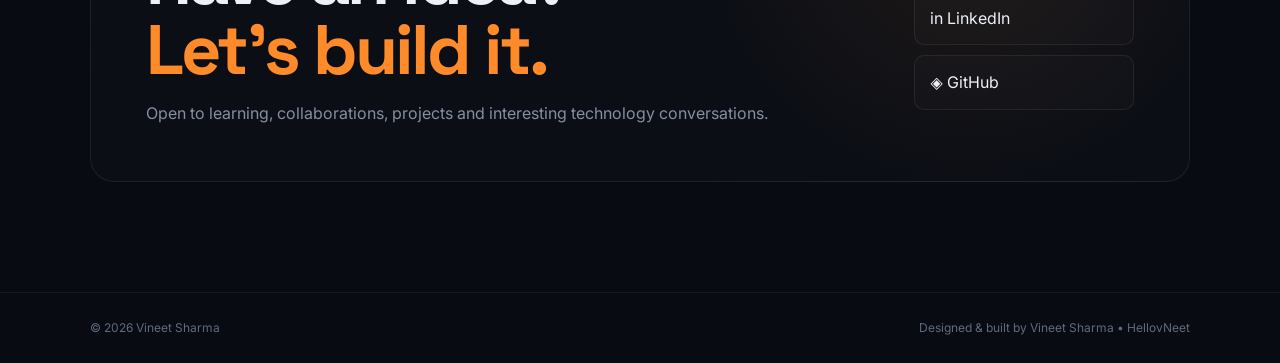
==== commit 6881ea3c: "Add files via upload" ====
--- a/index.html
+++ b/index.html
@@ -63,7 +63,48 @@
 </style>
 <style>
 .project-visual.webmedic{display:flex;align-items:center;justify-content:center;min-height:160px;font-size:58px;background:radial-gradient(circle at 50% 40%,#17301d,#0d1118 65%);}
-</style></head>
+</style>
+<style id="hellovneet-photo-motion">
+.profile-card .profile-photo{
+  animation:profileFloat 5.5s ease-in-out infinite;
+  transform-origin:50% 58%;
+  will-change:transform,filter;
+}
+.profile-card .profile-ring{
+  animation:ringFloat 5.5s ease-in-out infinite;
+  will-change:transform,box-shadow;
+}
+@keyframes profileFloat{
+  0%,100%{
+    transform:translate3d(0,0,0) rotate(-1deg) scale(1);
+    filter:brightness(1);
+  }
+  25%{
+    transform:translate3d(5px,-7px,0) rotate(1.2deg) scale(1.012);
+    filter:brightness(1.045);
+  }
+  50%{
+    transform:translate3d(0,-11px,0) rotate(0deg) scale(1.018);
+    filter:brightness(1.07);
+  }
+  75%{
+    transform:translate3d(-5px,-6px,0) rotate(-1.2deg) scale(1.012);
+    filter:brightness(1.04);
+  }
+}
+@keyframes ringFloat{
+  0%,100%{transform:translateY(0) scale(1);box-shadow:0 0 90px rgba(255,138,42,.08)}
+  50%{transform:translateY(-8px) scale(1.018);box-shadow:0 0 110px rgba(255,138,42,.14)}
+}
+@media(max-width:600px){
+  .profile-card .profile-photo{animation-duration:6s}
+  .profile-card .profile-ring{animation-duration:6s}
+}
+@media(prefers-reduced-motion:reduce){
+  .profile-card .profile-photo,.profile-card .profile-ring{animation:none!important}
+}
+</style>
+</head>
 <body>
 
 <div id="futureIntro">
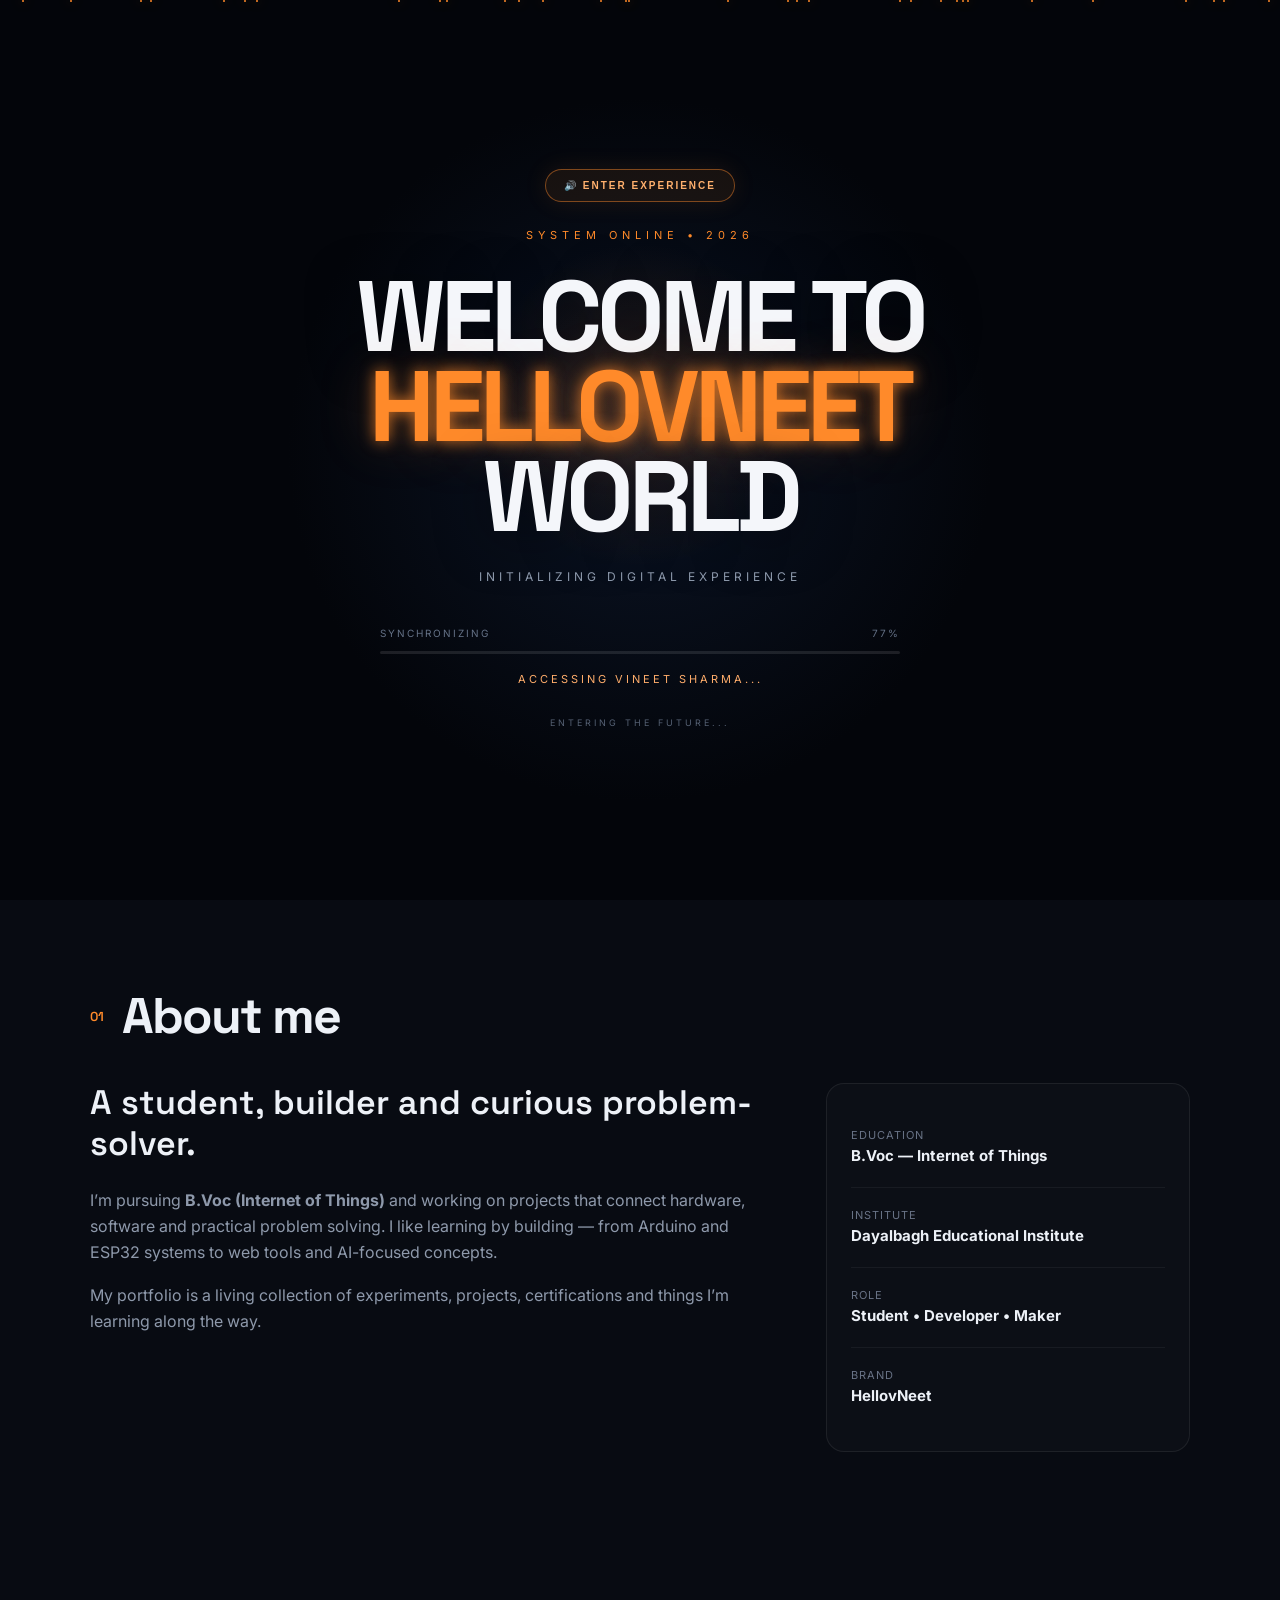
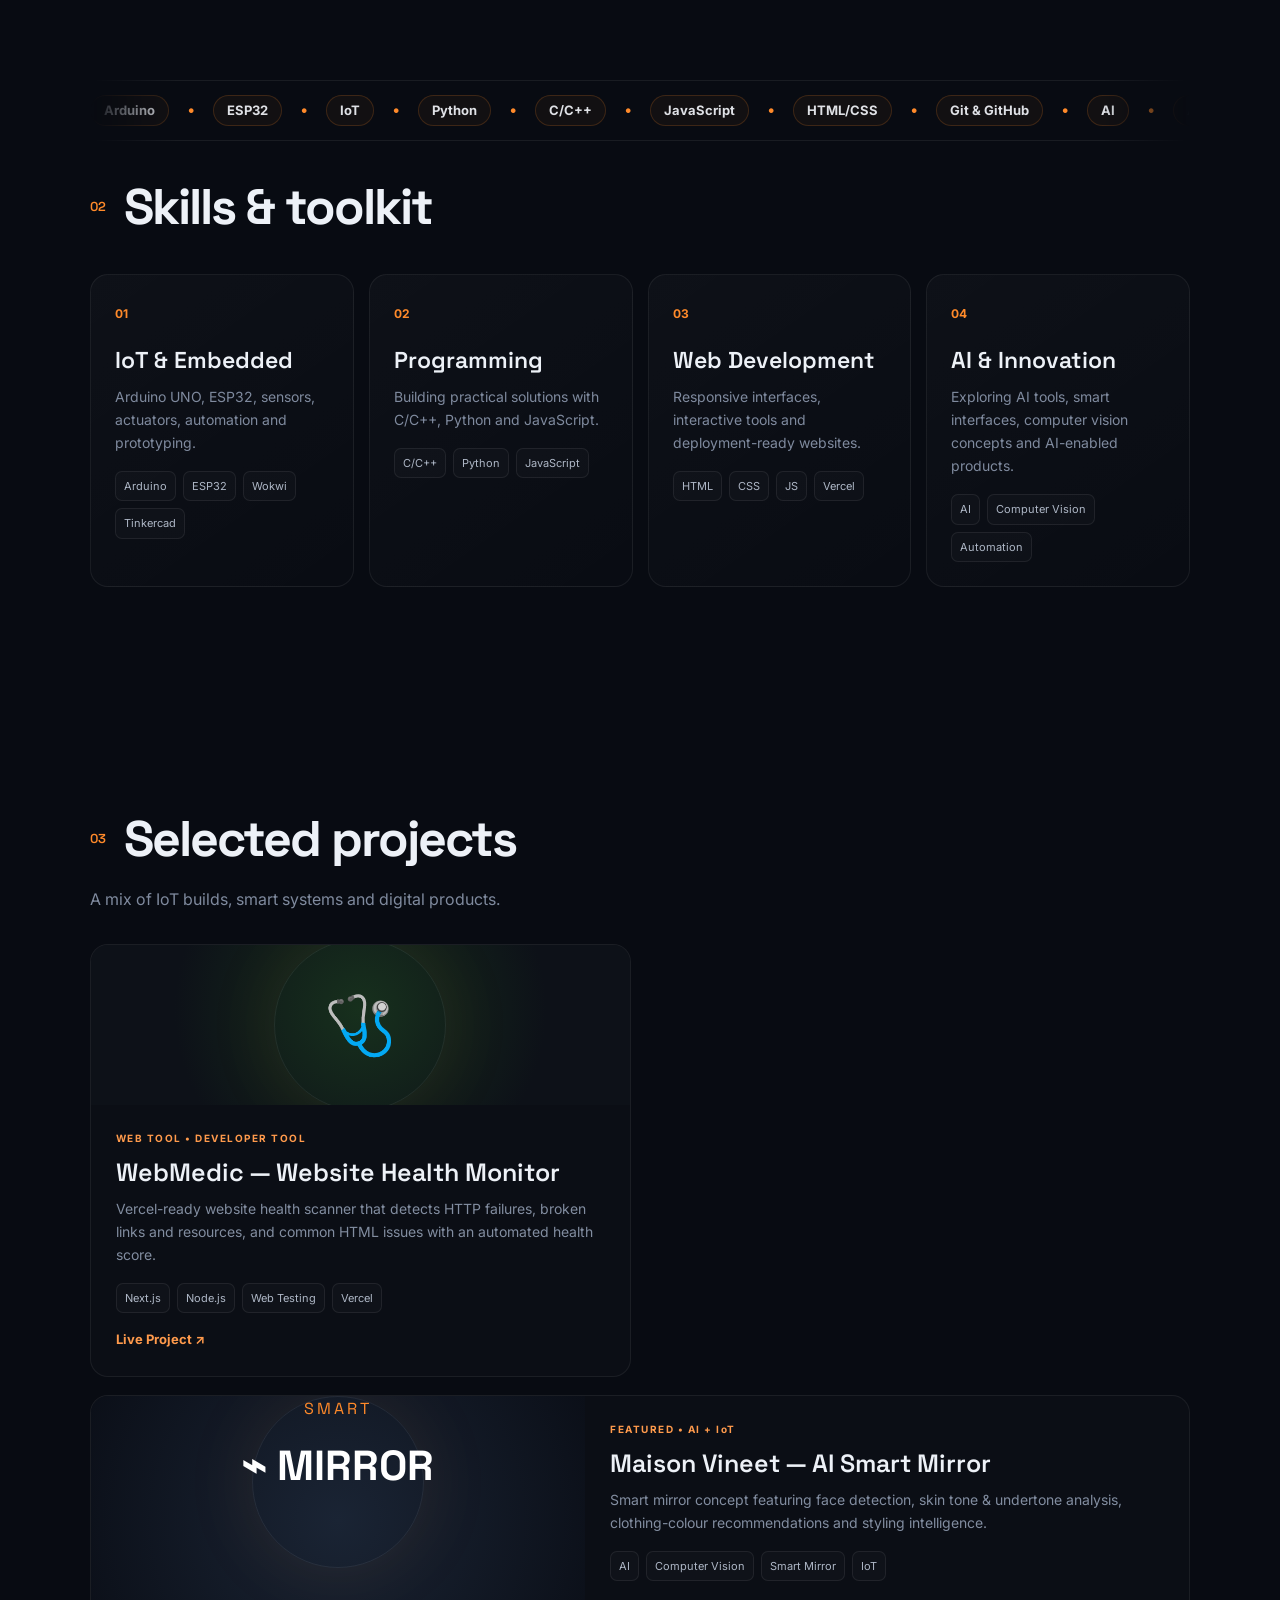
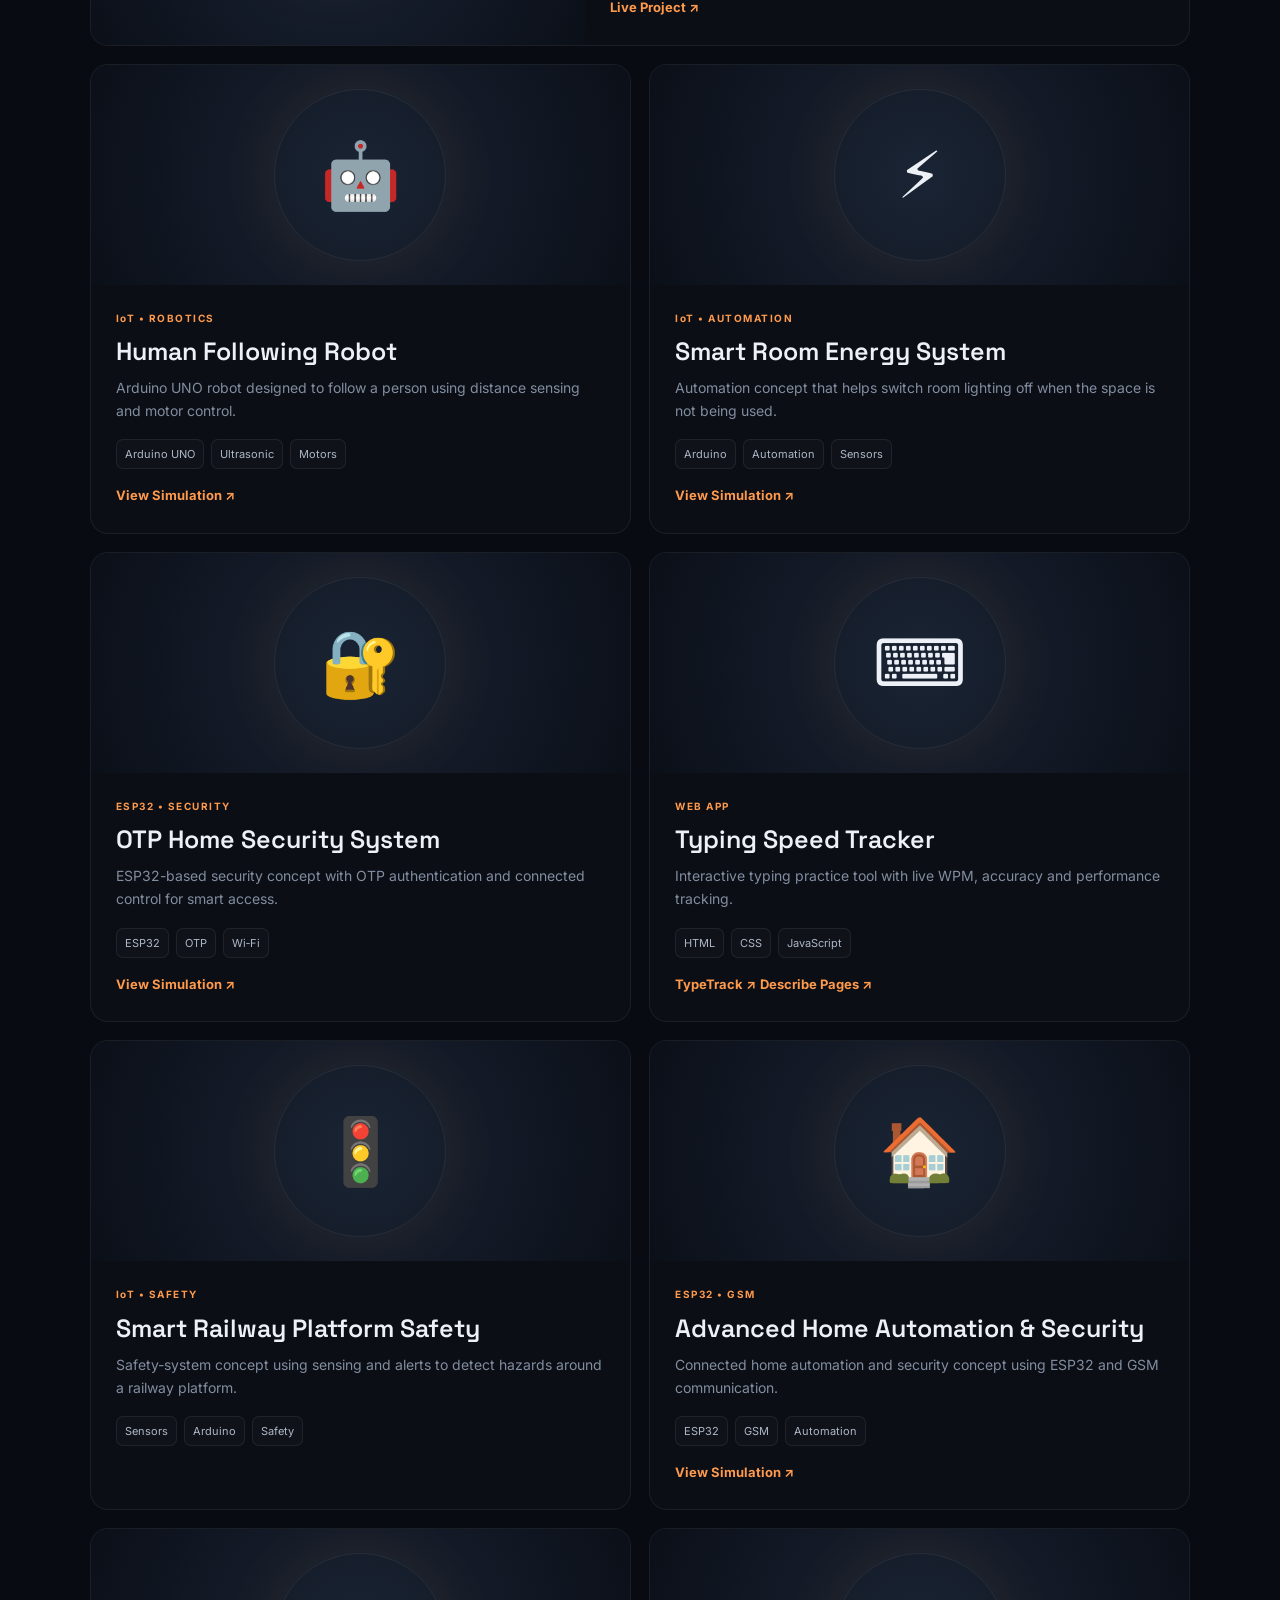
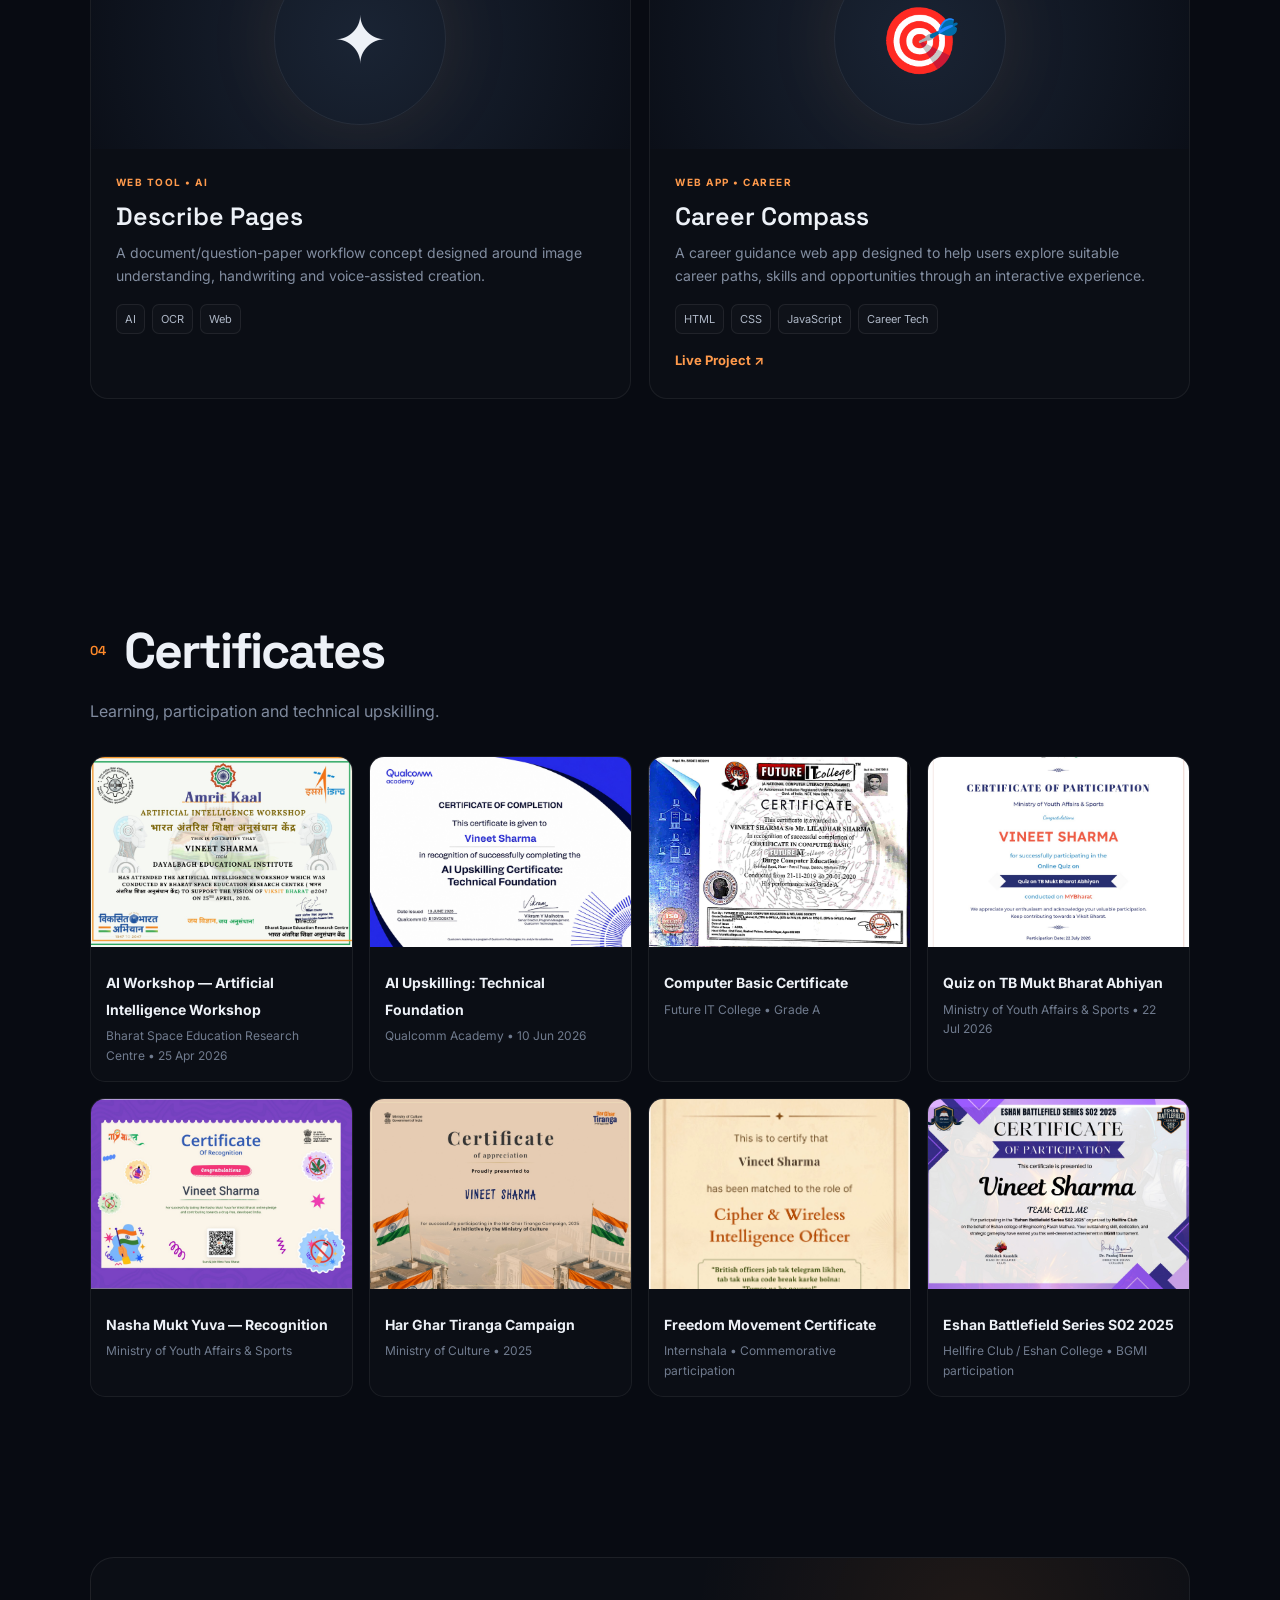
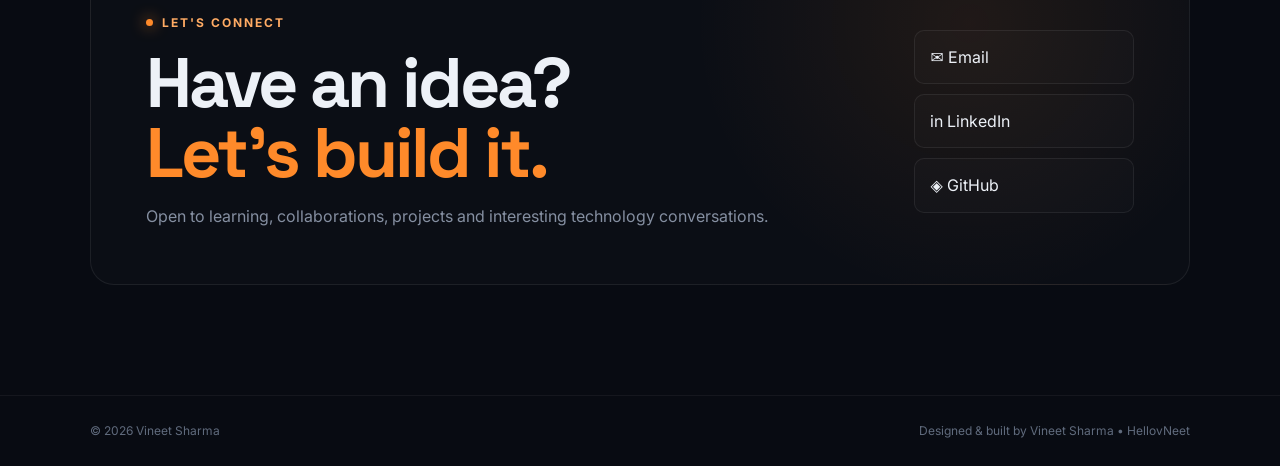
==== commit 24d486bc: "Add files via upload" ====
--- a/index.html
+++ b/index.html
@@ -104,6 +104,52 @@
   .profile-card .profile-photo,.profile-card .profile-ring{animation:none!important}
 }
 </style>
+
+<style id="hellovneet-v5-ui">
+:root{
+  --accent:#ff8a2a;--accent2:#ffb46f;--bg:#07080b;--surface:#11131a;--text:#f7f7f8;--muted:#a6a9b2;
+}
+.theme-toggle{
+  display:inline-flex;align-items:center;gap:7px;padding:9px 12px;border-radius:999px;
+  border:1px solid rgba(255,138,42,.28);background:rgba(255,138,42,.07);color:#f4f4f4;
+  cursor:pointer;font:700 11px/1 Inter,system-ui,sans-serif;transition:.25s ease;
+}
+.theme-toggle:hover{background:rgba(255,138,42,.14);transform:translateY(-1px)}
+.skills-marquee{
+  position:relative;overflow:hidden;margin:8px 0 34px;padding:14px 0;
+  border-top:1px solid rgba(255,255,255,.07);border-bottom:1px solid rgba(255,255,255,.07);
+  mask-image:linear-gradient(90deg,transparent,#000 8%,#000 92%,transparent);
+}
+.skills-track{
+  display:flex;width:max-content;align-items:center;gap:18px;white-space:nowrap;
+  animation:skillsRun 24s linear infinite;
+}
+.skills-track span{
+  font:700 13px/1 Inter,system-ui,sans-serif;color:#dfe1e6;
+  padding:8px 13px;border:1px solid rgba(255,138,42,.18);border-radius:999px;
+  background:rgba(255,138,42,.045);
+}
+.skills-track i{font-style:normal;color:var(--accent);font-size:15px}
+@keyframes skillsRun{from{transform:translateX(0)}to{transform:translateX(-50%)}}
+.skills-marquee:hover .skills-track{animation-play-state:paused}
+body.light-theme{
+  --bg:#f5f6f8;--surface:#ffffff;--text:#15171b;--muted:#5f6672;
+  background:linear-gradient(135deg,#f7f7f8,#eef0f3)!important;color:var(--text)!important;
+}
+body.light-theme .nav{background:rgba(245,246,248,.78)!important;border-bottom-color:rgba(0,0,0,.08)}
+body.light-theme .hero-card,body.light-theme .info-card,body.light-theme .skill-card,body.light-theme .project,body.light-theme .cert-card,body.light-theme .contact-box{
+  background:rgba(255,255,255,.78)!important;border-color:rgba(0,0,0,.09)!important;box-shadow:0 20px 60px rgba(0,0,0,.08);
+}
+body.light-theme .nav a,body.light-theme .brand,body.light-theme .project h3,body.light-theme .section h2{color:#15171b}
+body.light-theme .lead,body.light-theme .about p,body.light-theme .project p,body.light-theme small{color:#5f6672}
+@media(max-width:850px){
+  .theme-toggle span{display:none}
+  .theme-toggle{padding:9px 10px}
+}
+@media(prefers-reduced-motion:reduce){
+  .skills-track{animation:none!important}
+}
+</style>
 </head>
 <body>
 
@@ -136,6 +182,7 @@
       <a href="#certificates">Certificates</a>
       <a href="#contact">Contact</a>
     </nav>
+    <button id="themeToggle" class="theme-toggle" type="button" aria-label="Toggle theme" title="Toggle theme">☼ <span>Theme</span></button>
     <a class="nav-btn" href="https://github.com/hellovneet" target="_blank" rel="noopener">GitHub ↗</a>
   </header>
 
@@ -151,7 +198,7 @@
         </div>
         <div class="mini-stats">
           <div><strong>IoT</strong><small>Focus</small></div>
-          <div><strong>ESP32</strong><small>Hardware</small></div>
+          <div><strong>ESP32 • Arduino</strong><small>Hardware</small></div>
           <div><strong>AI</strong><small>Learning</small></div>
         </div>
       </div>
@@ -188,6 +235,12 @@
     </section>
 
     <section id="skills" class="section">
+      <div class="skills-marquee" aria-label="Skills">
+        <div class="skills-track">
+          <span>Arduino</span><i>•</i><span>ESP32</span><i>•</i><span>IoT</span><i>•</i><span>Python</span><i>•</i><span>C/C++</span><i>•</i><span>JavaScript</span><i>•</i><span>HTML/CSS</span><i>•</i><span>Git & GitHub</span><i>•</i><span>AI</span><i>•</i>
+          <span>Arduino</span><i>•</i><span>ESP32</span><i>•</i><span>IoT</span><i>•</i><span>Python</span><i>•</i><span>C/C++</span><i>•</i><span>JavaScript</span><i>•</i><span>HTML/CSS</span><i>•</i><span>Git & GitHub</span><i>•</i><span>AI</span><i>•</i>
+        </div>
+      </div>
       <div class="section-head"><span>02</span><h2>Skills & toolkit</h2></div>
       <div class="skills-grid">
         <div class="skill"><b>01</b><h3>IoT & Embedded</h3><p>Arduino UNO, ESP32, sensors, actuators, automation and prototyping.</p><div class="tags"><i>Arduino</i><i>ESP32</i><i>Wokwi</i><i>Tinkercad</i></div></div>
@@ -466,5 +519,26 @@
   requestAnimationFrame(animate);
 })();
 </script>
+
+<script id="hellovneet-theme-engine">
+(() => {
+  const btn=document.getElementById('themeToggle');
+  if(!btn) return;
+  const key='hellovneet-theme';
+  const saved=localStorage.getItem(key);
+  if(saved==='light') document.body.classList.add('light-theme');
+  function sync(){
+    const light=document.body.classList.contains('light-theme');
+    btn.innerHTML=light?'☾ <span>Dark</span>':'☼ <span>Light</span>';
+    btn.setAttribute('aria-label',light?'Switch to dark theme':'Switch to light theme');
+  }
+  sync();
+  btn.addEventListener('click',()=>{
+    document.body.classList.toggle('light-theme');
+    localStorage.setItem(key,document.body.classList.contains('light-theme')?'light':'dark');
+    sync();
+  });
+})();
+</script>
 </body>
 </html>
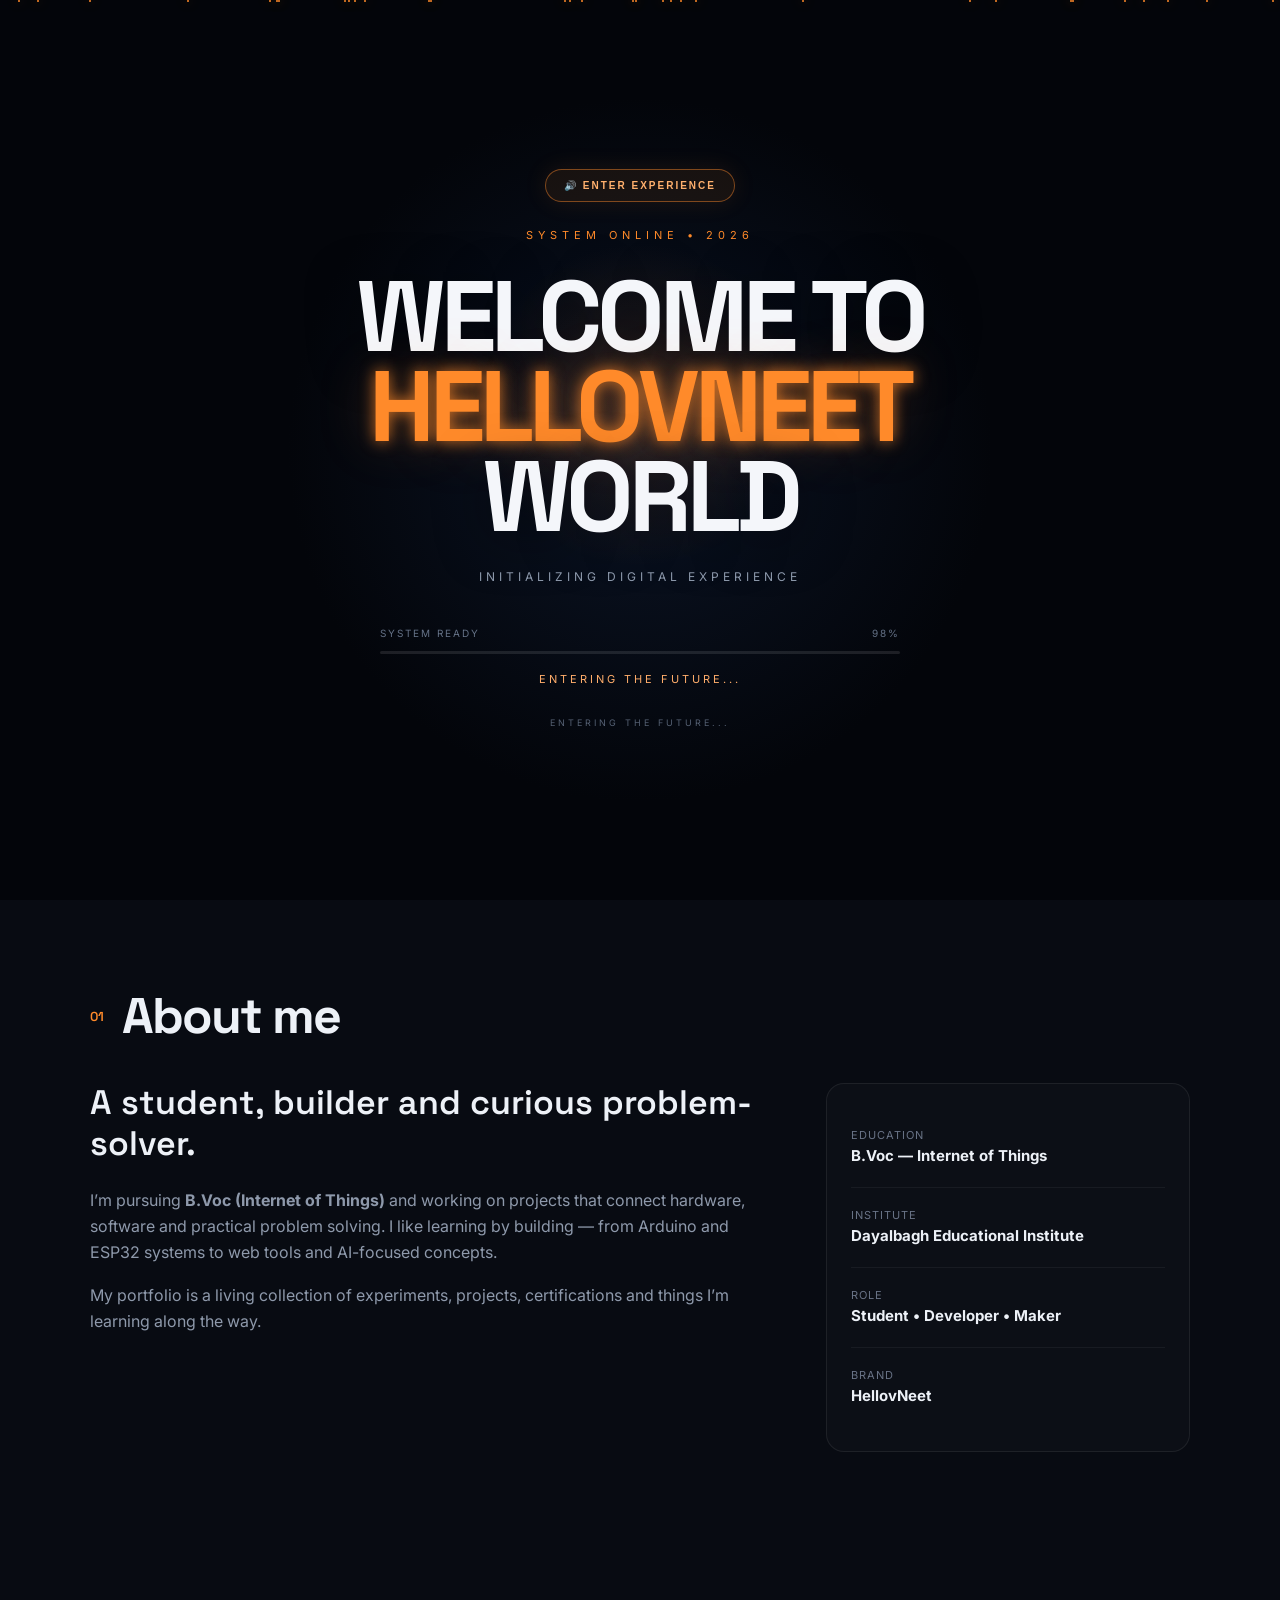
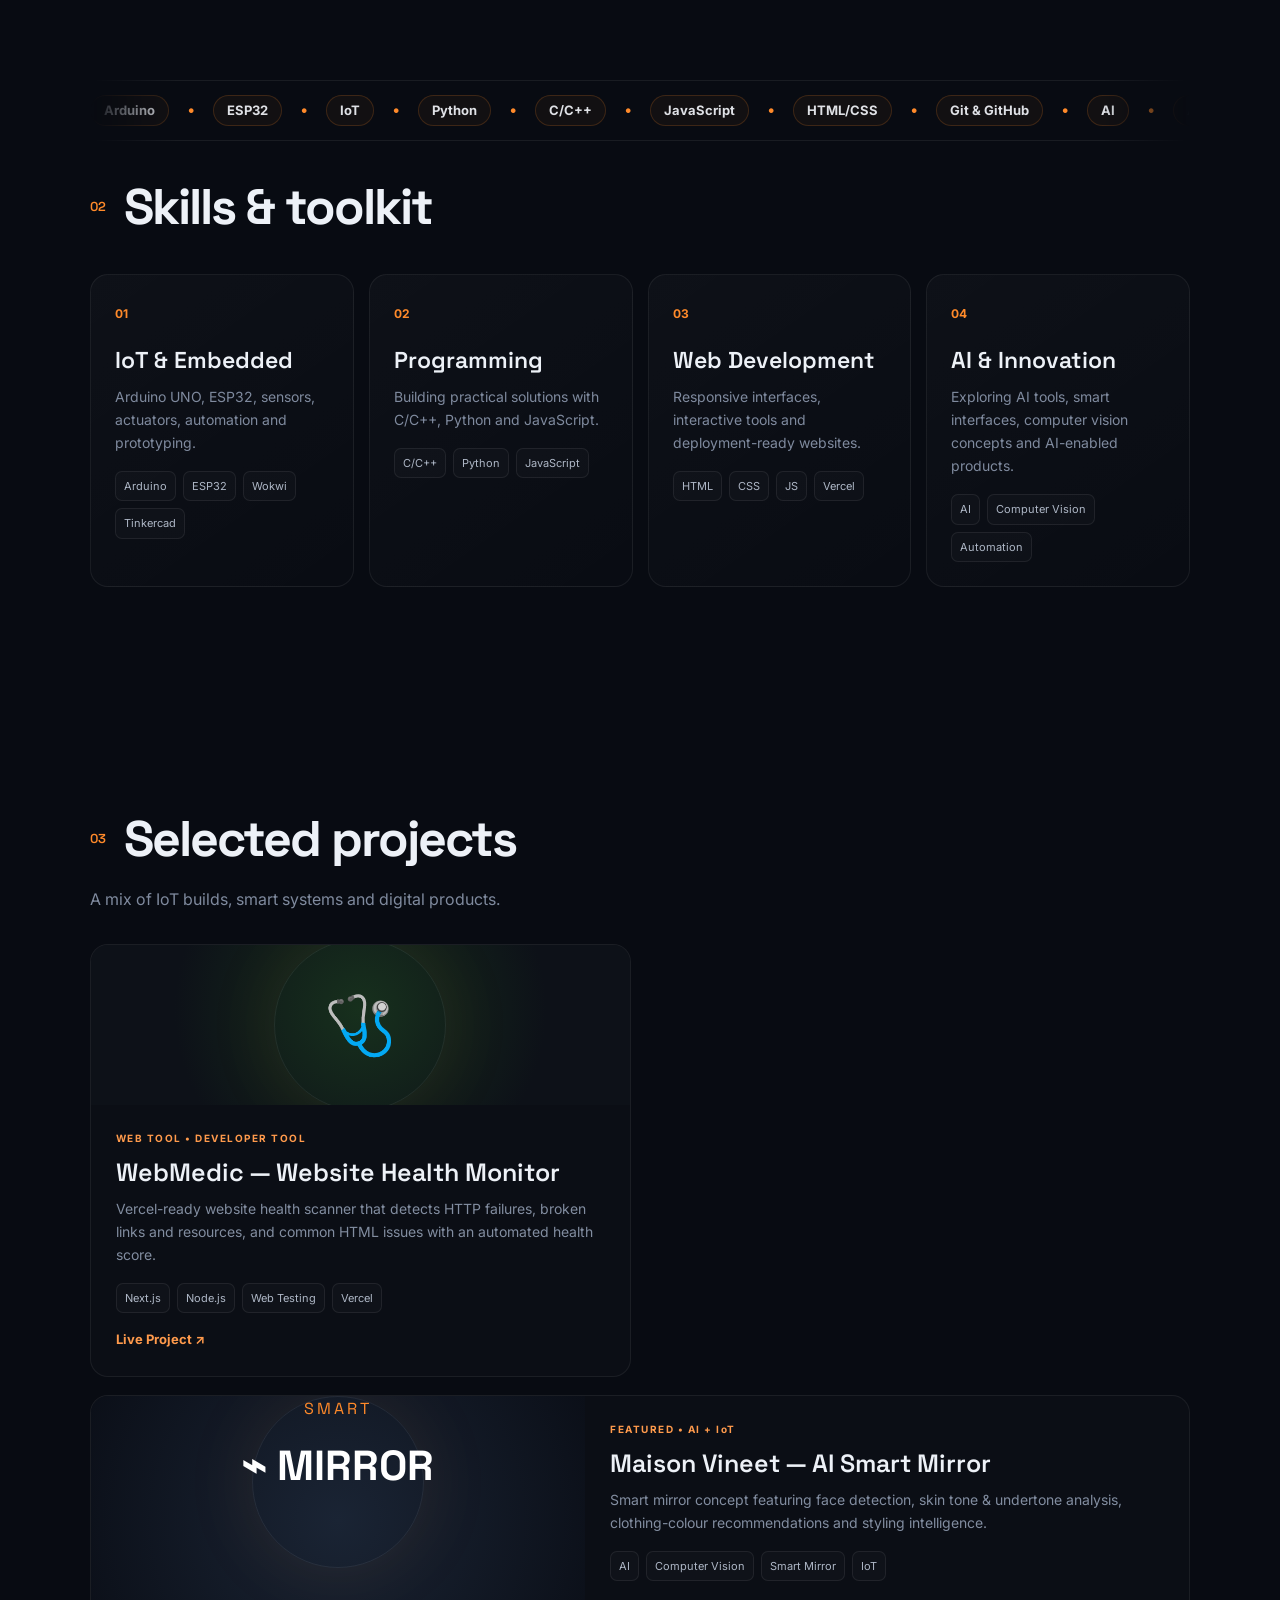
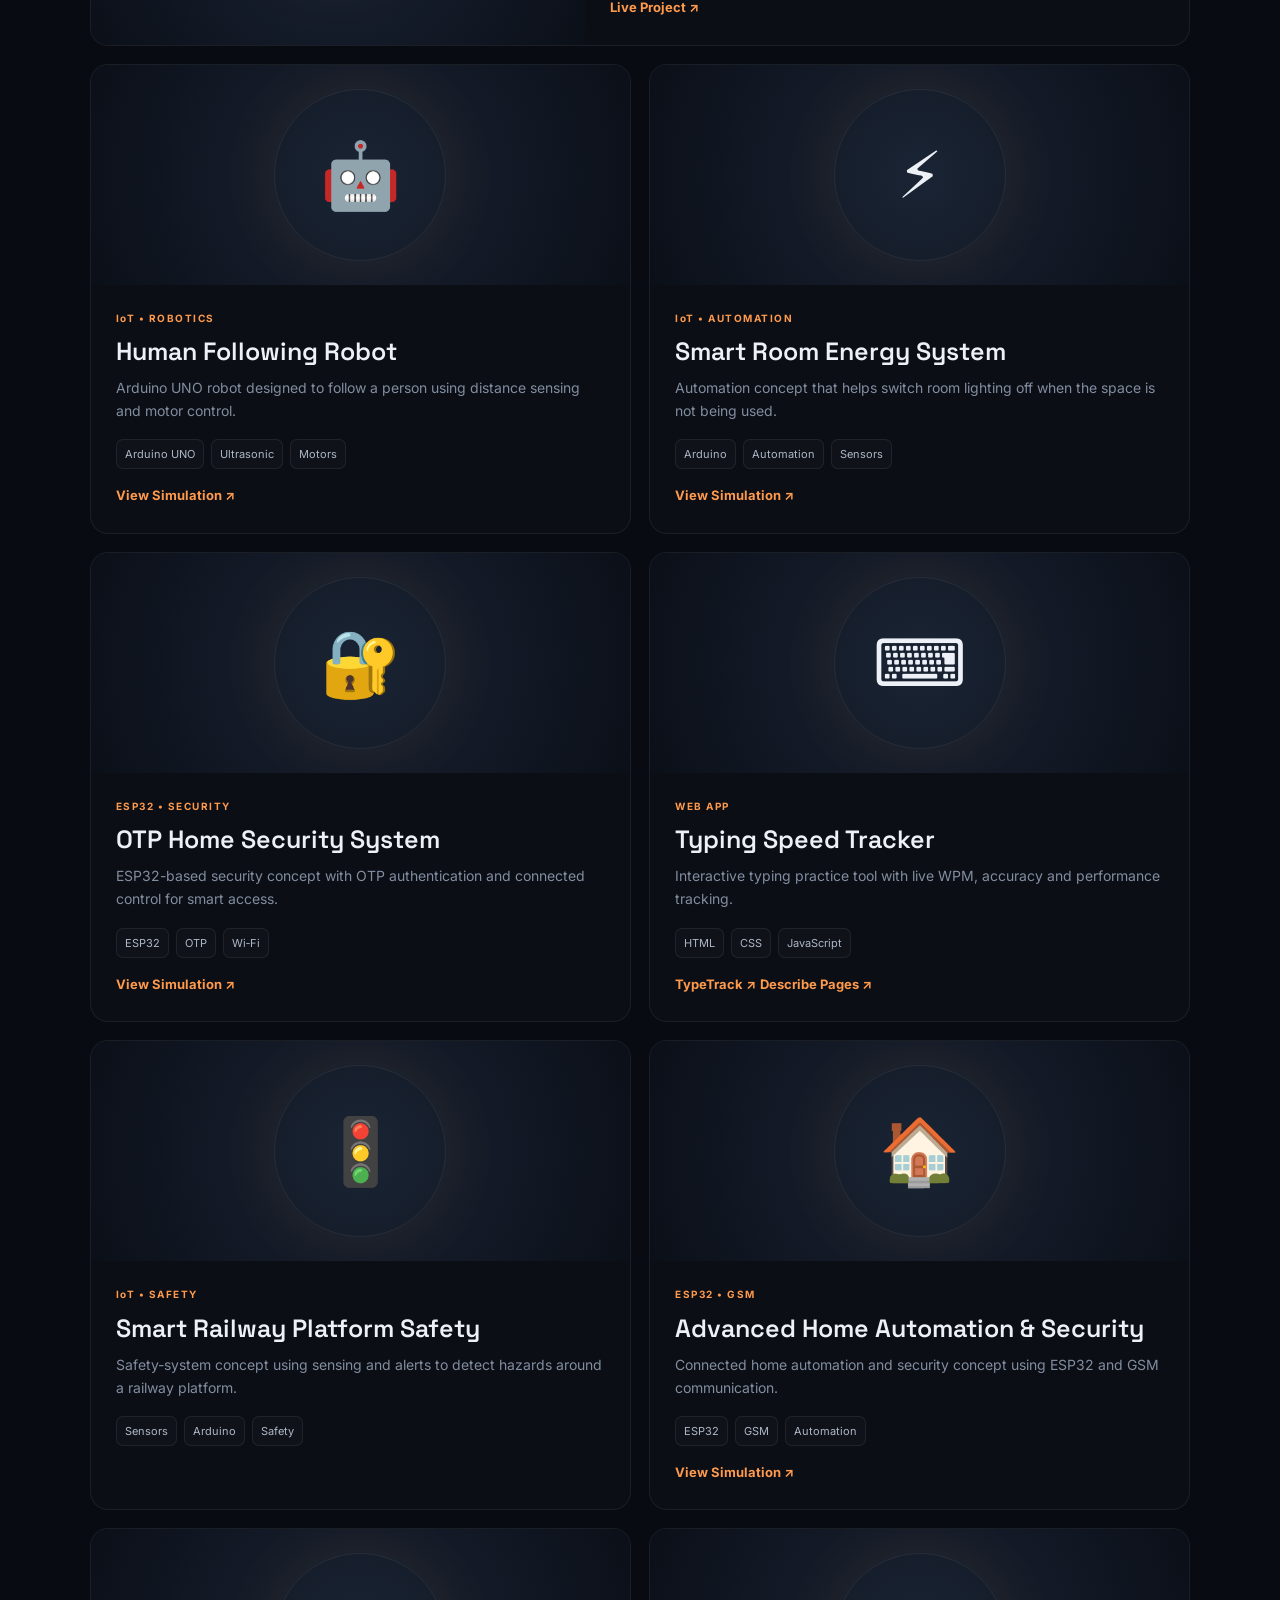
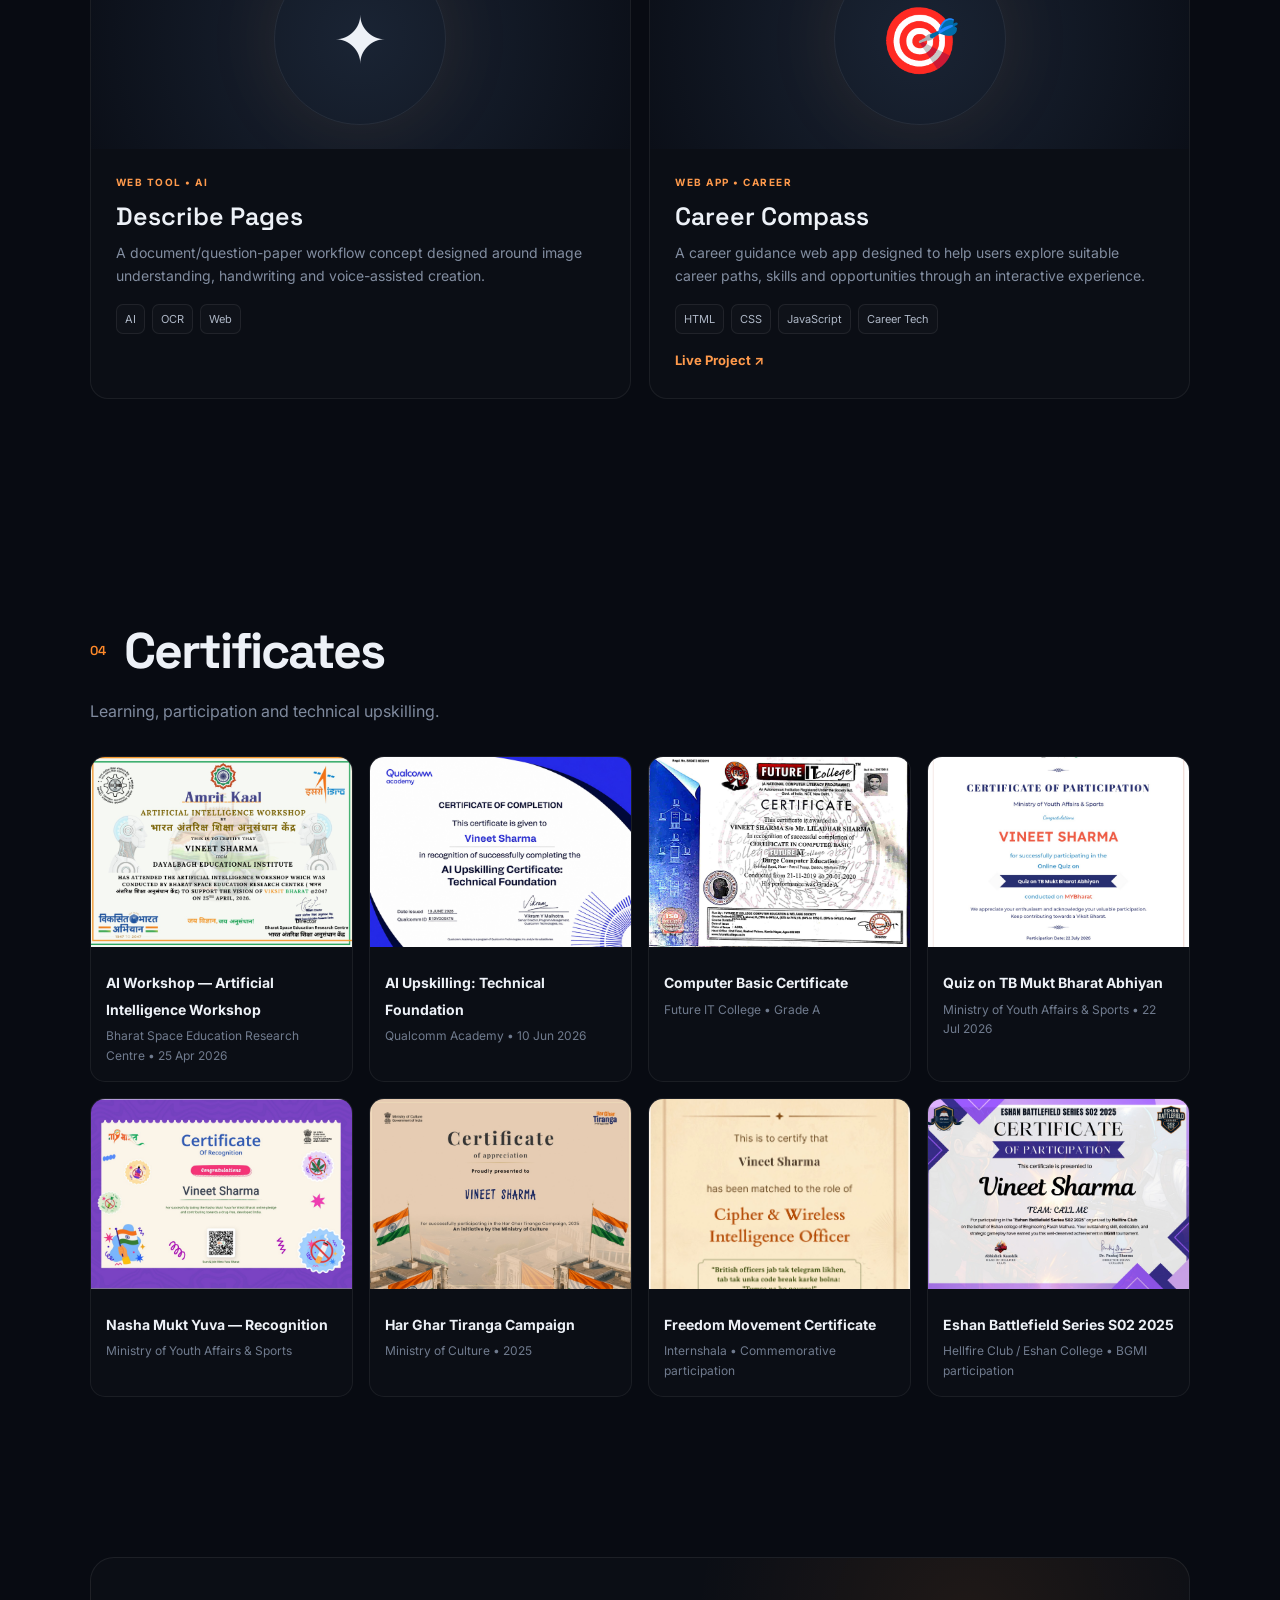
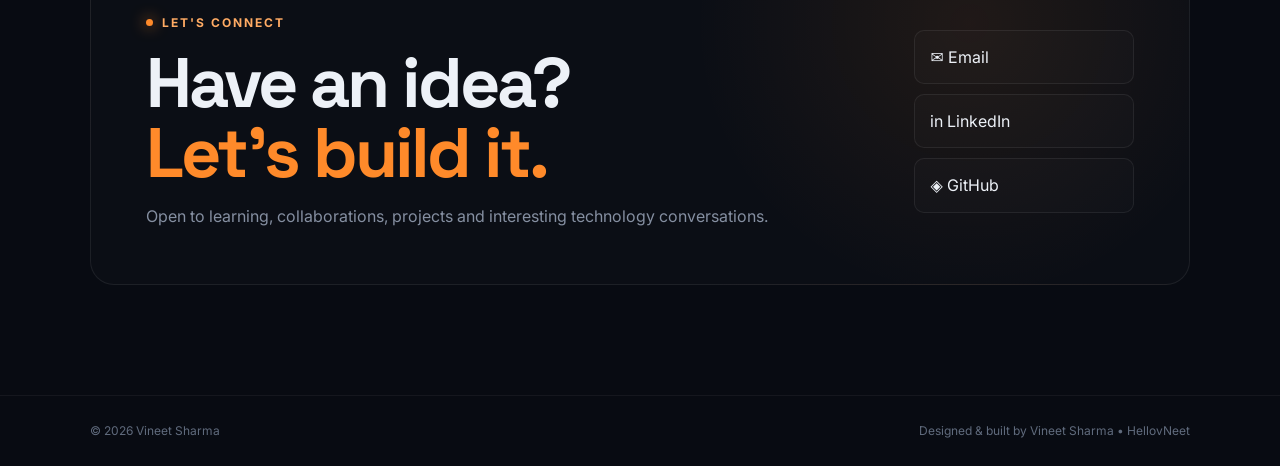
==== commit 354897f4: "Add files via upload" ====
--- a/index.html
+++ b/index.html
@@ -148,6 +148,102 @@
 }
 @media(prefers-reduced-motion:reduce){
   .skills-track{animation:none!important}
+}
+</style>
+
+<style id="hellovneet-v6-light">
+body.light-theme{
+  --bg:#f4f1eb;
+  --surface:#fffdf9;
+  --text:#17181b;
+  --muted:#62656d;
+  background:
+    radial-gradient(700px 420px at 85% 0%,rgba(255,138,42,.13),transparent 65%),
+    radial-gradient(600px 380px at -10% 35%,rgba(255,184,112,.10),transparent 65%),
+    #f4f1eb!important;
+  color:#17181b!important;
+}
+body.light-theme:before{opacity:.012;background-image:linear-gradient(rgba(30,30,30,.35) 1px,transparent 1px),linear-gradient(90deg,rgba(30,30,30,.35) 1px,transparent 1px)}
+body.light-theme .nav{
+  background:rgba(244,241,235,.84)!important;
+  border-bottom:1px solid rgba(20,20,20,.09)!important;
+  box-shadow:0 8px 30px rgba(20,20,20,.04);
+}
+body.light-theme .nav a,
+body.light-theme .brand,
+body.light-theme .hero h1,
+body.light-theme .section h2,
+body.light-theme .section h3,
+body.light-theme .project h3,
+body.light-theme .project-body,
+body.light-theme .about-grid strong,
+body.light-theme .info-card strong,
+body.light-theme .skill-card strong,
+body.light-theme .cert-card strong,
+body.light-theme footer{
+  color:#17181b!important;
+}
+body.light-theme .hero .lead,
+body.light-theme .about p,
+body.light-theme .project p,
+body.light-theme .skill-card p,
+body.light-theme .cert-card p,
+body.light-theme .section-head,
+body.light-theme .mini-stats small{
+  color:#5d626b!important;
+}
+body.light-theme .hero-card,
+body.light-theme .info-card,
+body.light-theme .skill-card,
+body.light-theme .project,
+body.light-theme .cert-card,
+body.light-theme .contact-box{
+  background:rgba(255,253,249,.88)!important;
+  border:1px solid rgba(28,30,34,.11)!important;
+  box-shadow:0 18px 50px rgba(28,30,34,.09),inset 0 1px rgba(255,255,255,.8);
+}
+body.light-theme .project:hover{
+  border-color:rgba(255,138,42,.34)!important;
+  box-shadow:0 24px 65px rgba(28,30,34,.12),0 0 28px rgba(255,138,42,.08);
+}
+body.light-theme .btn.ghost{
+  color:#17181b!important;
+  border-color:rgba(28,30,34,.17)!important;
+  background:rgba(255,255,255,.5)!important;
+}
+body.light-theme .btn.ghost:hover{border-color:rgba(255,138,42,.4)!important}
+body.light-theme .tags i,
+body.light-theme .skills-track span{
+  color:#30333a!important;
+  background:rgba(255,138,42,.08)!important;
+  border-color:rgba(255,138,42,.22)!important;
+}
+body.light-theme .theme-toggle{
+  color:#17181b!important;
+  background:rgba(255,138,42,.09)!important;
+  border-color:rgba(255,138,42,.28)!important;
+}
+body.light-theme .nav-btn,
+body.light-theme .btn.primary{
+  color:#fff!important;
+}
+body.light-theme .project-link{color:#c85d00!important}
+body.light-theme .section-head>span,
+body.light-theme .eyebrow{color:#c85d00!important}
+body.light-theme .profile-ring{
+  border-color:rgba(200,93,0,.18)!important;
+  box-shadow:0 0 80px rgba(255,138,42,.10)!important;
+}
+body.light-theme .orbit-track{border-color:rgba(200,93,0,.18)!important}
+body.light-theme .orbit-chip{
+  color:#202126!important;
+  background:rgba(255,253,249,.92)!important;
+  border-color:rgba(200,93,0,.30)!important;
+  box-shadow:0 6px 20px rgba(30,30,30,.10),0 0 15px rgba(255,138,42,.08);
+}
+body.light-theme .progress{background:#ff8a2a!important}
+@media(max-width:850px){
+  body.light-theme .menu{color:#17181b!important}
 }
 </style>
 </head>
@@ -540,5 +636,25 @@
   });
 })();
 </script>
+
+<script id="hellovneet-v6-theme-engine">
+(() => {
+  const btn=document.getElementById('themeToggle');
+  if(!btn) return;
+  const key='hellovneet-theme';
+  const apply=mode=>{
+    document.body.classList.toggle('light-theme',mode==='light');
+    btn.innerHTML=mode==='light'?'☾ <span>Dark</span>':'☀ <span>Light</span>';
+    btn.setAttribute('aria-label',mode==='light'?'Switch to dark theme':'Switch to light theme');
+  };
+  let mode=localStorage.getItem(key)||'dark';
+  apply(mode);
+  btn.addEventListener('click',()=>{
+    mode=document.body.classList.contains('light-theme')?'dark':'light';
+    localStorage.setItem(key,mode);
+    apply(mode);
+  });
+})();
+</script>
 </body>
 </html>
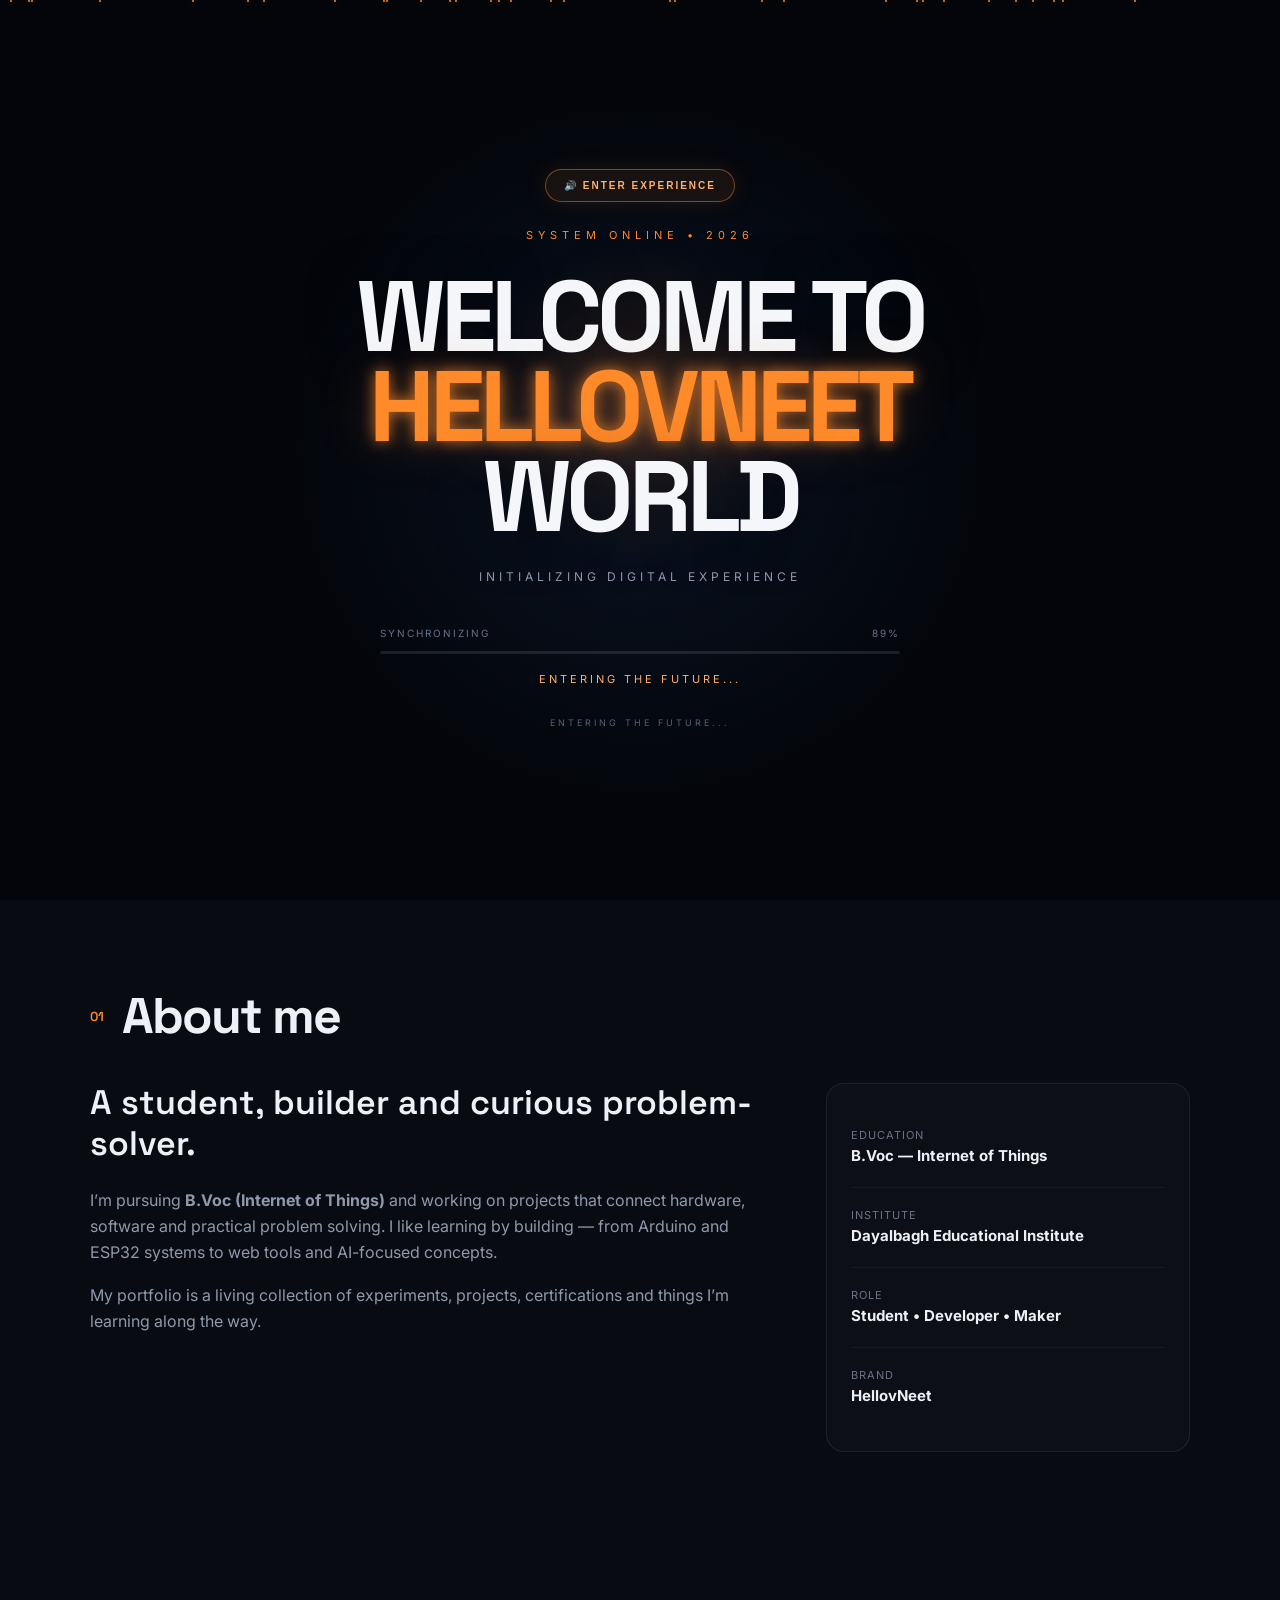
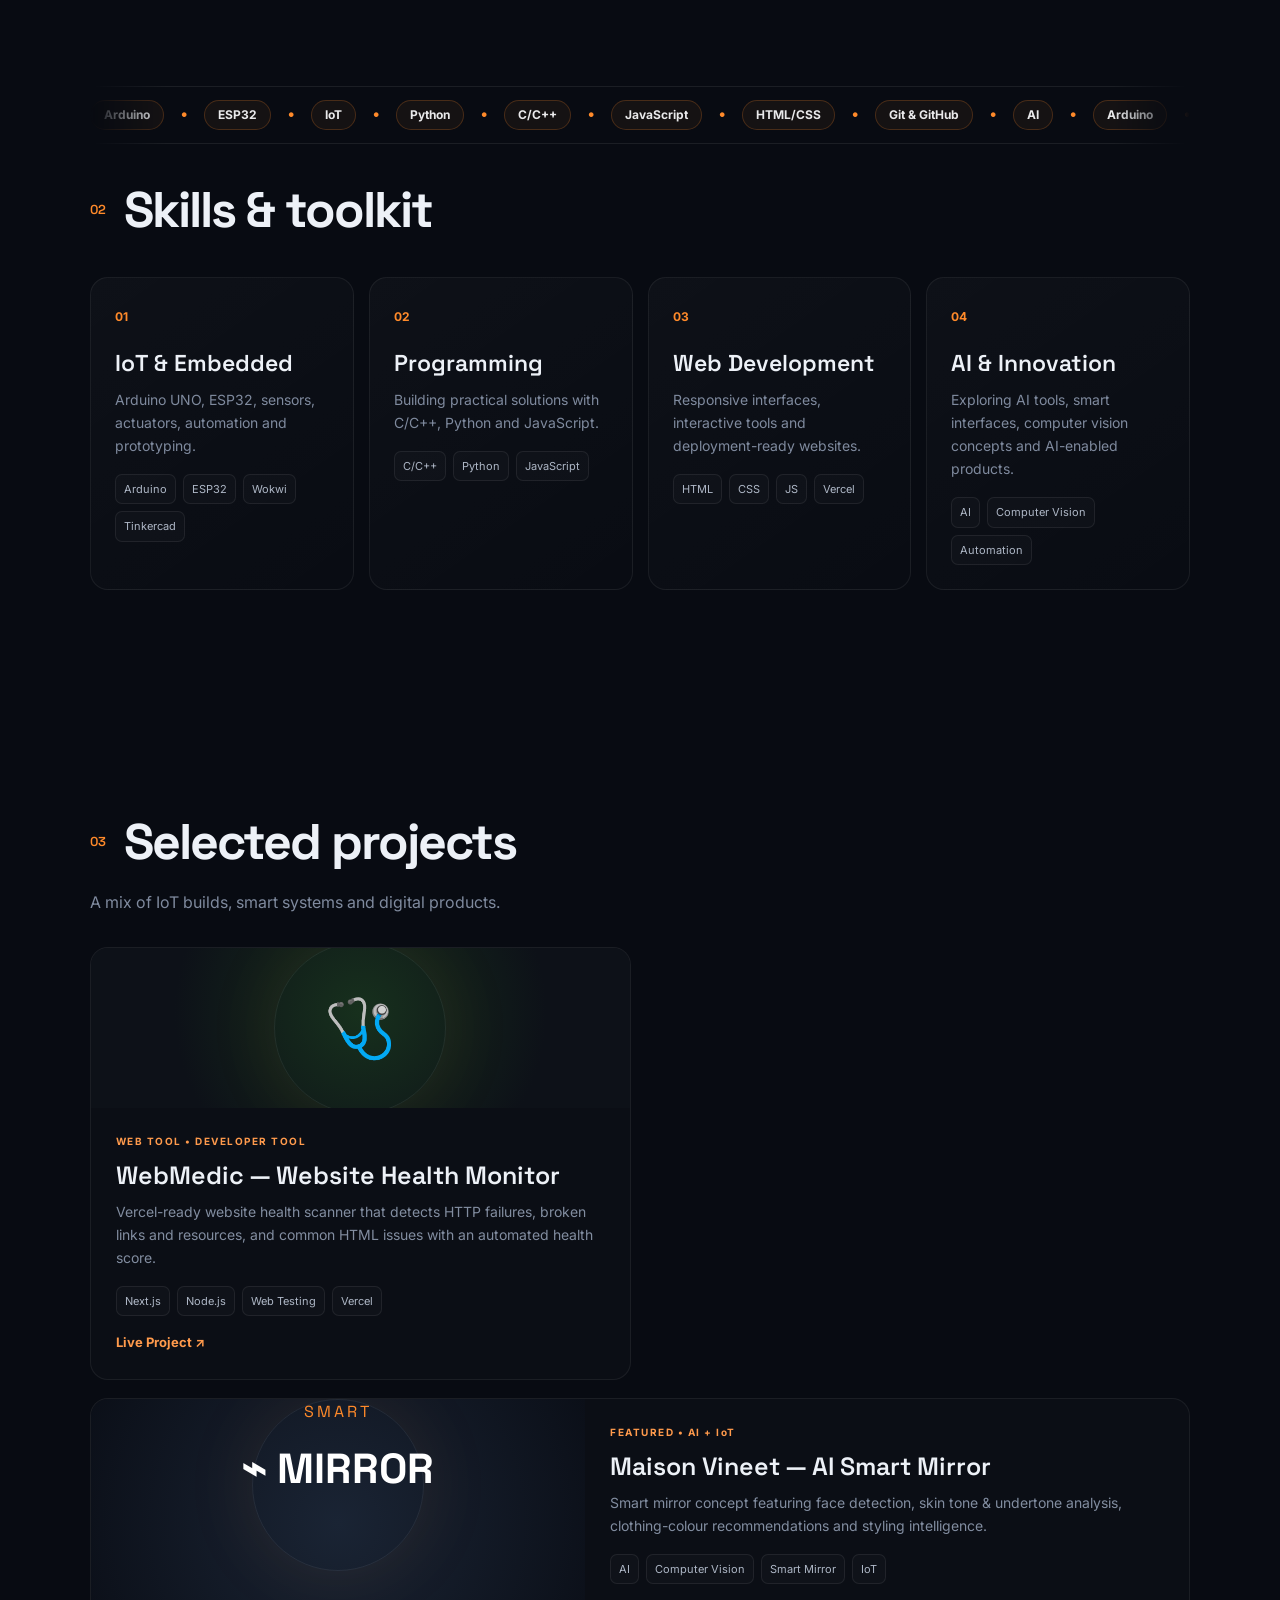
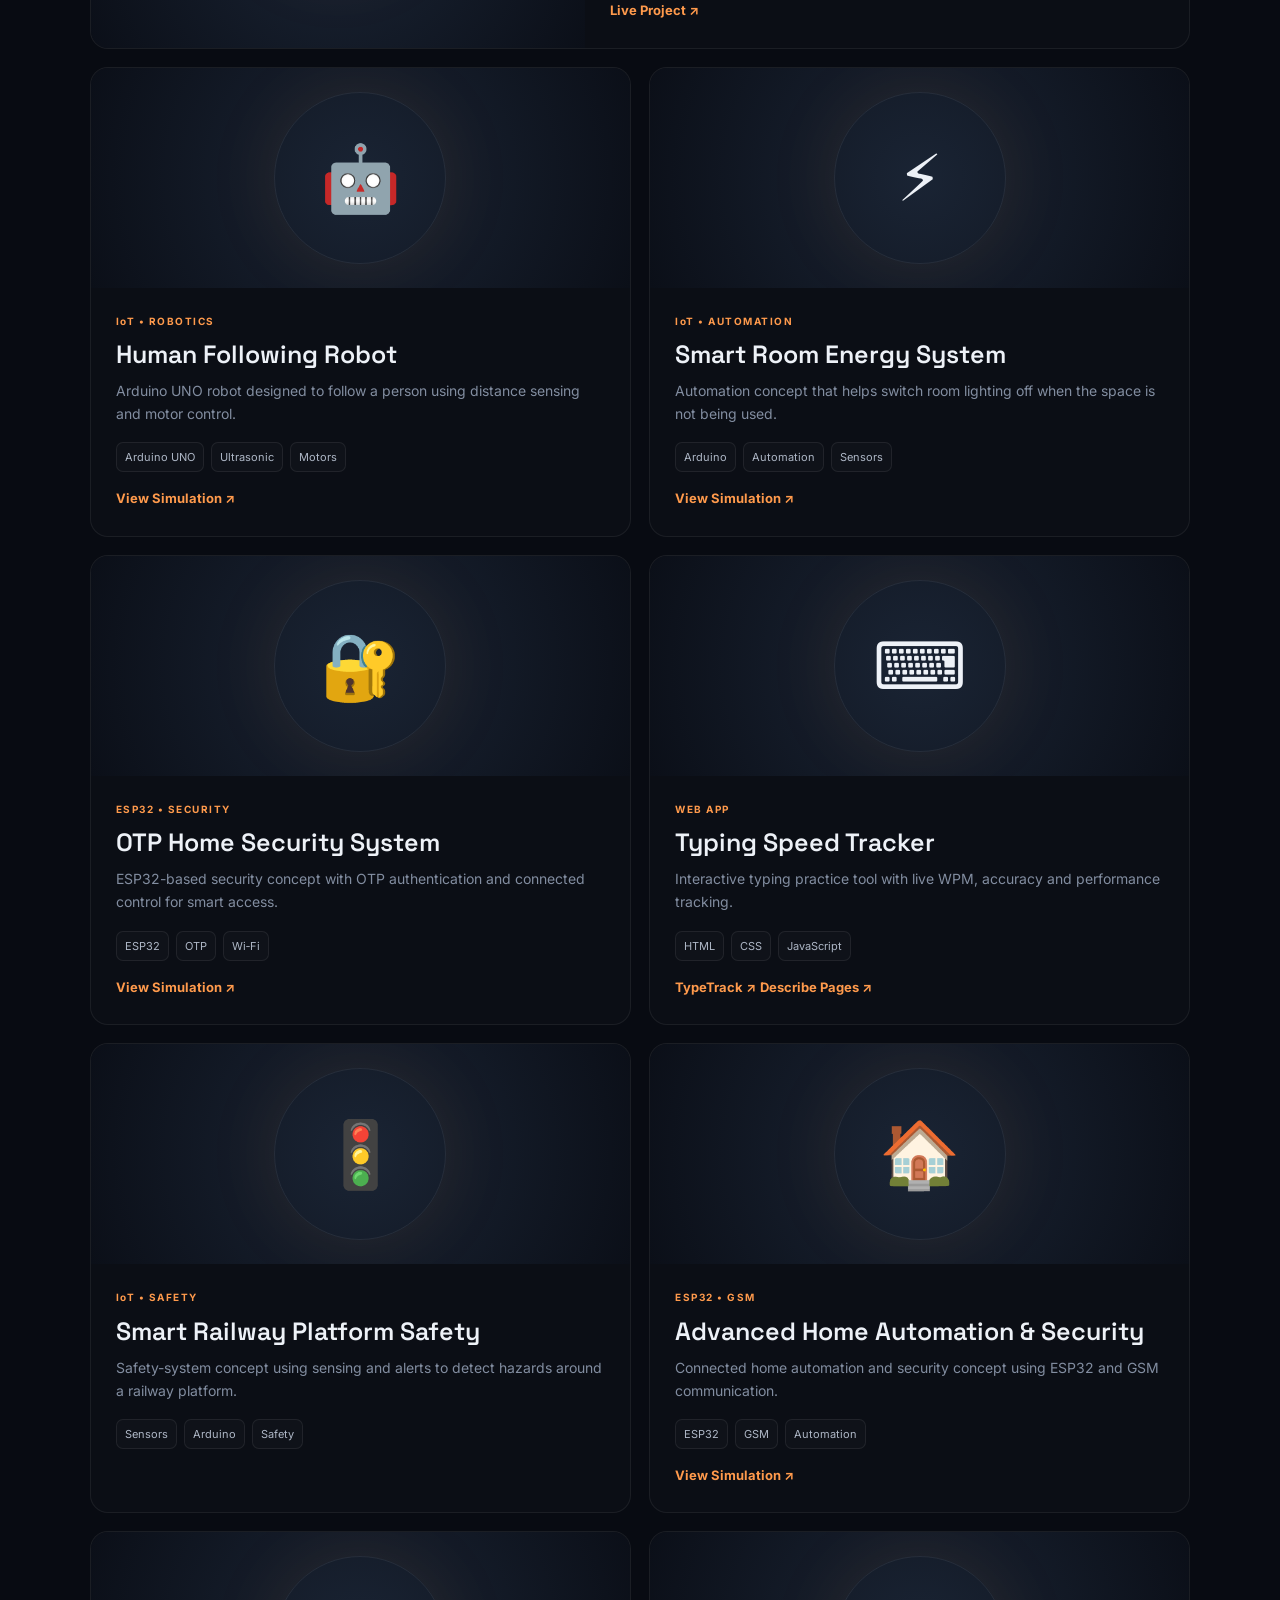
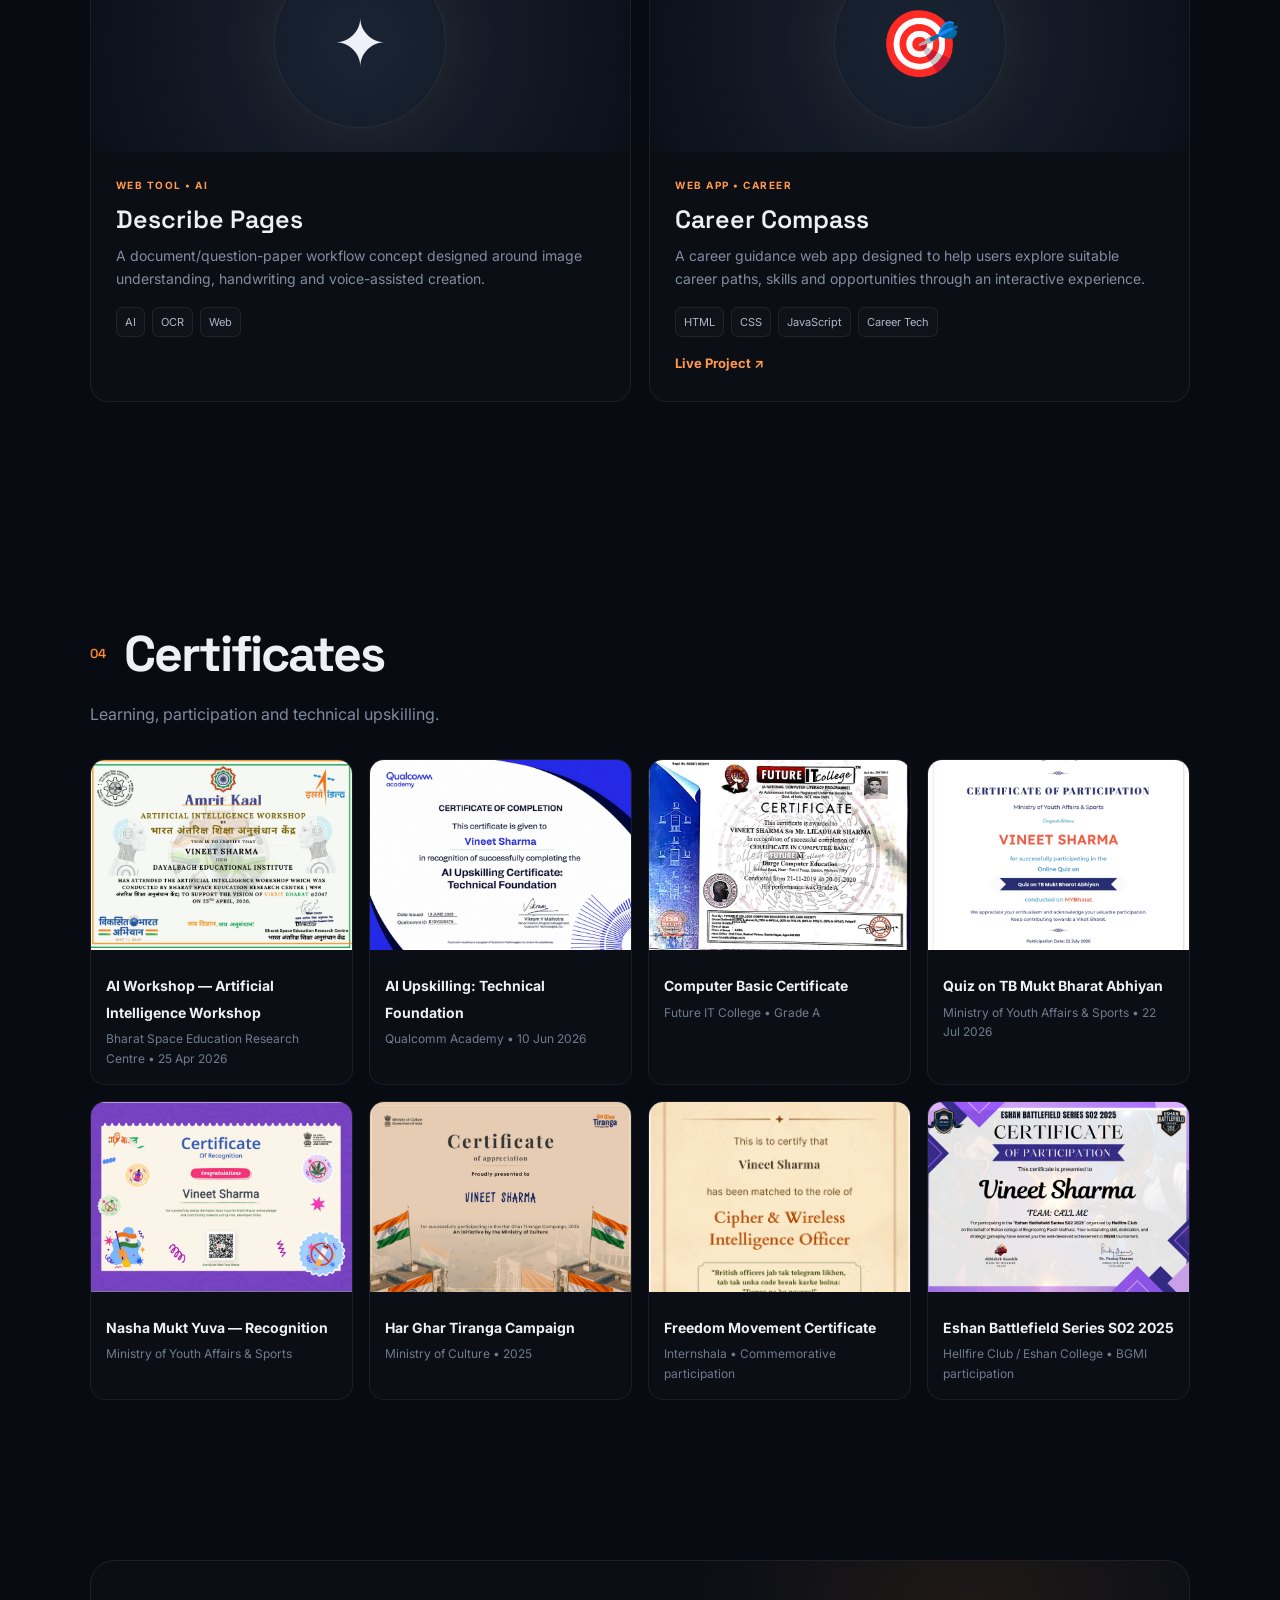
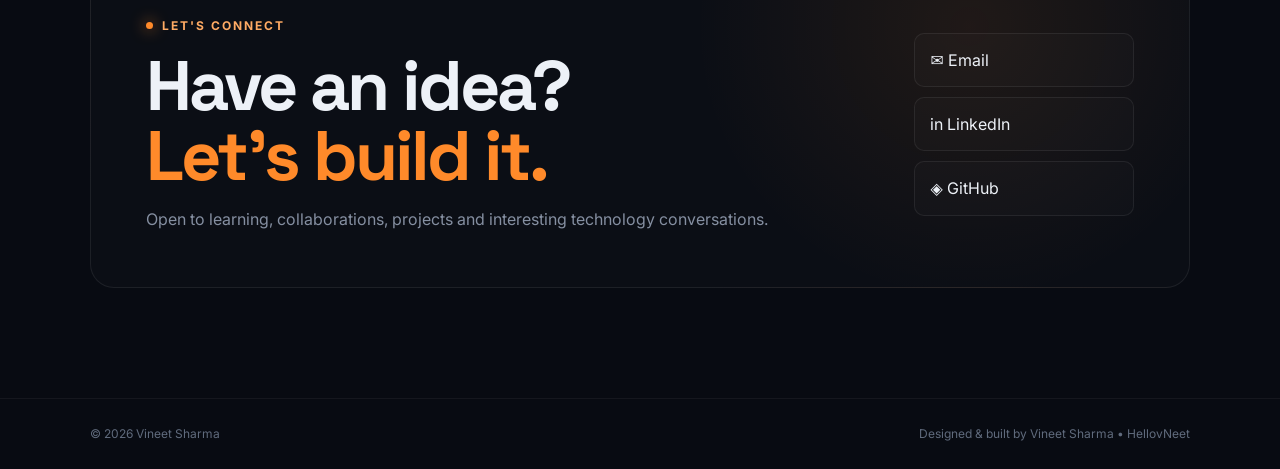
==== commit f927c109: "Add files via upload" ====
--- a/index.html
+++ b/index.html
@@ -245,6 +245,31 @@
 @media(max-width:850px){
   body.light-theme .menu{color:#17181b!important}
 }
+</style>
+
+<style id="hellovneet-v7-final">
+.theme-toggle{display:inline-flex;align-items:center;gap:7px;border:1px solid rgba(255,138,42,.35);background:rgba(255,138,42,.08);color:#f7f7f8;border-radius:999px;padding:9px 12px;font:700 11px/1 Inter,system-ui,sans-serif;cursor:pointer;transition:.2s}
+.theme-toggle:hover{transform:translateY(-1px);background:rgba(255,138,42,.15)}
+.skills-marquee{width:100%;overflow:hidden;margin:14px 0 34px;padding:13px 0;border-top:1px solid rgba(255,255,255,.08);border-bottom:1px solid rgba(255,255,255,.08);mask-image:linear-gradient(90deg,transparent,#000 7%,#000 93%,transparent)}
+.skills-track{display:flex;width:max-content;align-items:center;gap:16px;animation:skillsV7 24s linear infinite}
+.skills-track span{display:inline-block;padding:8px 13px;border:1px solid rgba(255,138,42,.22);border-radius:999px;background:rgba(255,138,42,.055);font:700 12px/1 Inter,system-ui,sans-serif;color:#e9e9eb}
+.skills-track b{font-weight:500;color:#ff8a2a}
+.skills-marquee:hover .skills-track{animation-play-state:paused}
+@keyframes skillsV7{from{transform:translateX(0)}to{transform:translateX(-50%)}}
+
+body.light-theme{background:#f4f1eb!important;color:#17181b!important}
+body.light-theme .nav{background:rgba(244,241,235,.92)!important;border-bottom:1px solid rgba(0,0,0,.1)!important}
+body.light-theme .nav a,body.light-theme .brand,body.light-theme .hero h1,body.light-theme .section h2,body.light-theme .section h3,body.light-theme .project h3{color:#17181b!important}
+body.light-theme .lead,body.light-theme .about p,body.light-theme .project p,body.light-theme .section-head,body.light-theme .mini-stats small{color:#5d626b!important}
+body.light-theme .hero-card,body.light-theme .info-card,body.light-theme .skill-card,body.light-theme .project,body.light-theme .cert-card,body.light-theme .contact-box{background:#fffdf9!important;border:1px solid rgba(0,0,0,.11)!important;box-shadow:0 18px 50px rgba(0,0,0,.08)}
+body.light-theme .theme-toggle{color:#17181b;background:rgba(255,138,42,.1);border-color:rgba(200,93,0,.28)}
+body.light-theme .skills-track span{color:#30333a;border-color:rgba(200,93,0,.2);background:rgba(255,138,42,.07)}
+body.light-theme .skills-marquee{border-color:rgba(0,0,0,.09)}
+body.light-theme .skills-track b{color:#c85d00}
+body.light-theme .tags i{color:#30333a!important;background:rgba(255,138,42,.07)!important;border-color:rgba(200,93,0,.2)!important}
+body.light-theme .project-link{color:#b85300!important}
+@media(max-width:850px){.theme-toggle span{display:none}}
+@media(prefers-reduced-motion:reduce){.skills-track{animation:none!important}}
 </style>
 </head>
 <body>
@@ -656,5 +681,24 @@
   });
 })();
 </script>
+
+<script id="hellovneet-v7-theme">
+(function(){
+  var btn=document.getElementById("themeToggle");
+  if(!btn)return;
+  var saved=localStorage.getItem("hellovneet-theme")||"dark";
+  function render(mode){
+    document.body.classList.toggle("light-theme",mode==="light");
+    btn.innerHTML=mode==="light"?"☾ <span>Dark</span>":"☀ <span>Light</span>";
+    btn.title=mode==="light"?"Switch to dark theme":"Switch to light theme";
+  }
+  render(saved);
+  btn.addEventListener("click",function(){
+    var next=document.body.classList.contains("light-theme")?"dark":"light";
+    localStorage.setItem("hellovneet-theme",next);
+    render(next);
+  });
+})();
+</script>
 </body>
 </html>
